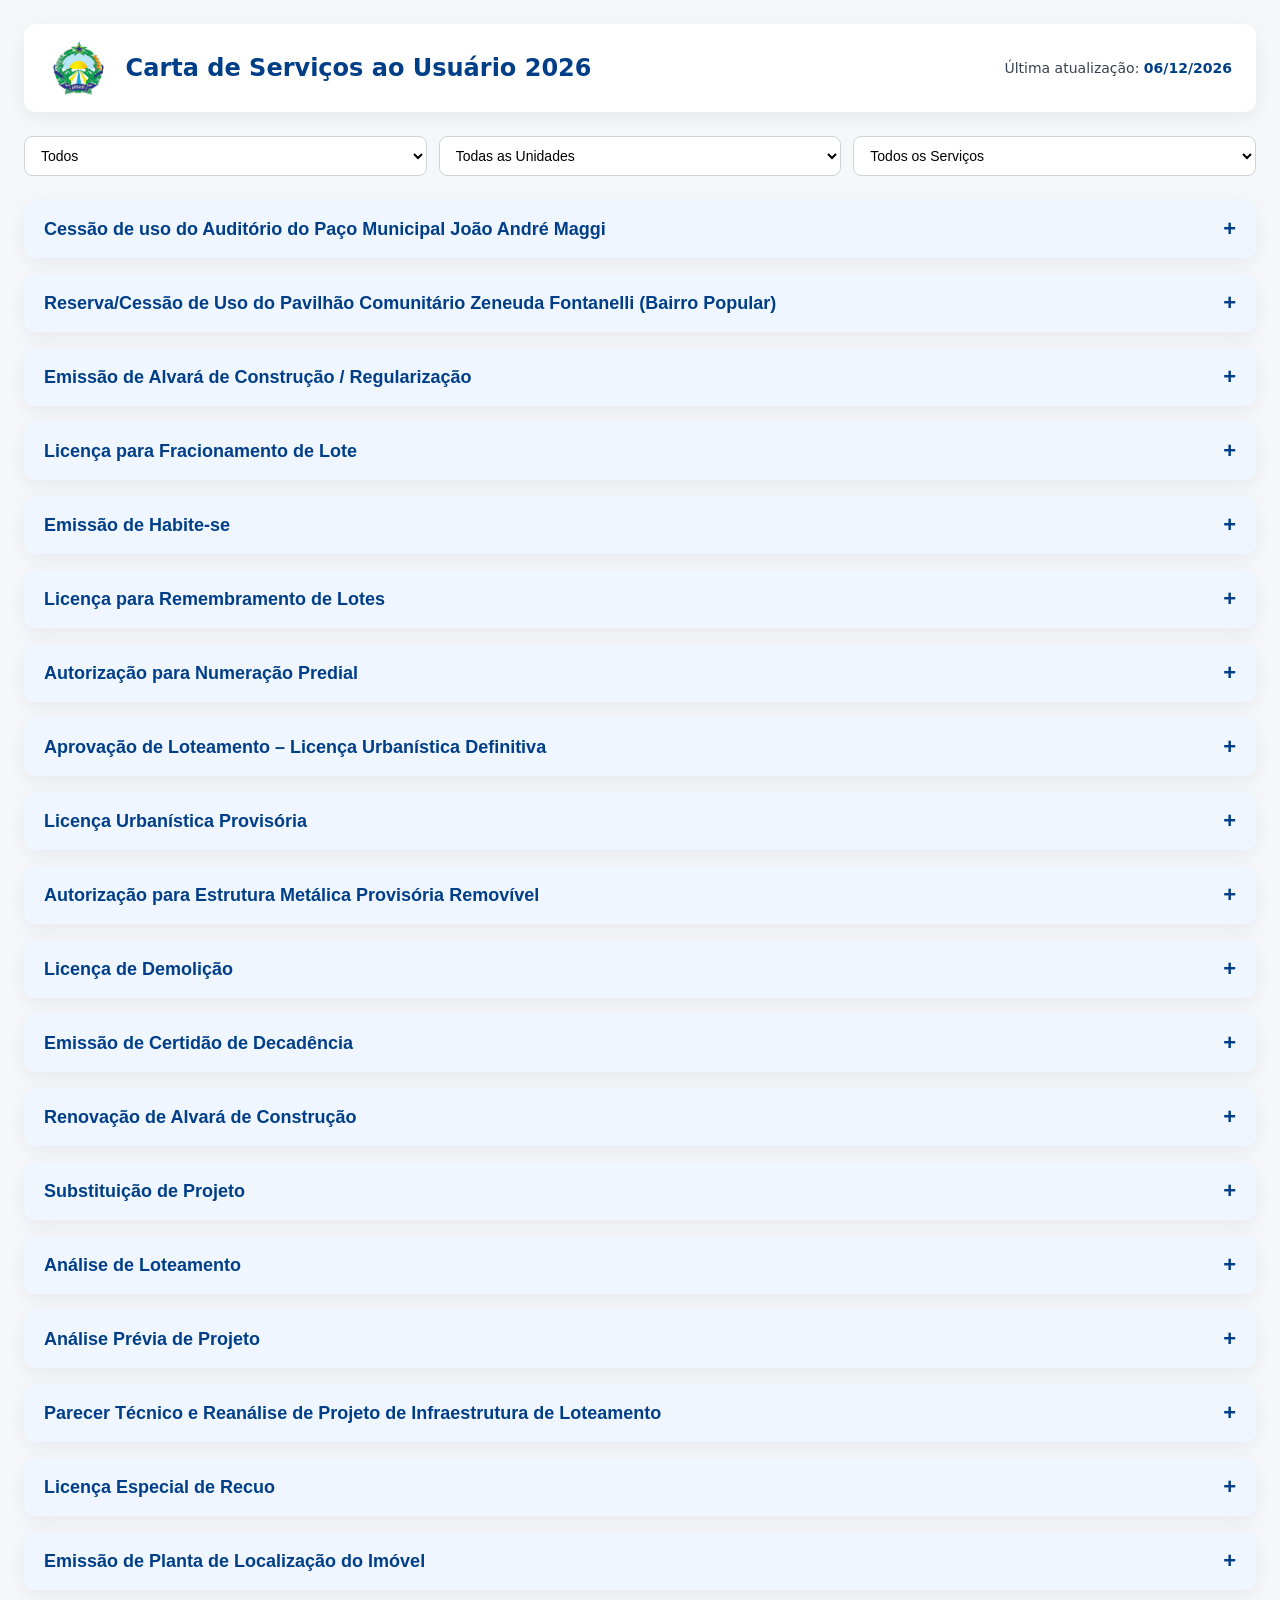
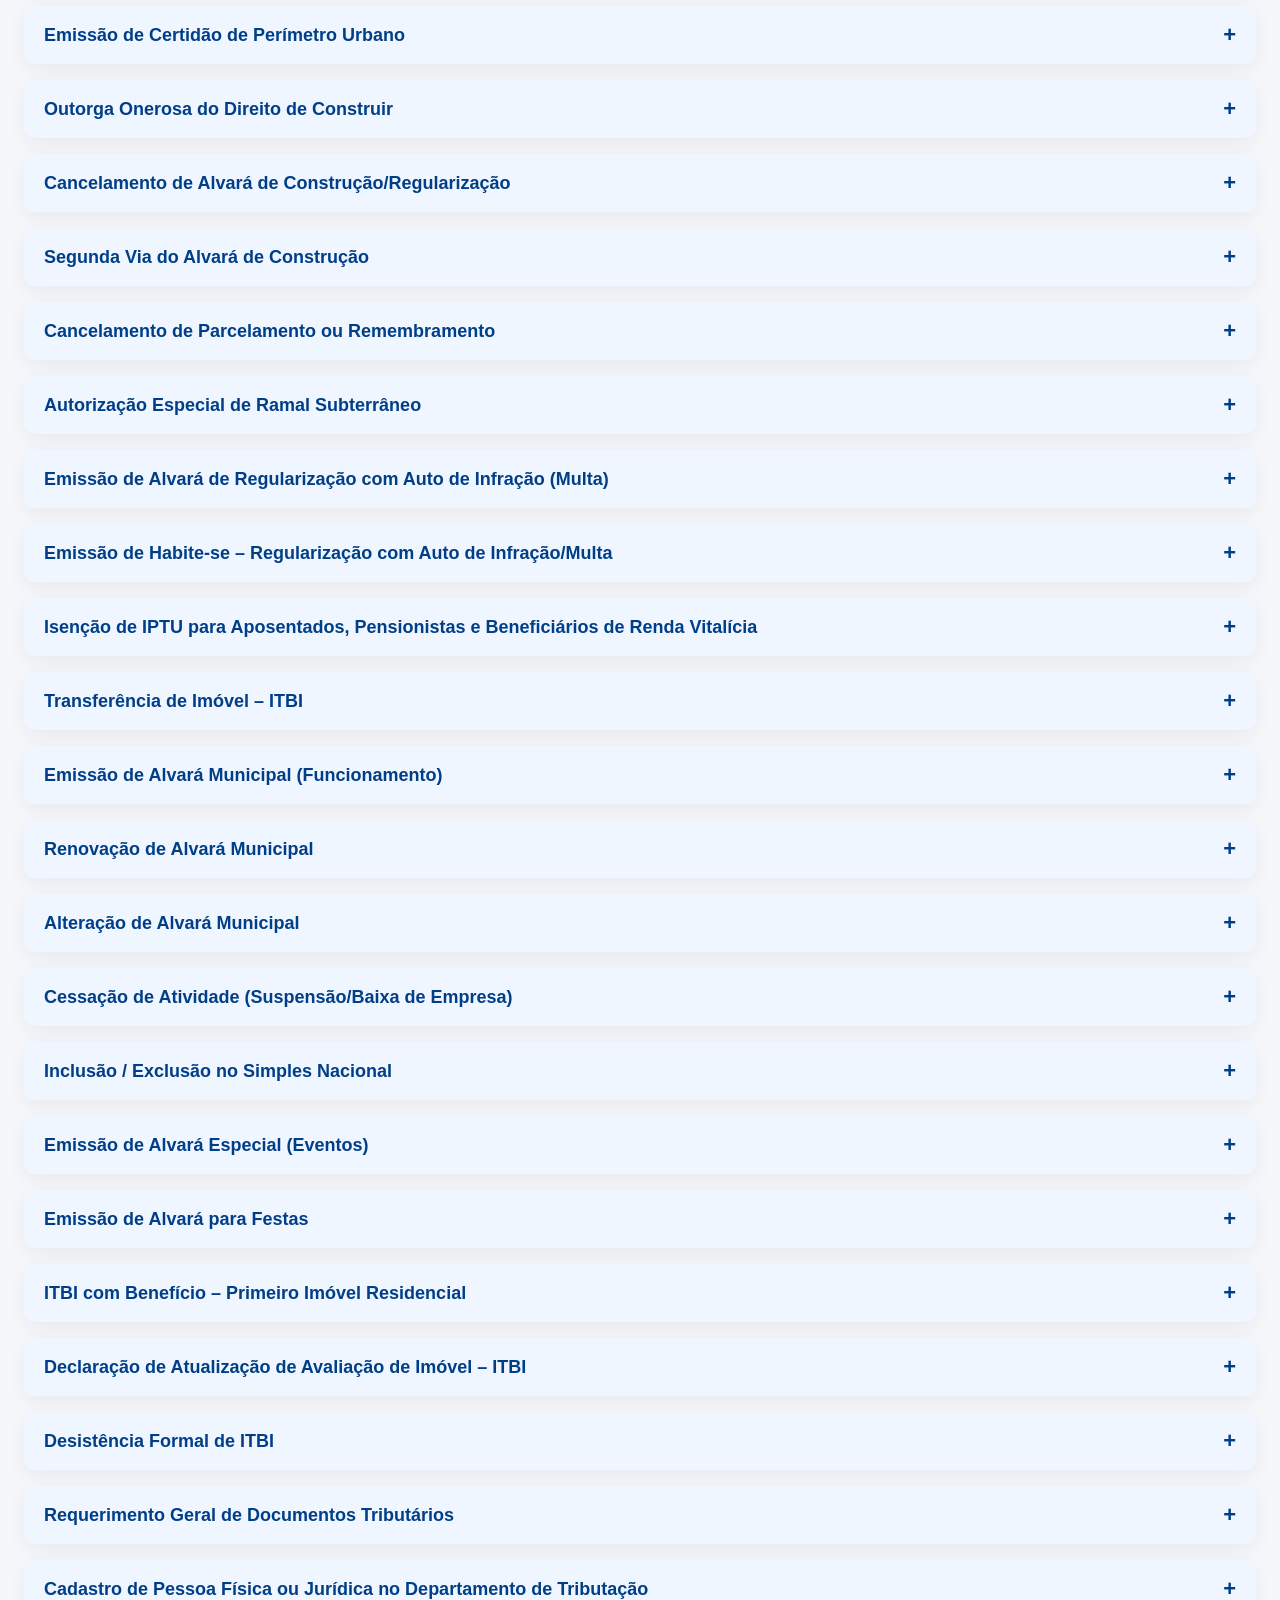
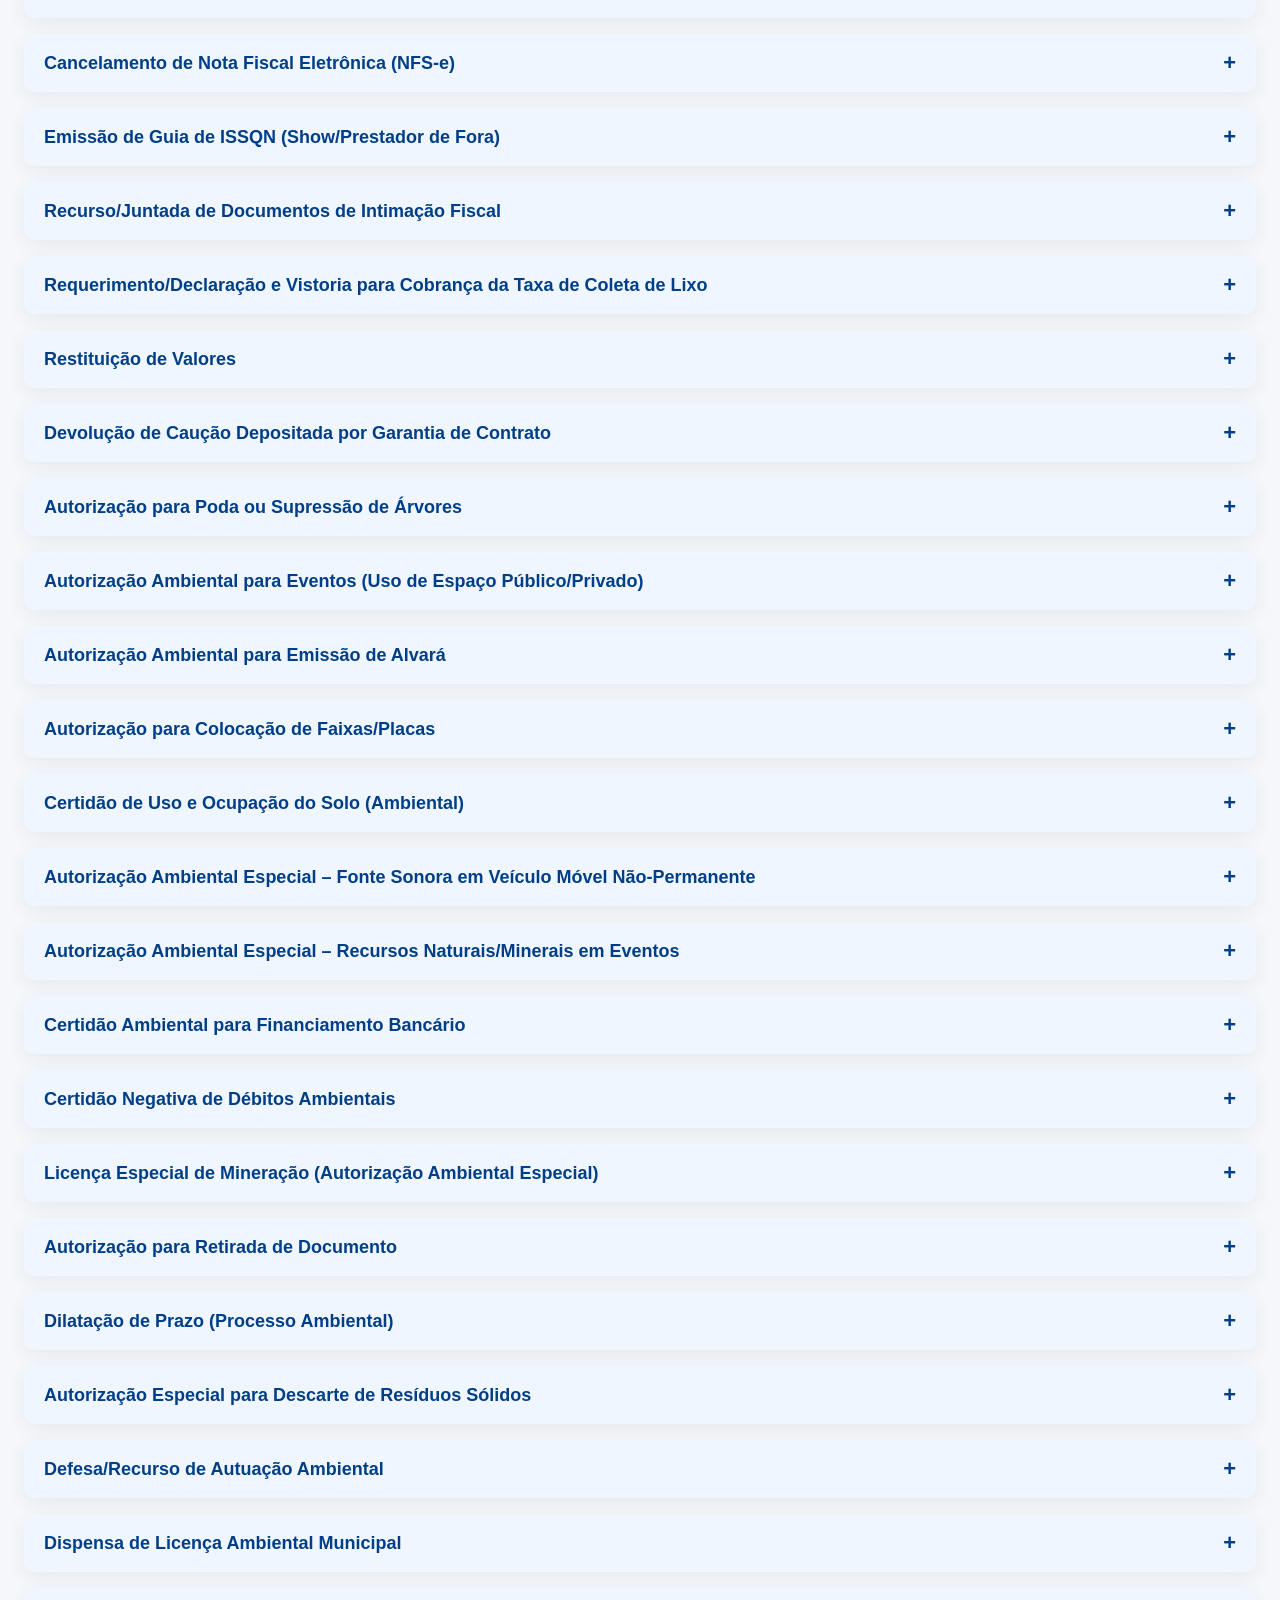
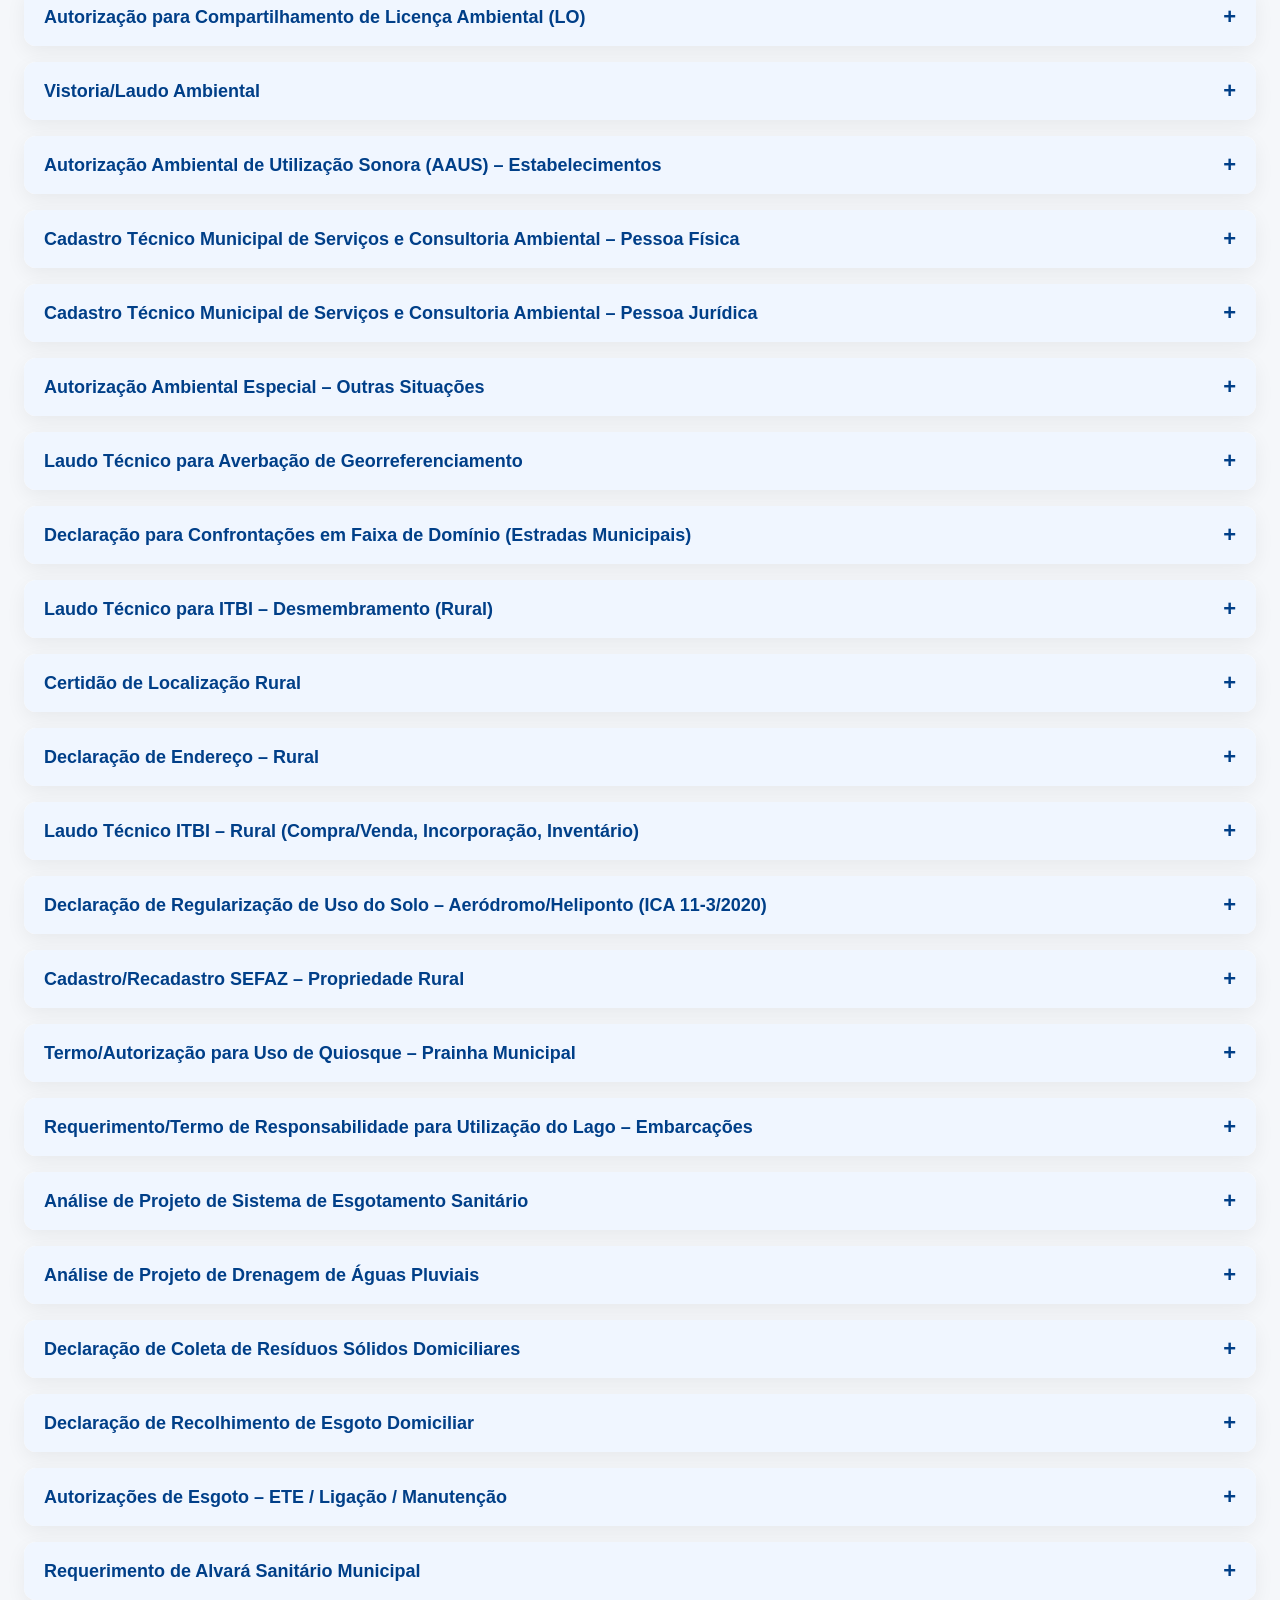
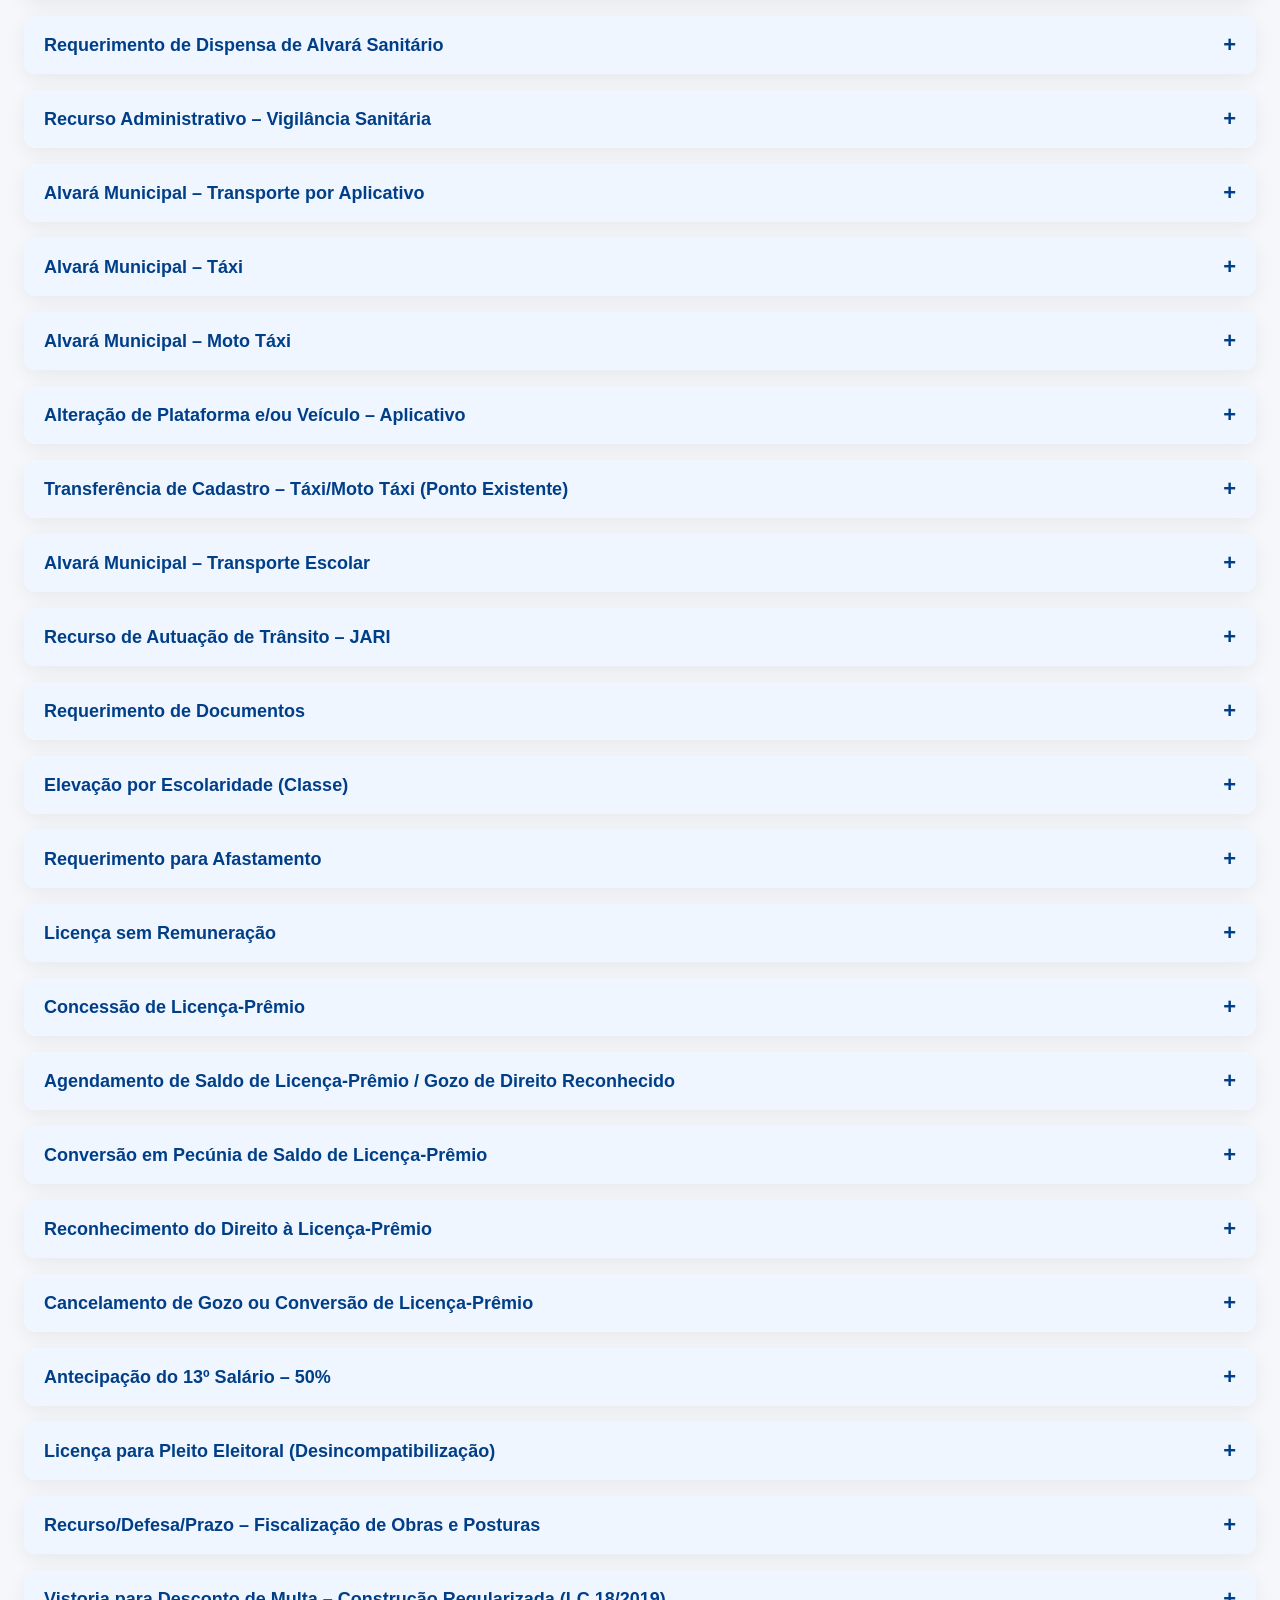
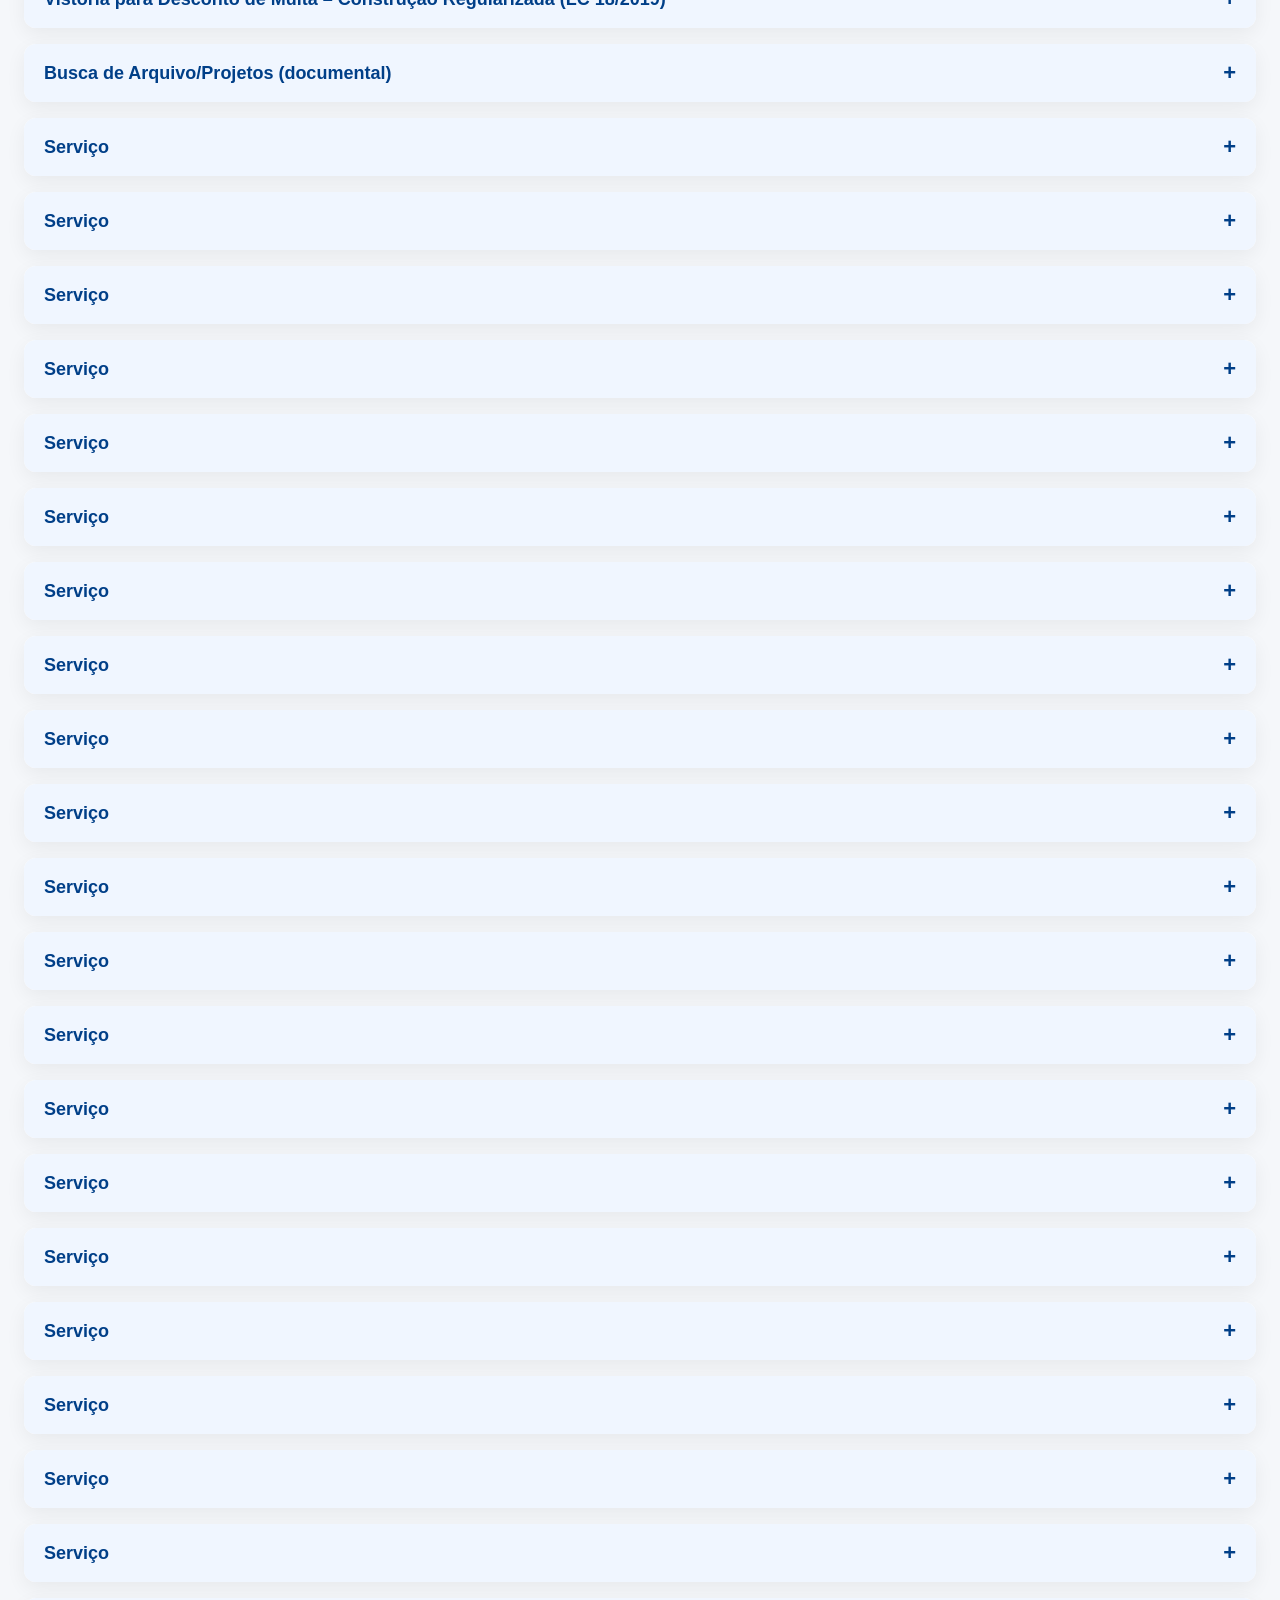
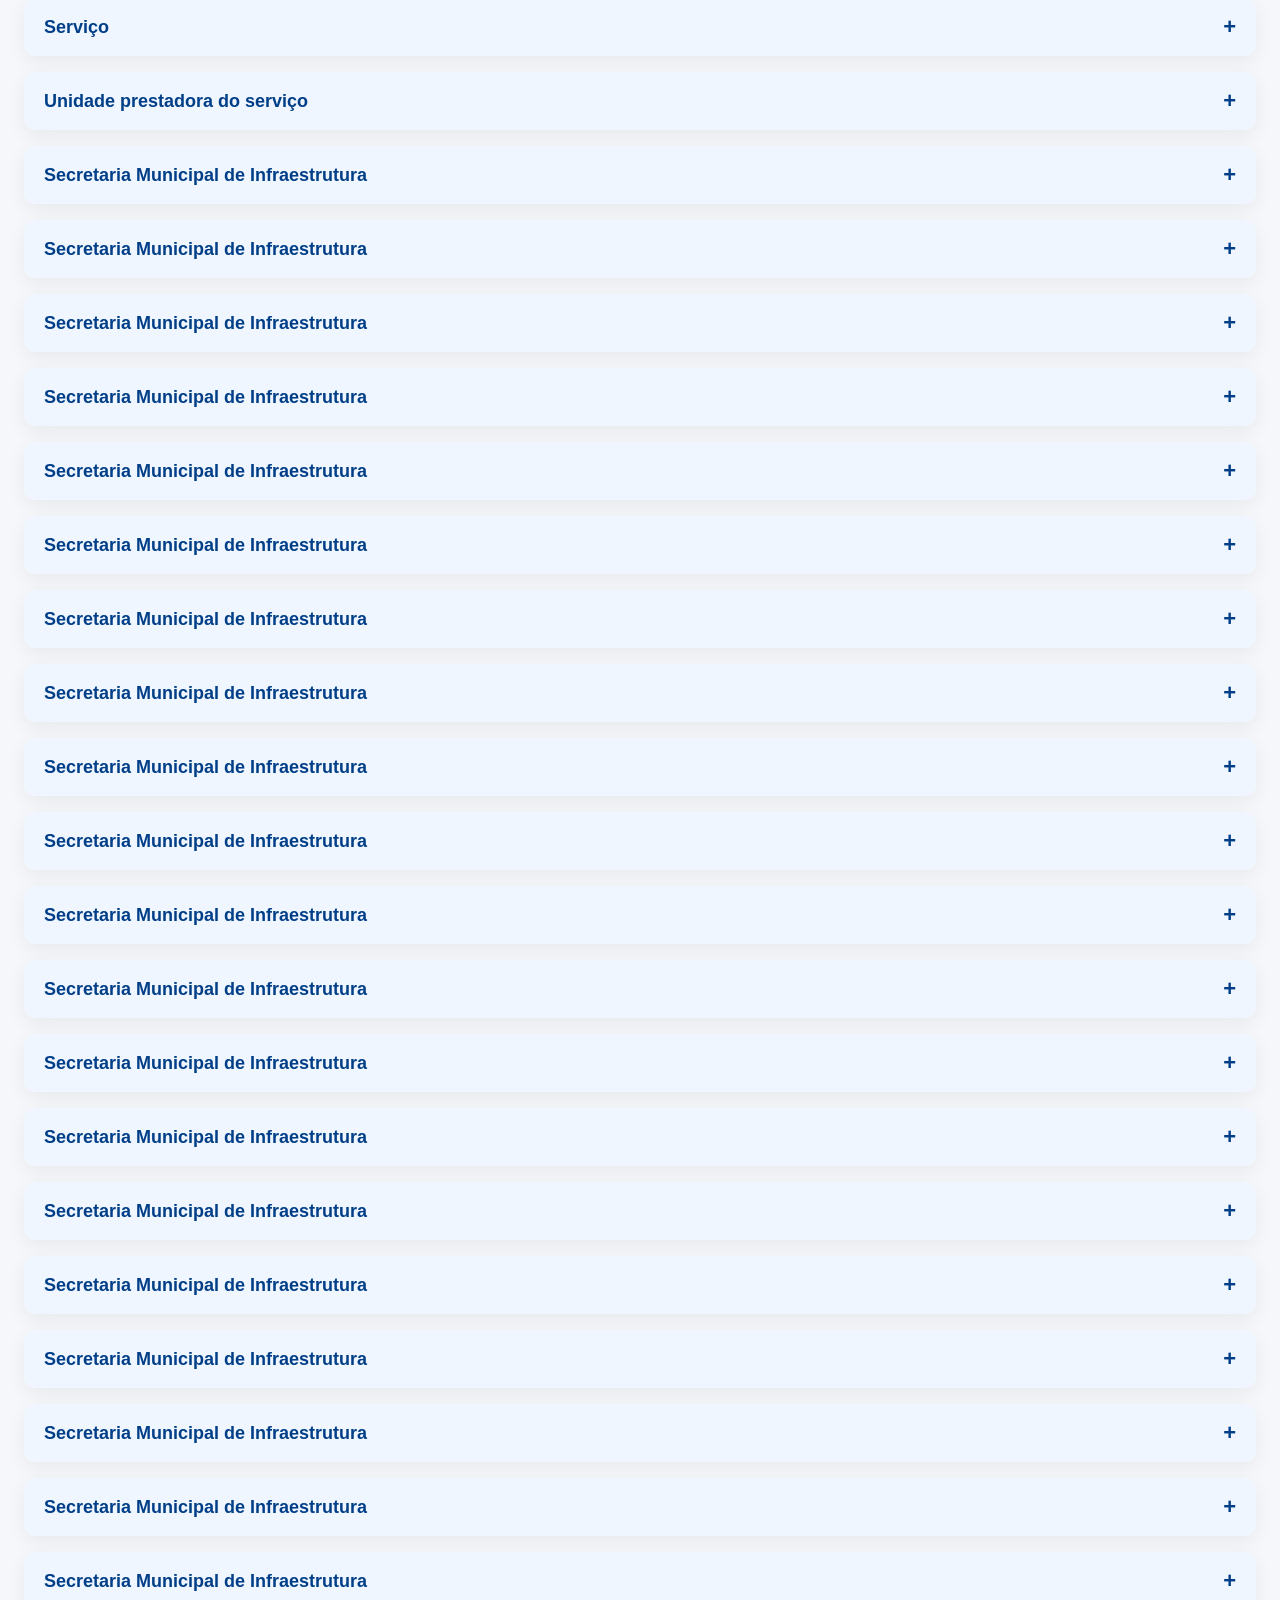
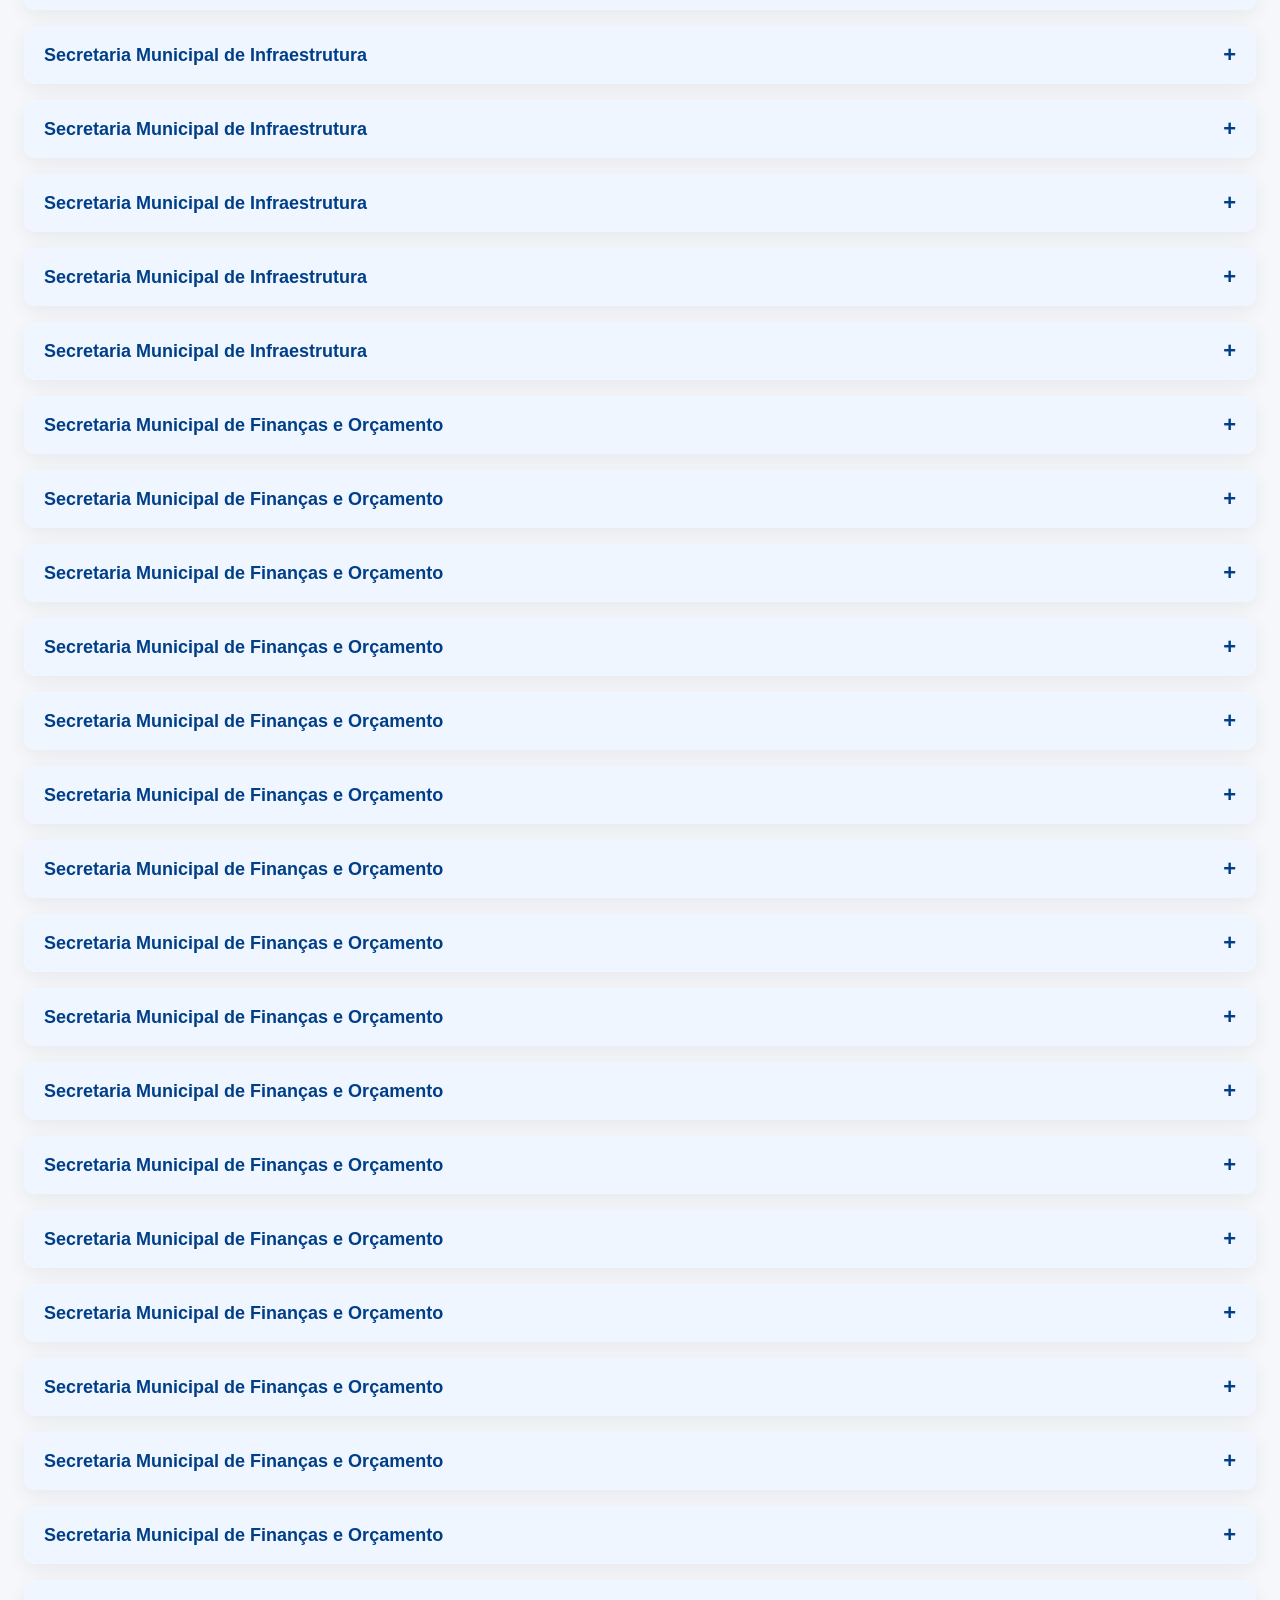
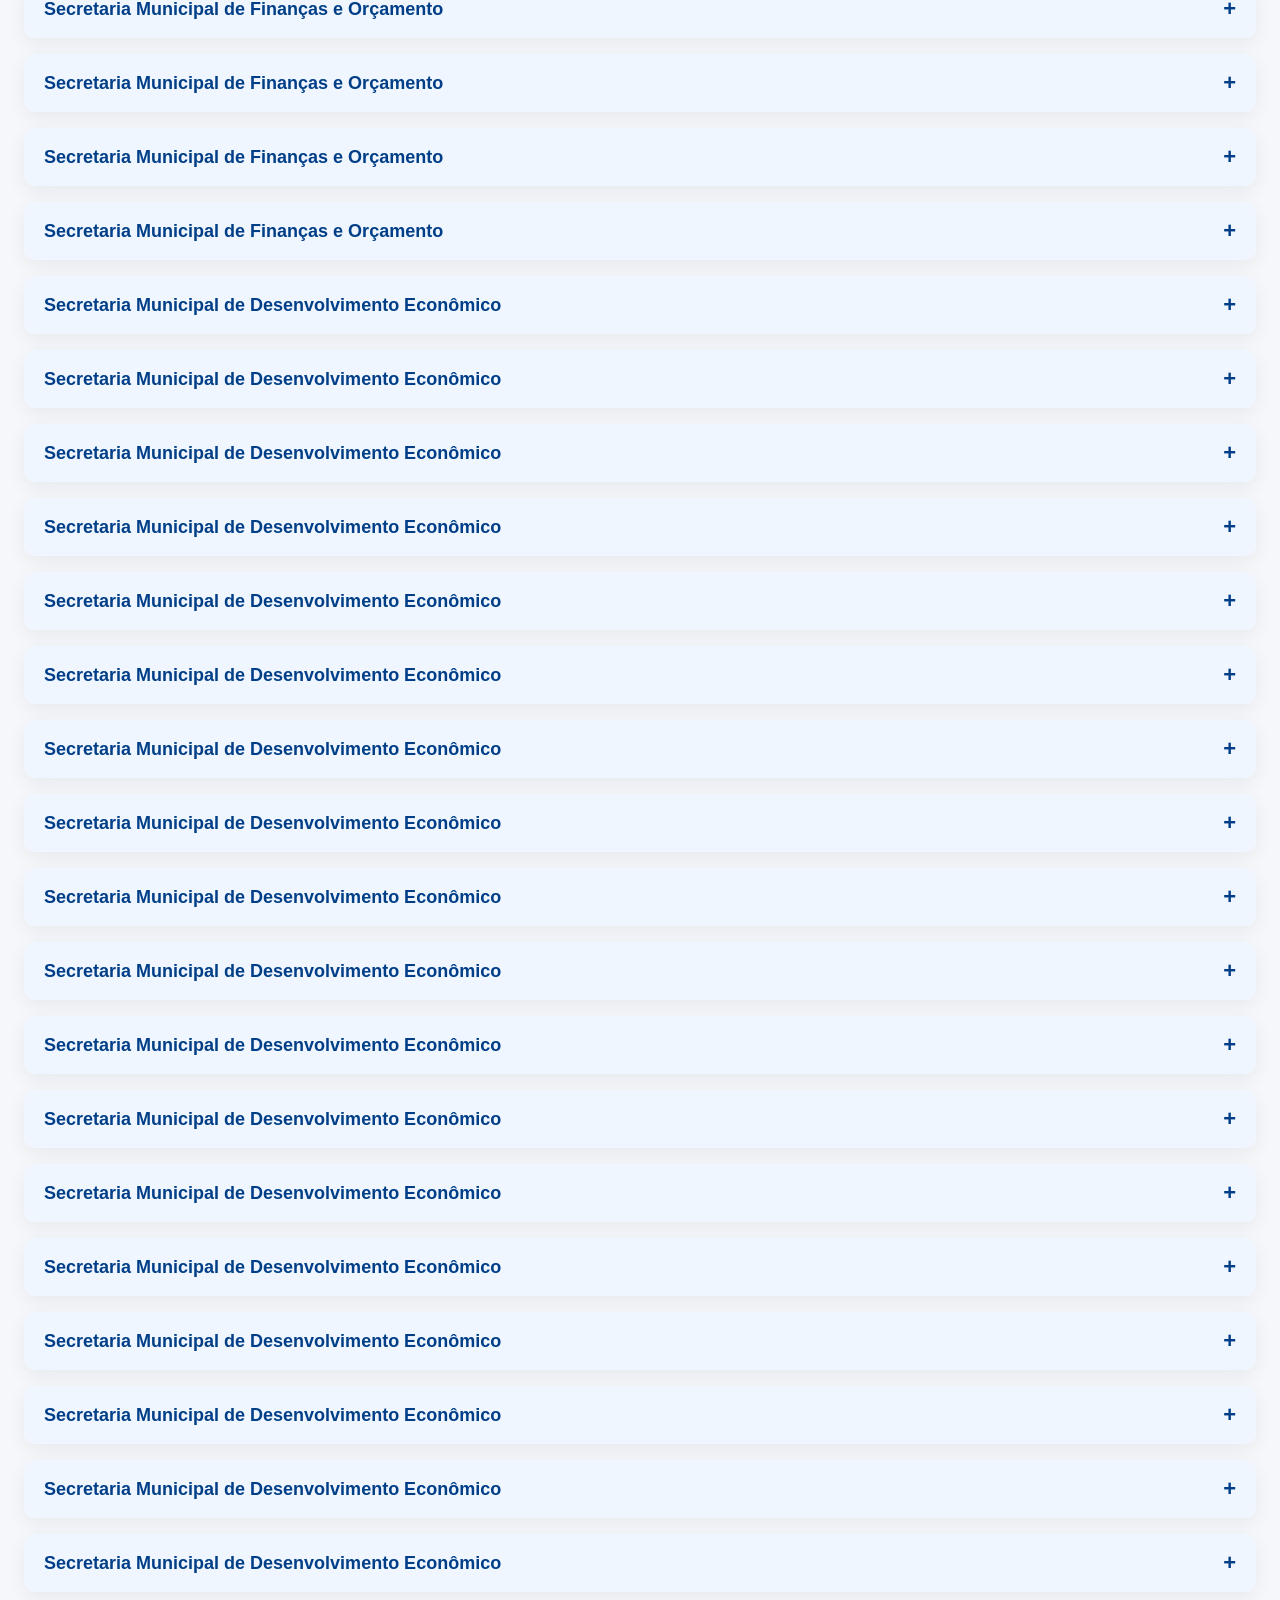
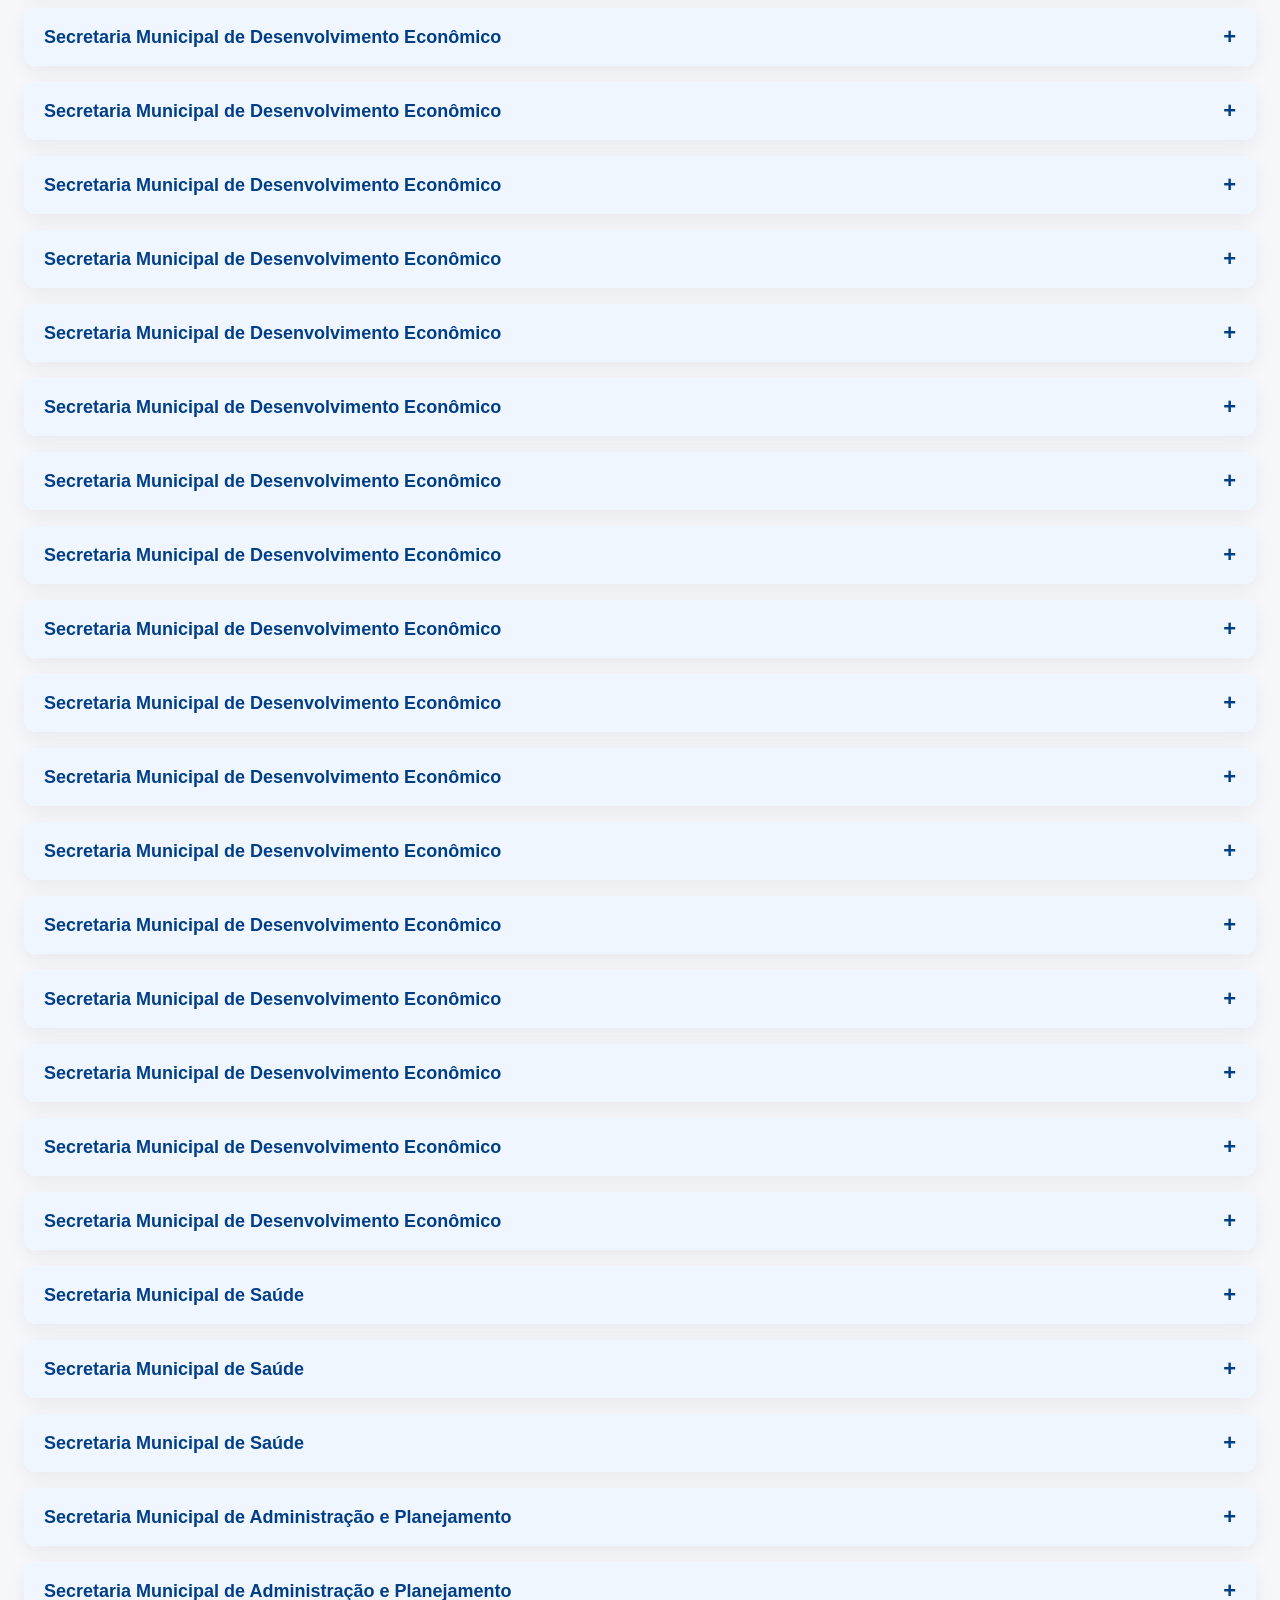
==== index.html @ 6cb35c67 "Publicação inicial da Carta de Serviços" ====
<!DOCTYPE html>
<html lang="pt-br">
<head>
  <meta charset="UTF-8">
  <title>Carta de Serviços</title>
  <link rel="stylesheet" href="style.css">

<body>

<header class="header">
  <div class="header-esquerda">
    <img class="logo-prefeitura"
      src="17_brasao.png"
      alt="Logo da Prefeitura">

   <h1>Carta  de Serviços ao Usuário 2026</h1>
  </div>

  <div class="header-direita">
    <span class="atualizacao">
      Última atualização:
      <strong id="dataAtualizacao">19/03/2026</strong>
    </span>
  </div>
</header>

  <div class="filtros">
    
    <select id="filtroSecretaria">
      <option value="">Todas as Secretarias</option>
    </select>

    <select id="filtroUnidade">
      <option value="">Todas as Unidades</option>
    </select>

    <select id="filtroServico">
      <option value="">Todos os Serviços</option>
    </select>
  </div>


  <div id="listaServicos"></div>

  <script src="app.js"></script>

</body>

</html>
---- style.css ----
body {
  font-family: "Inter", system-ui, sans-serif;
  background: #f5f7fa;
  margin: 0;
  padding: 24px;
  color: #1f2937;
}

h1 {
  margin-bottom: 16px;
}

/* =========================
   FILTROS
========================= */
.filtros {
  display: grid;
  grid-template-columns: repeat(auto-fit, minmax(240px, 1fr));
  gap: 12px;
  margin-bottom: 24px;
}

select {
  padding: 10px 12px;
  border-radius: 8px;
  border: 1px solid #d1d5db;
  font-size: 14px;
  background: #fff;
}

/* =========================
   CARDS DE SERVIÇO
========================= */
.servico-card {
  background: #ffffff;
  border-radius: 12px;
  padding: 20px;
  margin-bottom: 20px;
  box-shadow: 0 8px 24px rgba(0,0,0,0.06);
  transition: transform 0.2s ease;
}

.servico-card:hover {
  transform: translateY(-2px);
}

/* =========================
   NOME DO SERVIÇO
========================= */
.nome-servico {
  color: #0f4c81;
  font-size: 22px;
  margin-bottom: 16px;
  border-left: 4px solid #0f4c81;
  padding-left: 12px;
}

/* =========================
   CAMPOS DO SERVIÇO
========================= */
.campo-servico {
  display: grid;
  grid-template-columns: 320px 1fr;
  gap: 12px;
  margin: 8px 0;
  align-items: start;
}

/* TÍTULO / CABEÇALHO DA COLUNA */
.campo-titulo {
  font-size: 15px;                 /* maior que antes */
  font-weight: 600;
  color: #071a30;                  /* azul forte */
  line-height: 1.3;
}

/* VALOR DO CAMPO */
.campo-valor {
  font-size: 14px;
  color: #1f2937;
}

/* =========================
   DESTAQUE PARA GRATUIDADE
========================= */
.gratuidade .campo-valor {
  font-weight: 700;
  color: #0a7d32;                  /* verde institucional */
}

.gratuidade .campo-titulo {
  color: #003f88;
}

/* =========================
   HEADER INSTITUCIONAL
========================= */
.header {
  display: flex;
  justify-content: space-between;
  align-items: center;
  background: #ffffff;
  padding: 16px 24px;
  margin-bottom: 24px;
  border-radius: 12px;
  box-shadow: 0 6px 20px rgba(0, 0, 0, 0.06);
}

/* LADO ESQUERDO */
.header-esquerda {
  display: flex;
  align-items: center;
  gap: 16px;
}

.logo-prefeitura {
  height: 56px;
  width: auto;
}

/* TÍTULO */
.header-esquerda h1 {
  font-size: 24px;
  font-weight: 700;
  color: #003f88; /* azul institucional forte */
  margin: 0;
}

/* LADO DIREITO */
.header-direita {
  font-size: 14px;
  color: #374151;
}

.atualizacao strong {
  color: #003f88;
}

/* =========================
   ACCORDION
========================= */
.accordion-item {
  background: #ffffff;
  border-radius: 12px;
  margin-bottom: 16px;
  box-shadow: 0 6px 20px rgba(0, 0, 0, 0.06);
  overflow: hidden;
}

/* CABEÇALHO */
.accordion-header {
  width: 100%;
  background: #f0f6ff;
  border: none;
  padding: 16px 20px;
  display: flex;
  justify-content: space-between;
  align-items: center;
  cursor: pointer;
}

.accordion-header:hover {
  background: #e6f0ff;
}

.accordion-titulo {
  font-size: 18px;
  font-weight: 700;
  color: #003f88;
  text-align: left;
}

.accordion-icone {
  font-size: 22px;
  font-weight: 700;
  color: #003f88;
}

/* CONTEÚDO */
.accordion-content {
  max-height: 0;
  overflow: hidden;
  transition: max-height 0.3s ease;
  padding: 0 20px;
}

/* CAMPOS (reaproveitando estrutura anterior) */
.campo-servico {
  display: grid;
  grid-template-columns: 320px 1fr;
  gap: 12px;
  margin: 10px 0;
}

.campo-titulo {
  font-size: 15px;
  font-weight: 600;
  color: #003f88;
}

.campo-valor {
  font-size: 14px;
  color: #1f2937;
}

/* GRATUIDADE */
.gratuidade .campo-valor {
  font-weight: 700;
  color: #0a7d32;
}
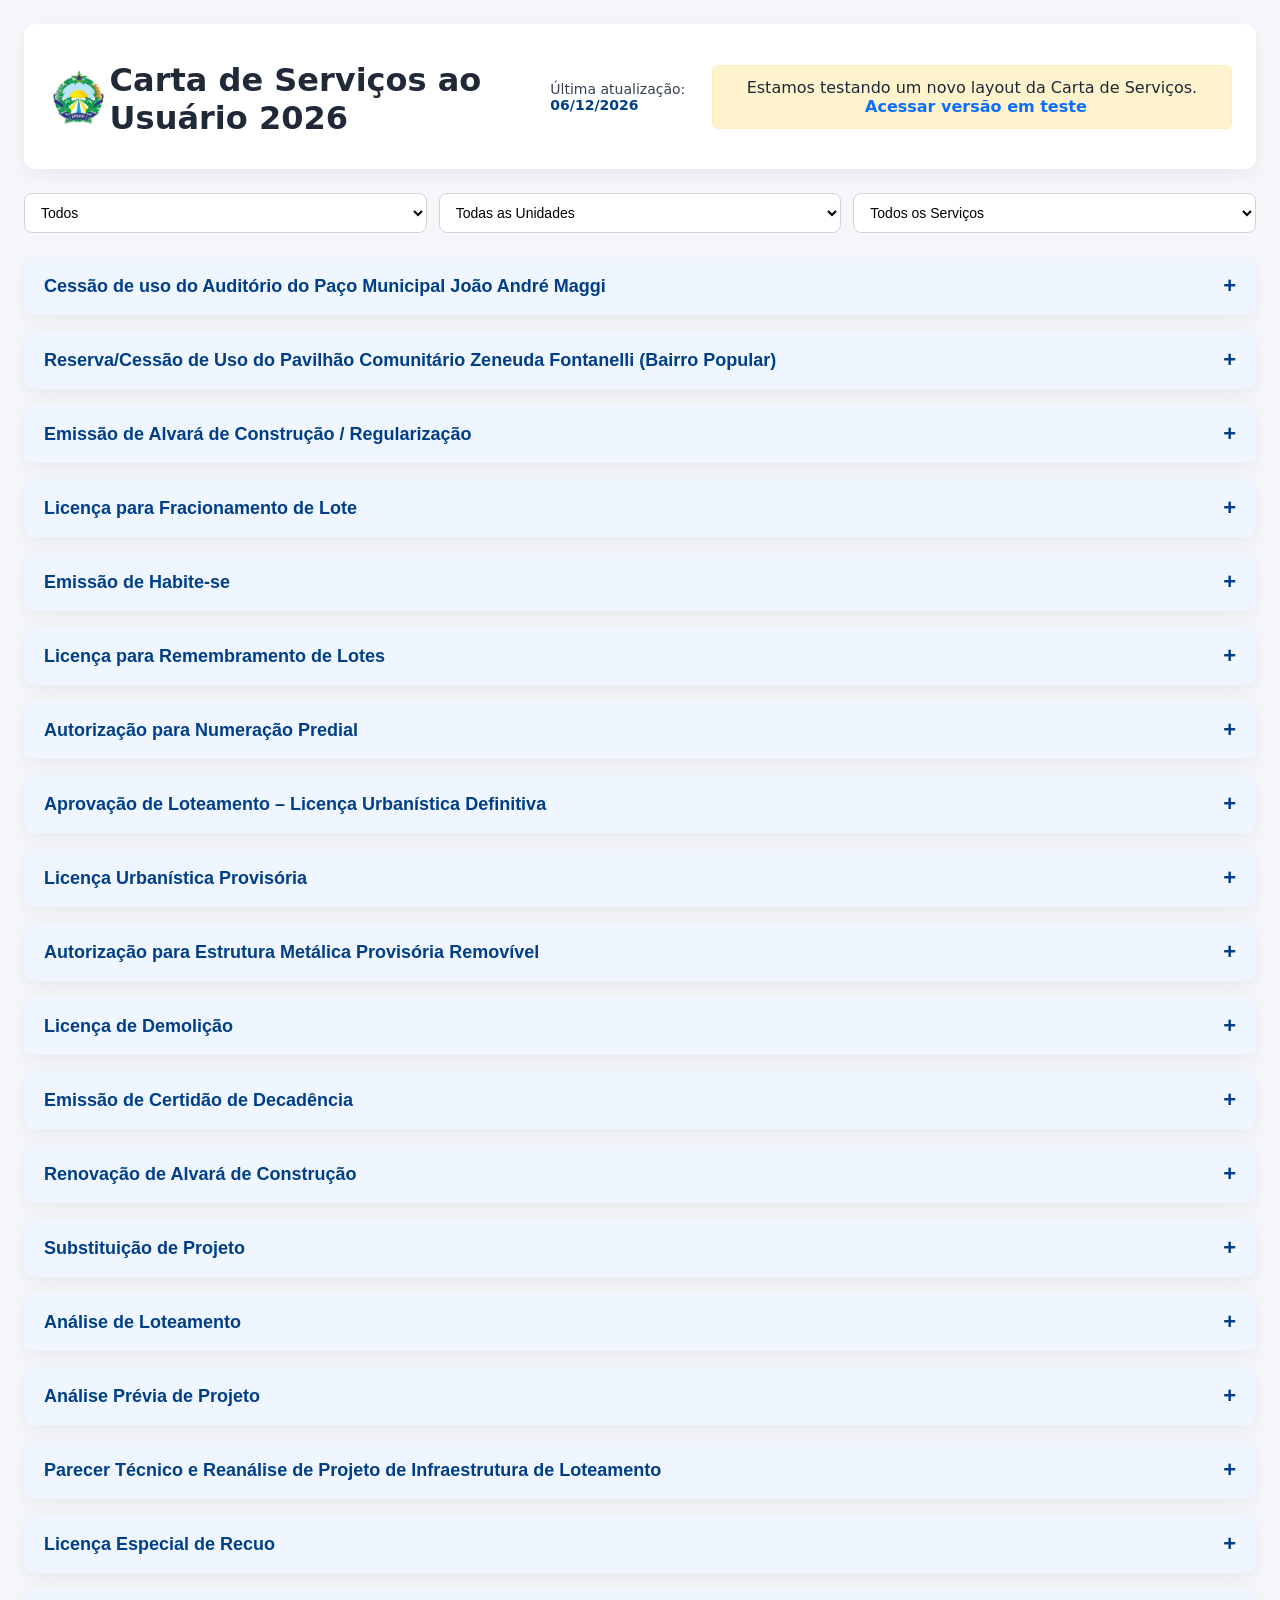
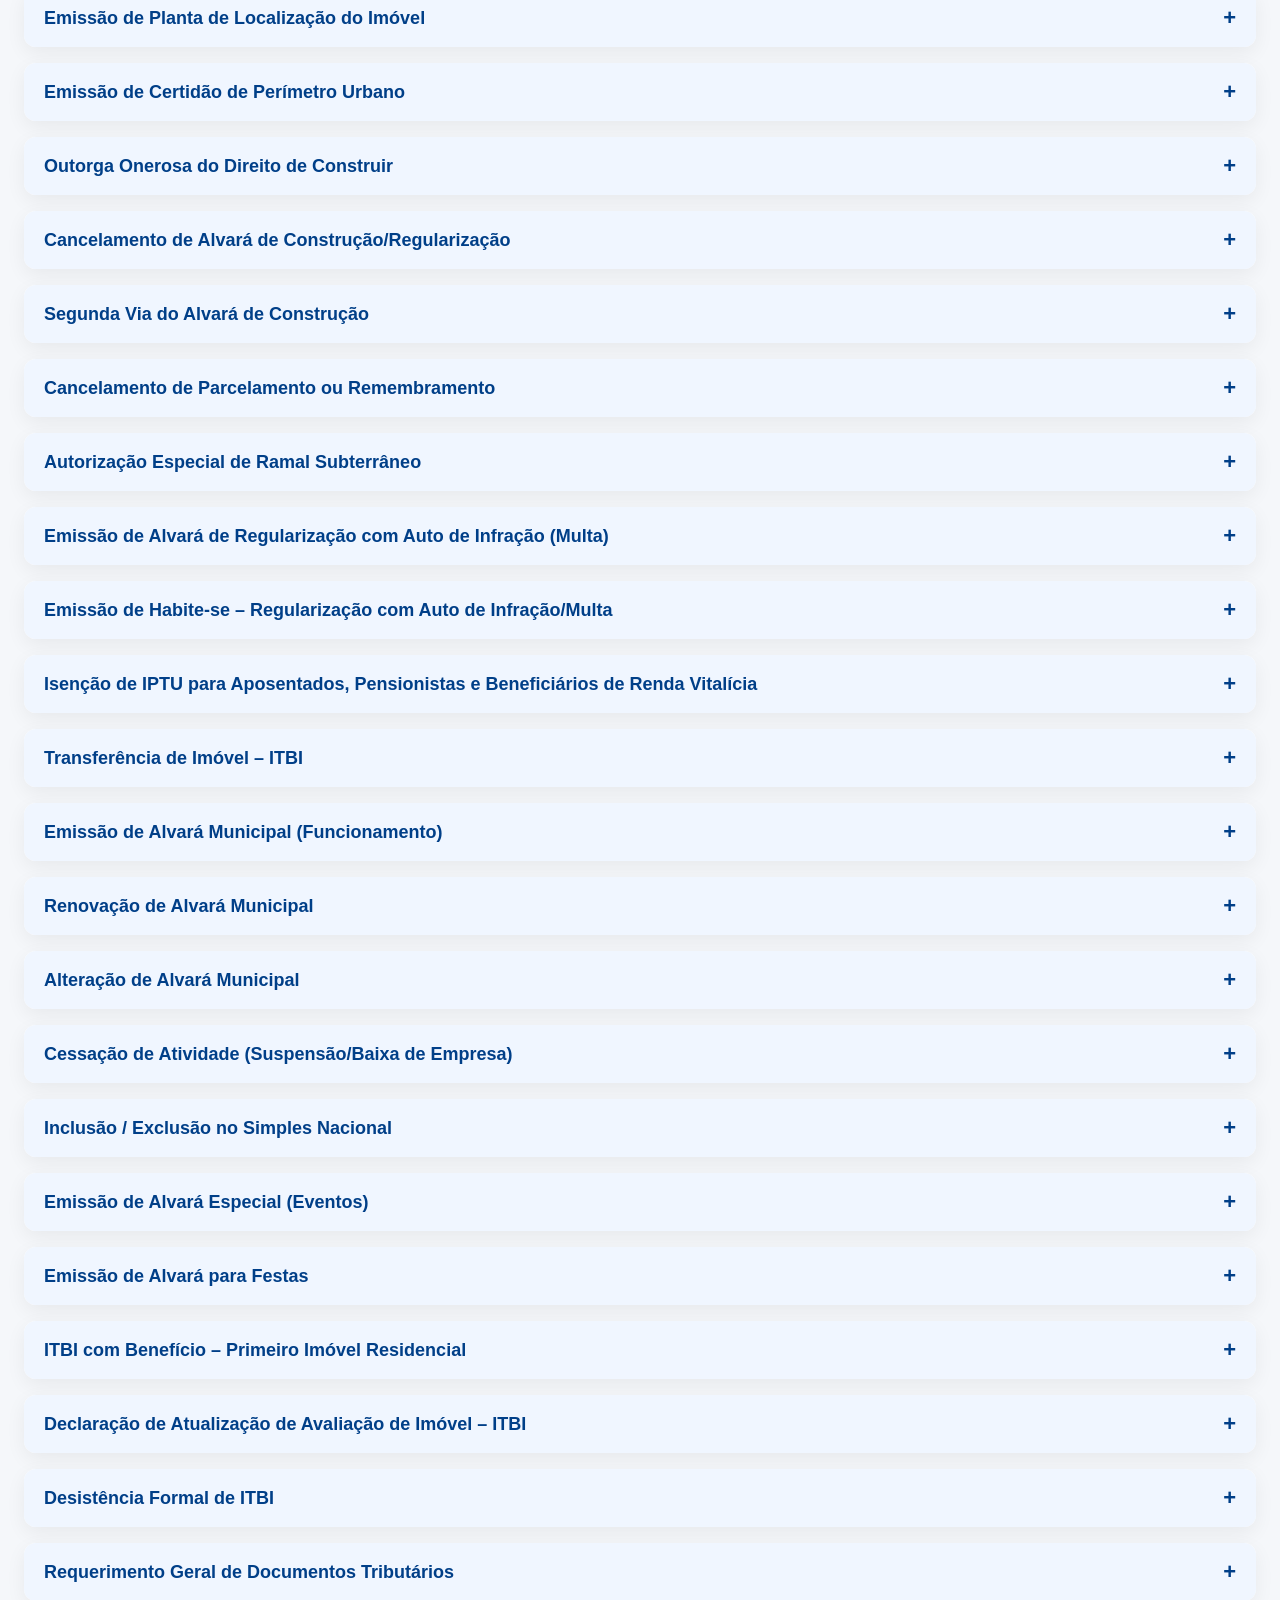
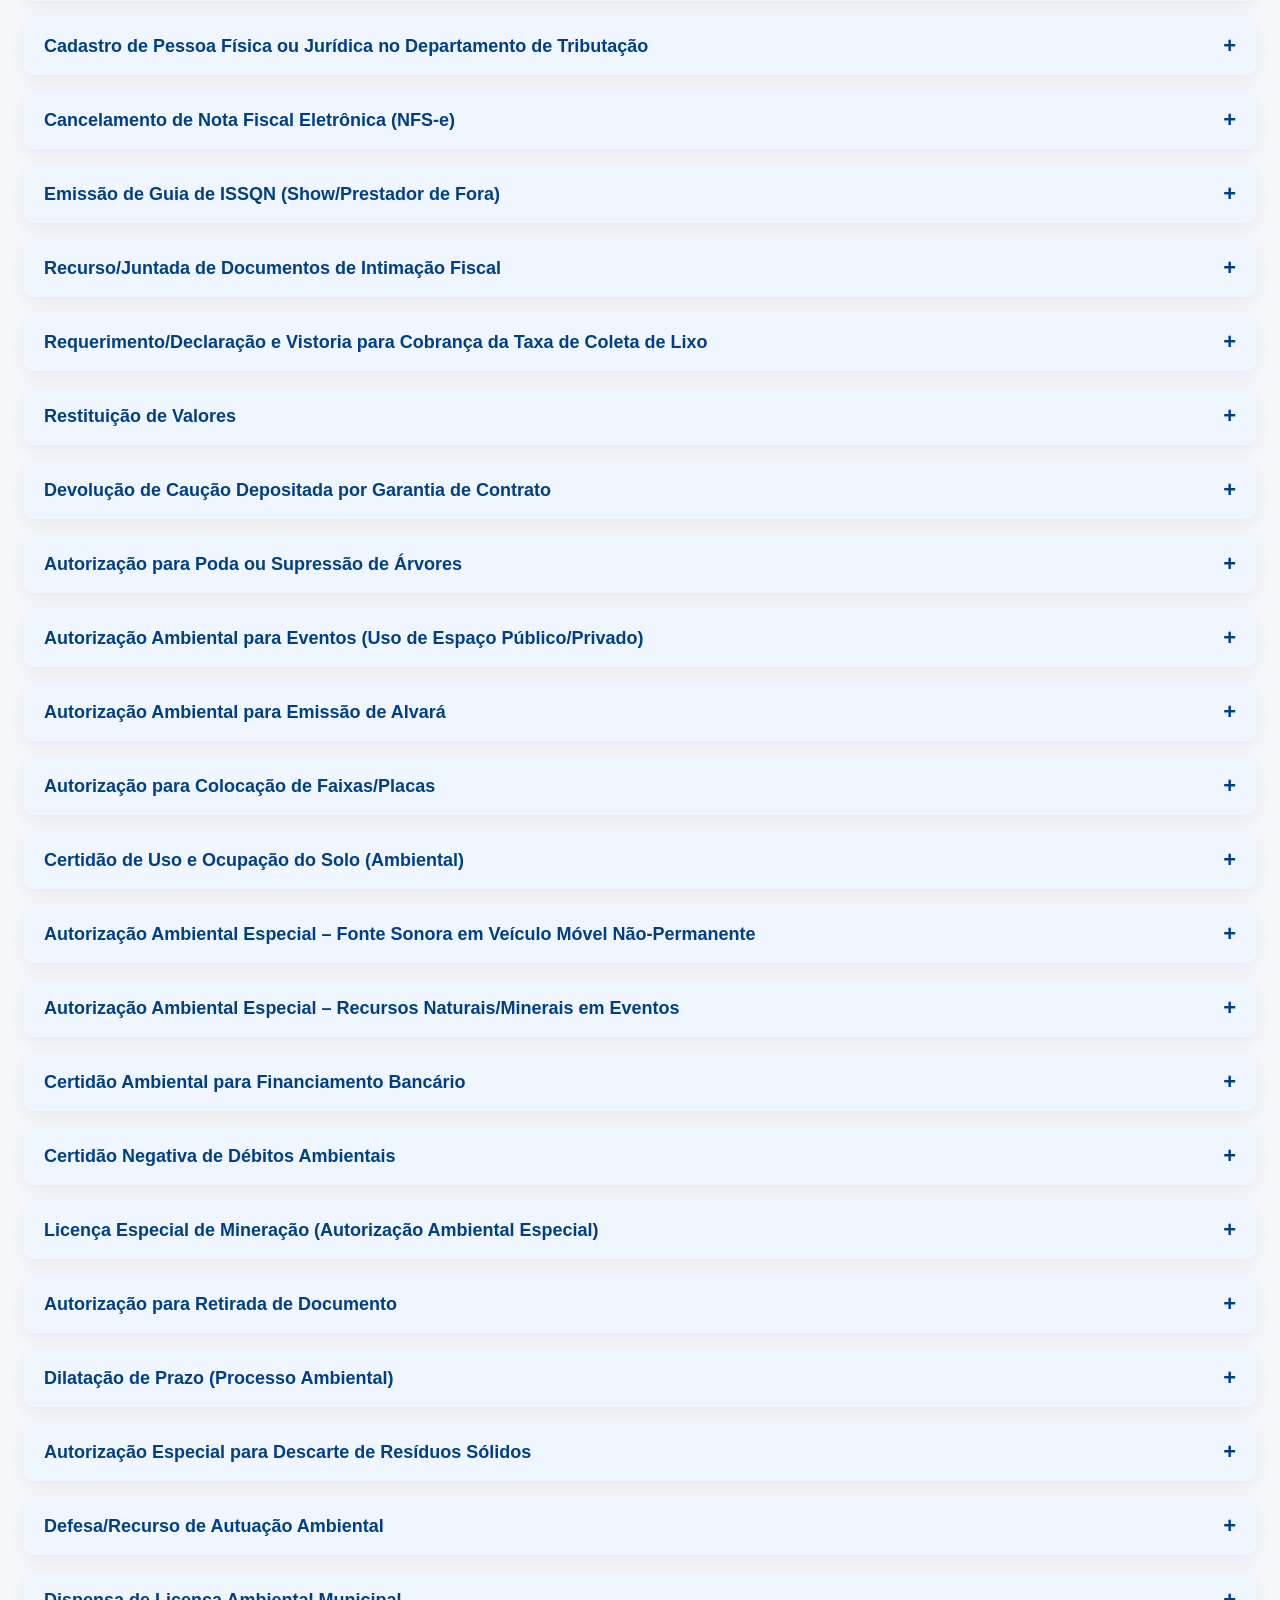
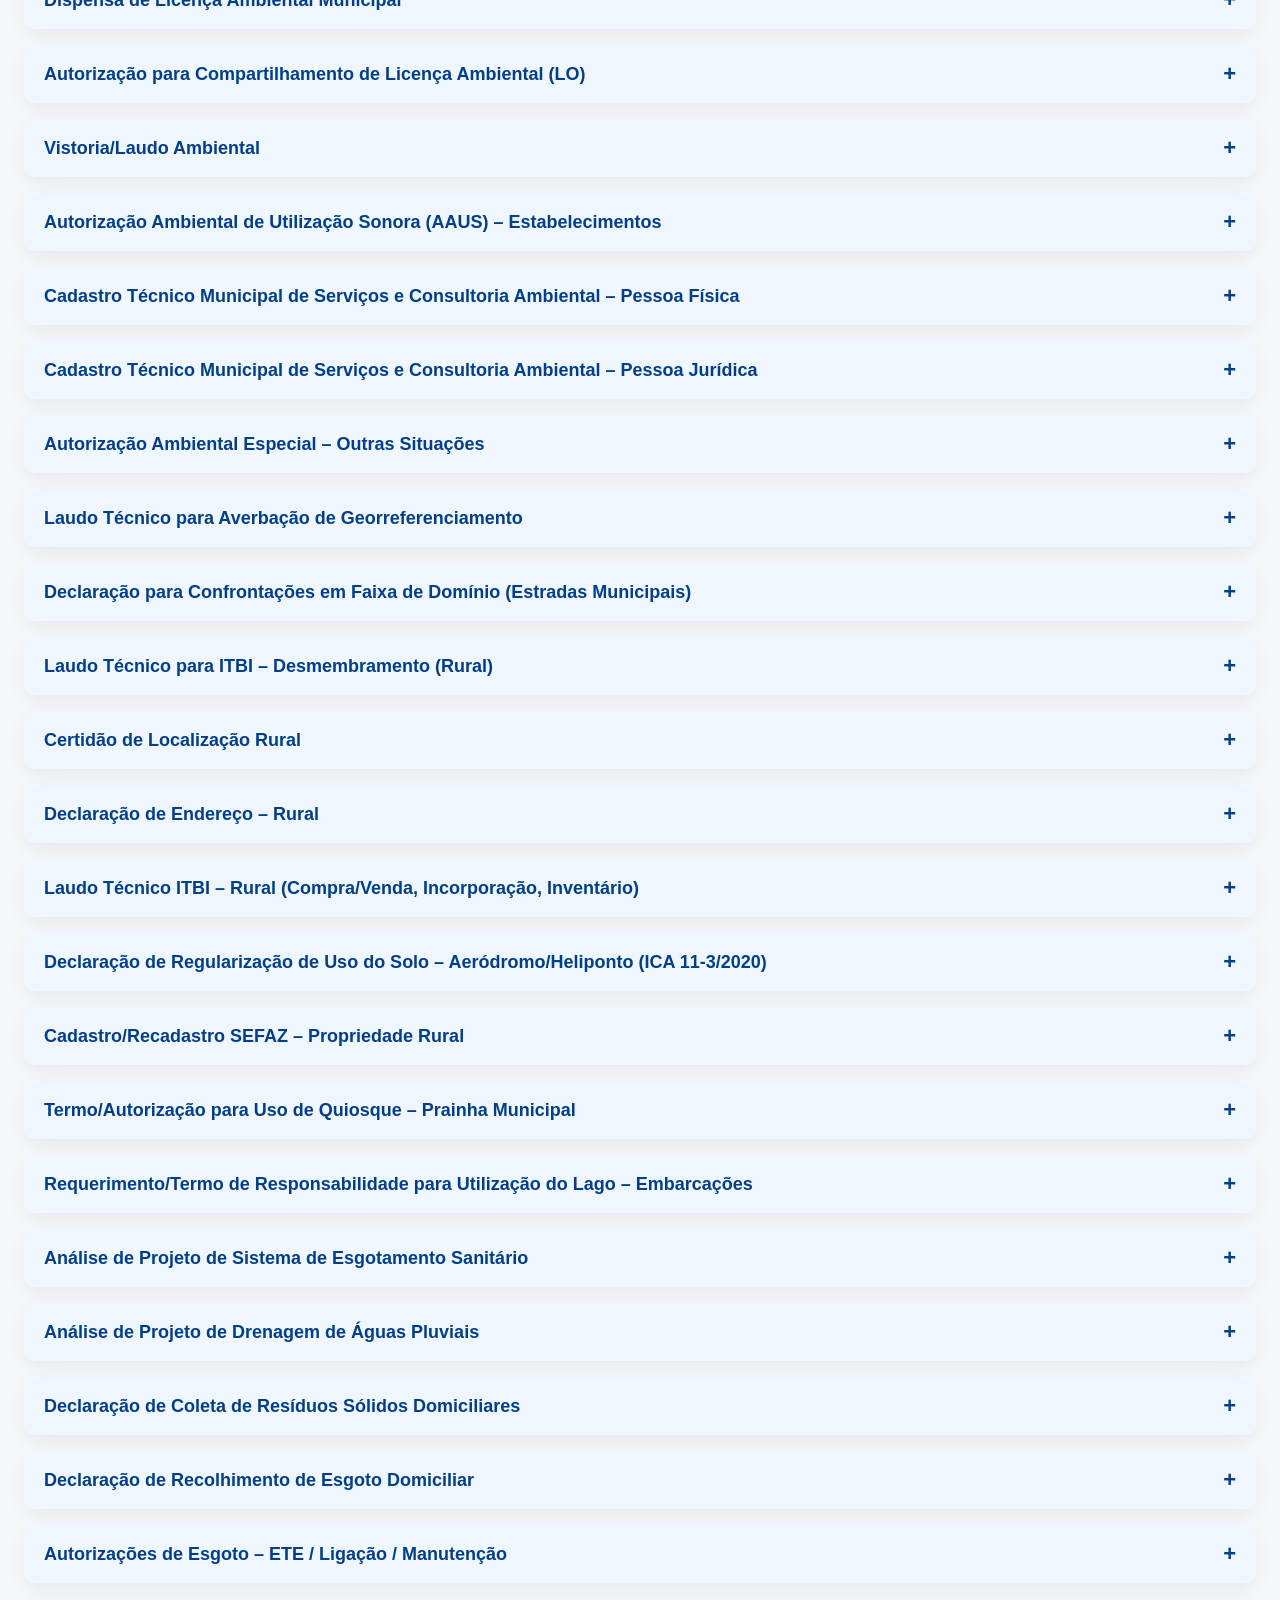
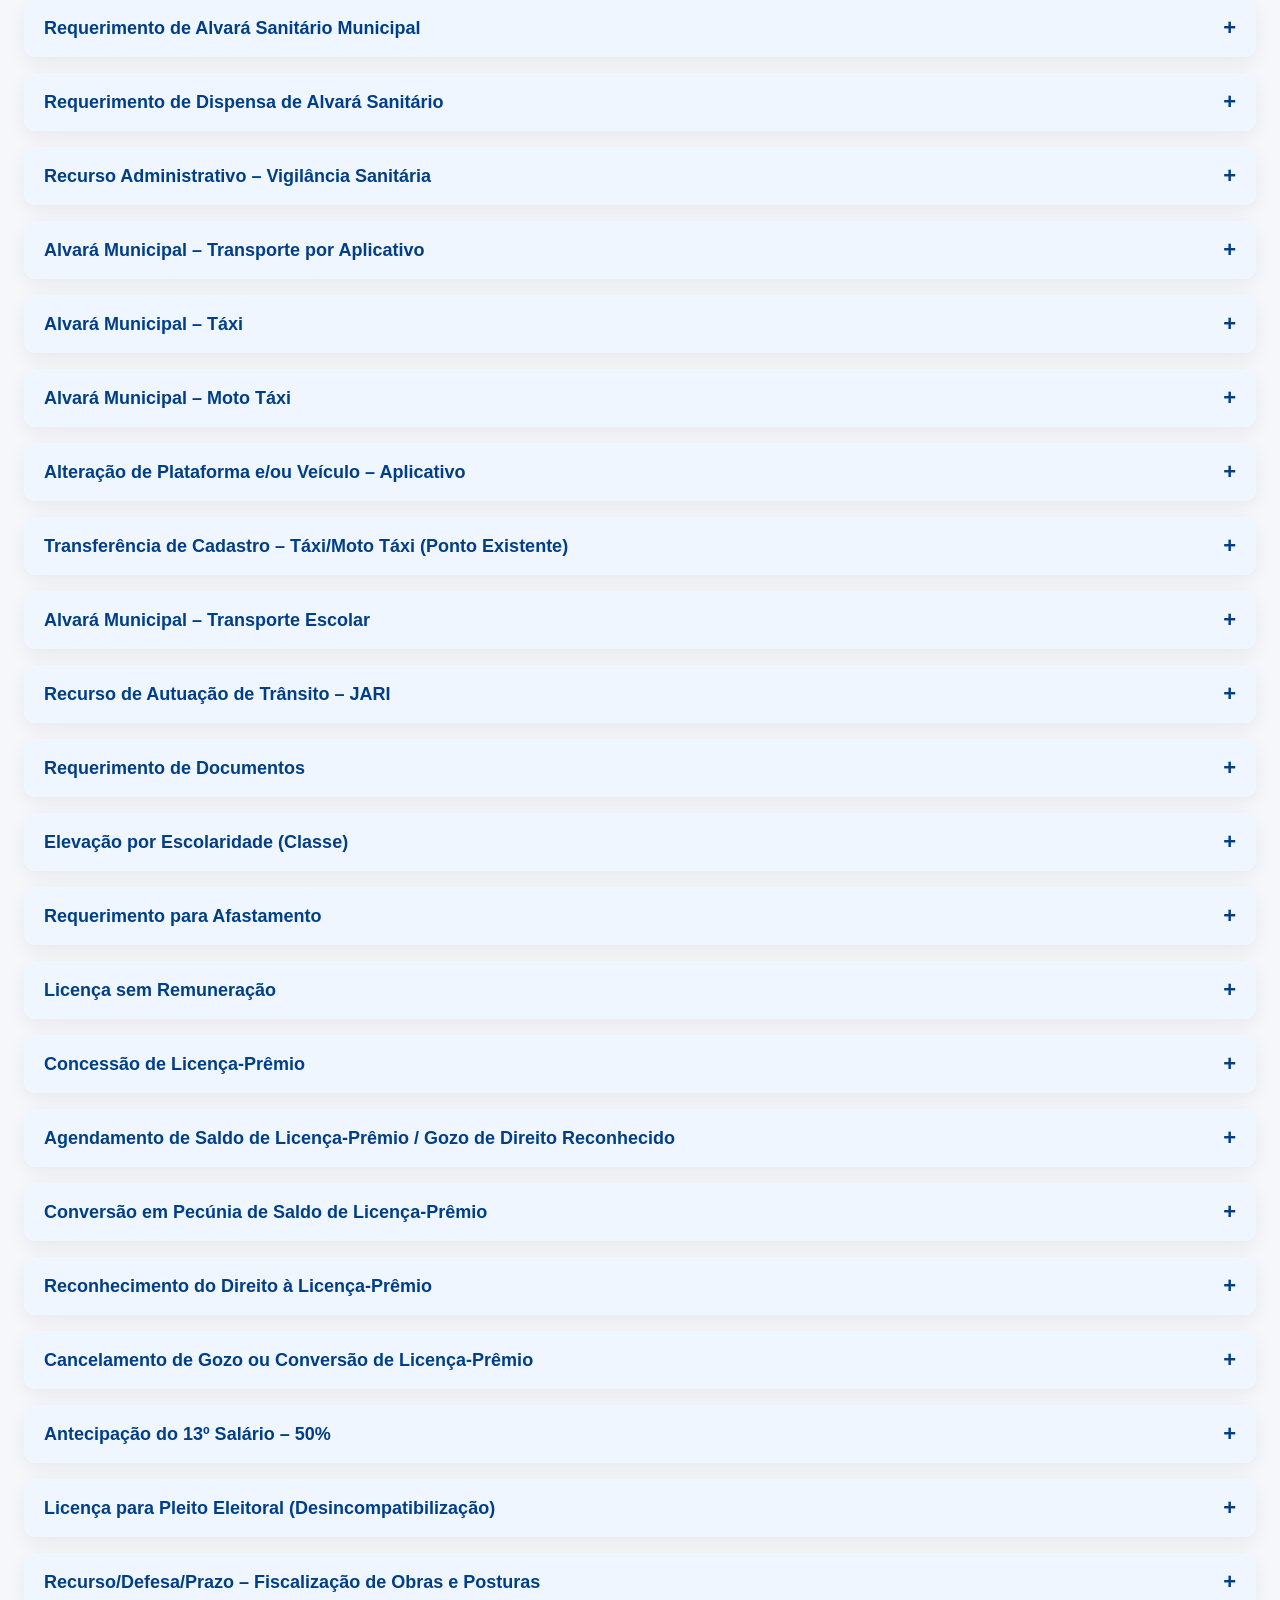
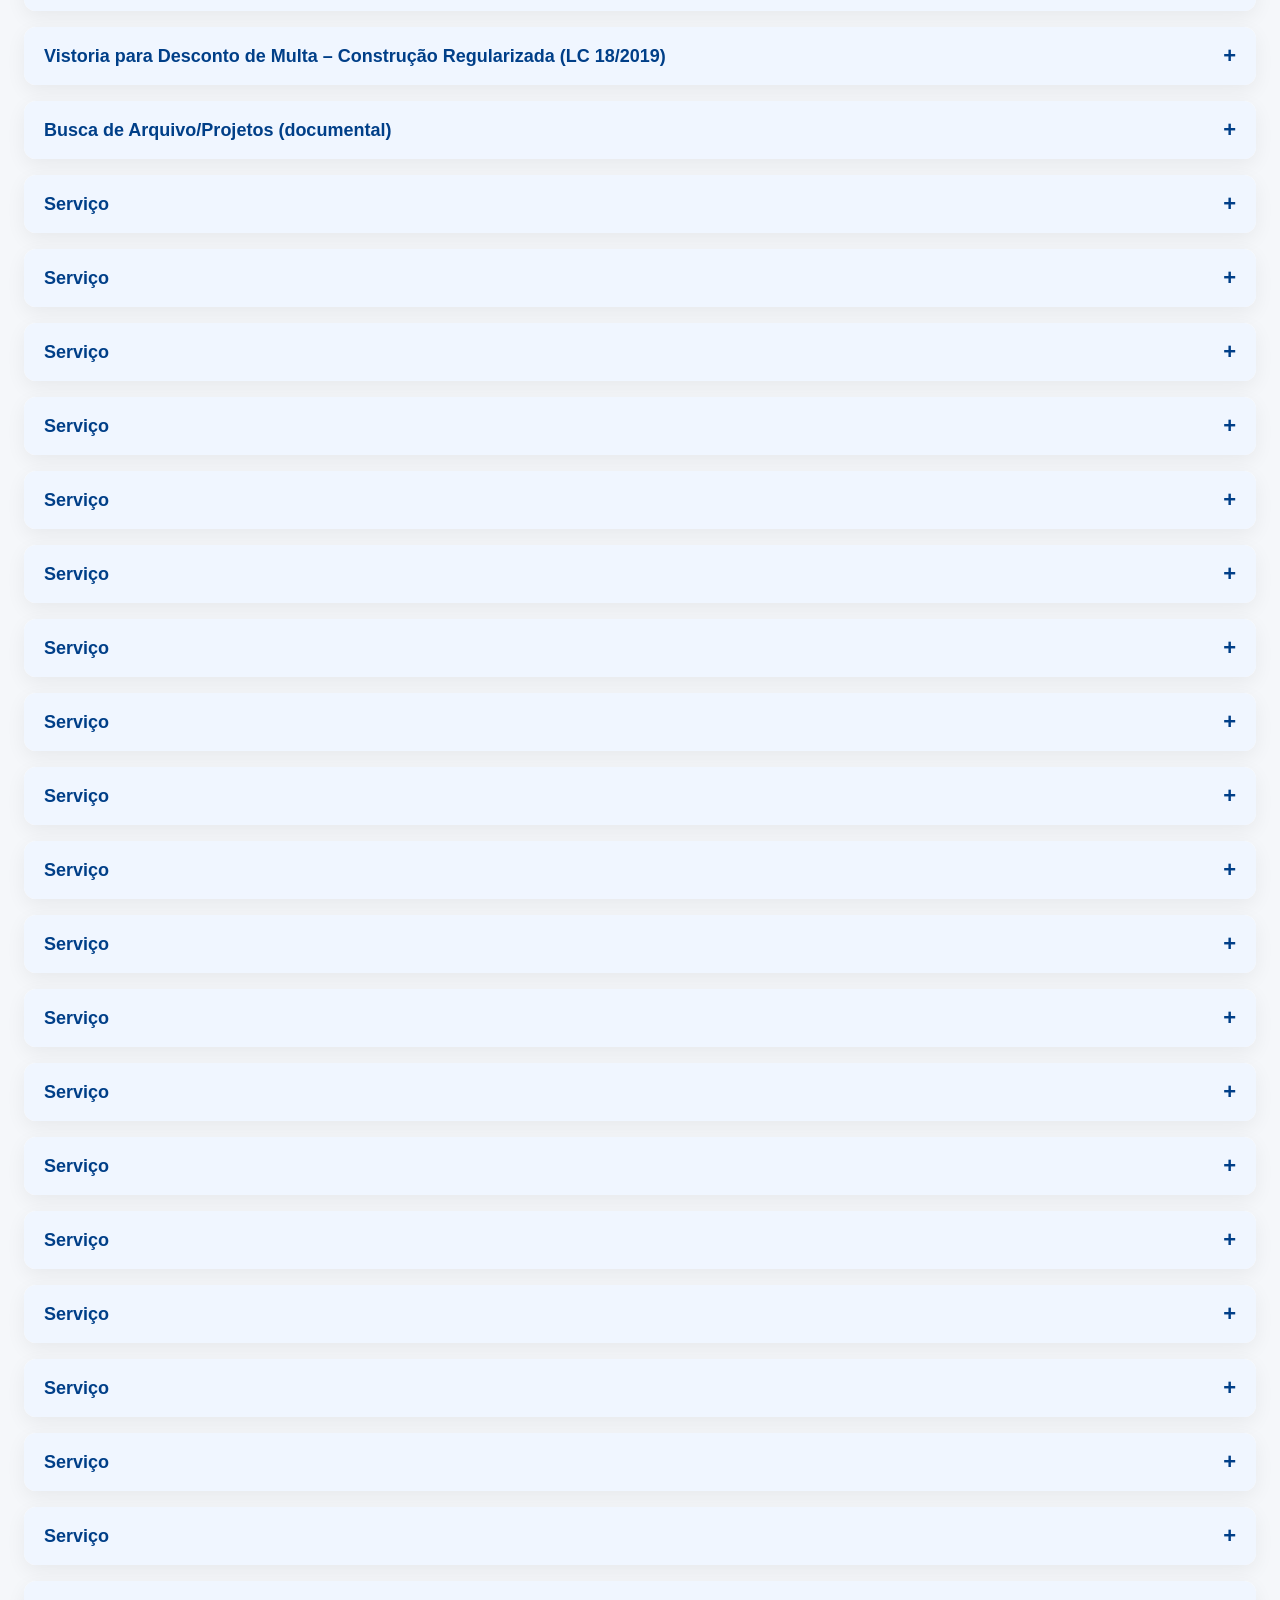
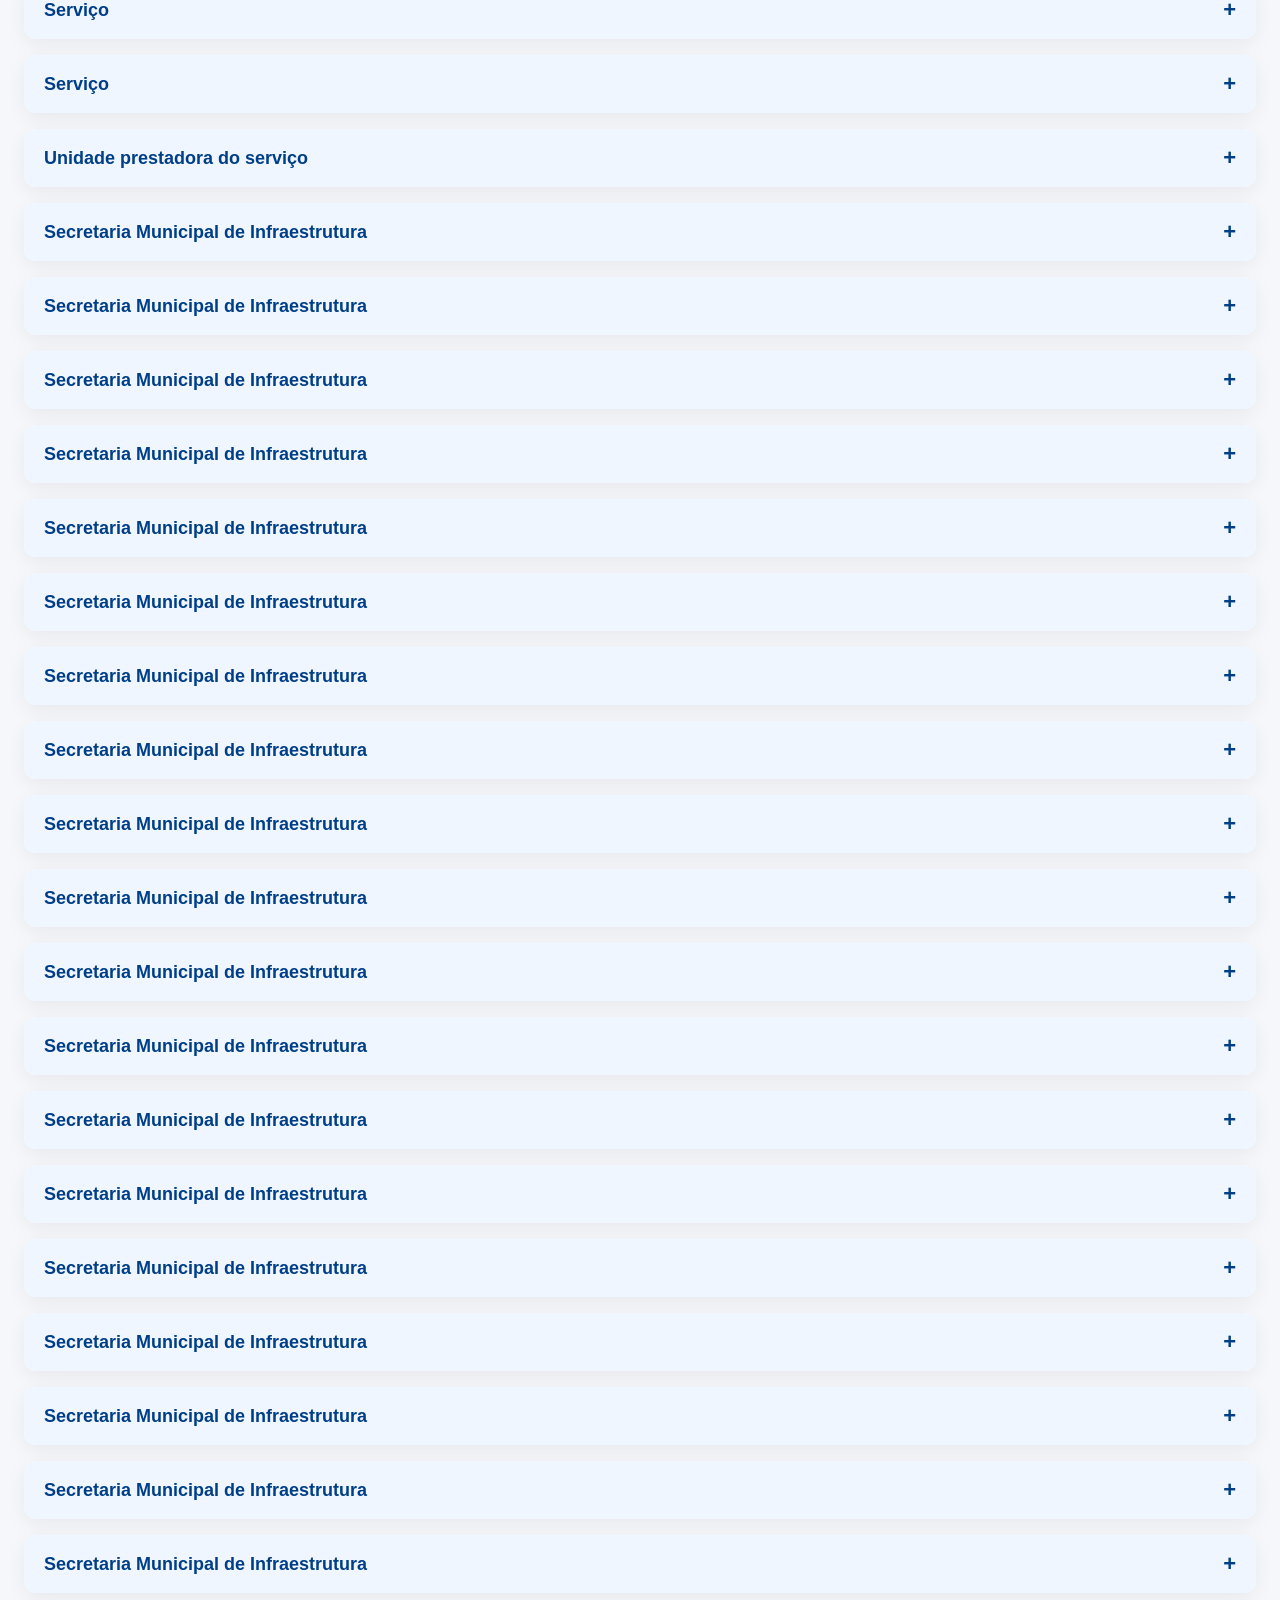
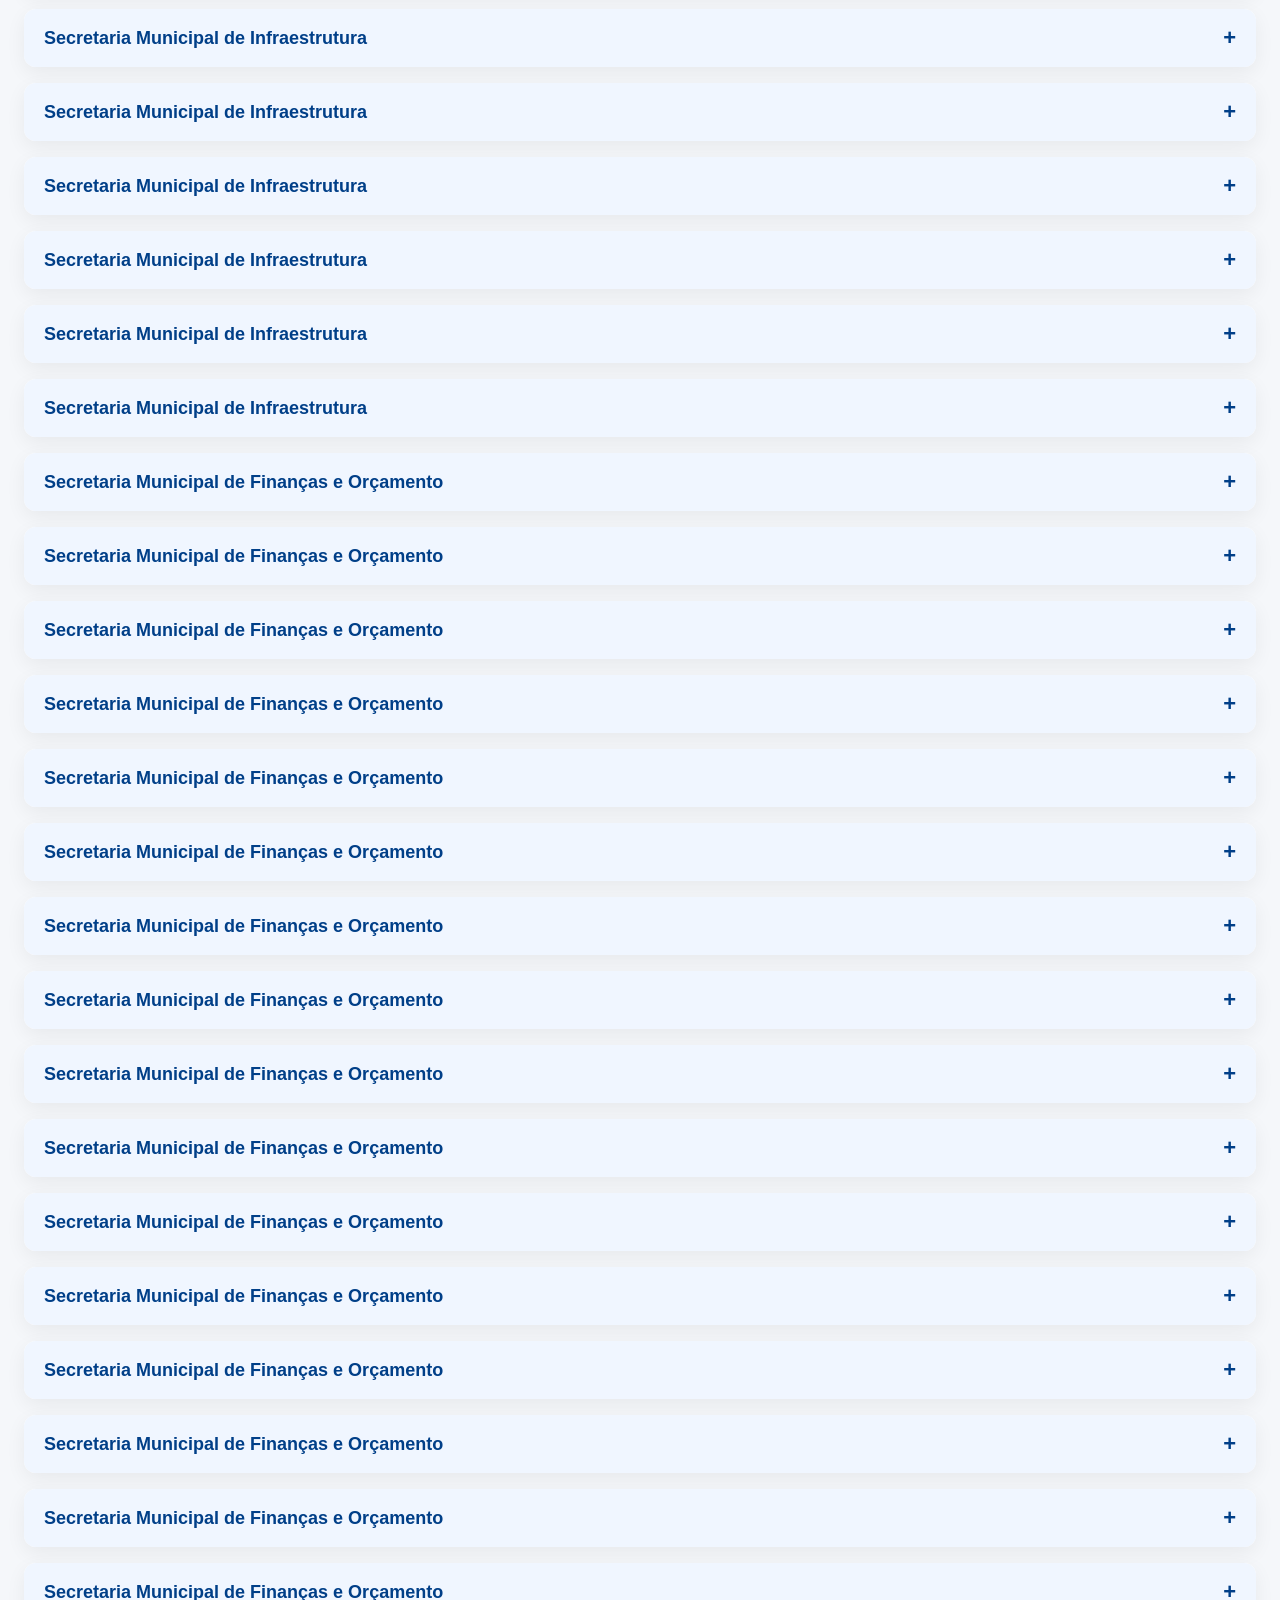
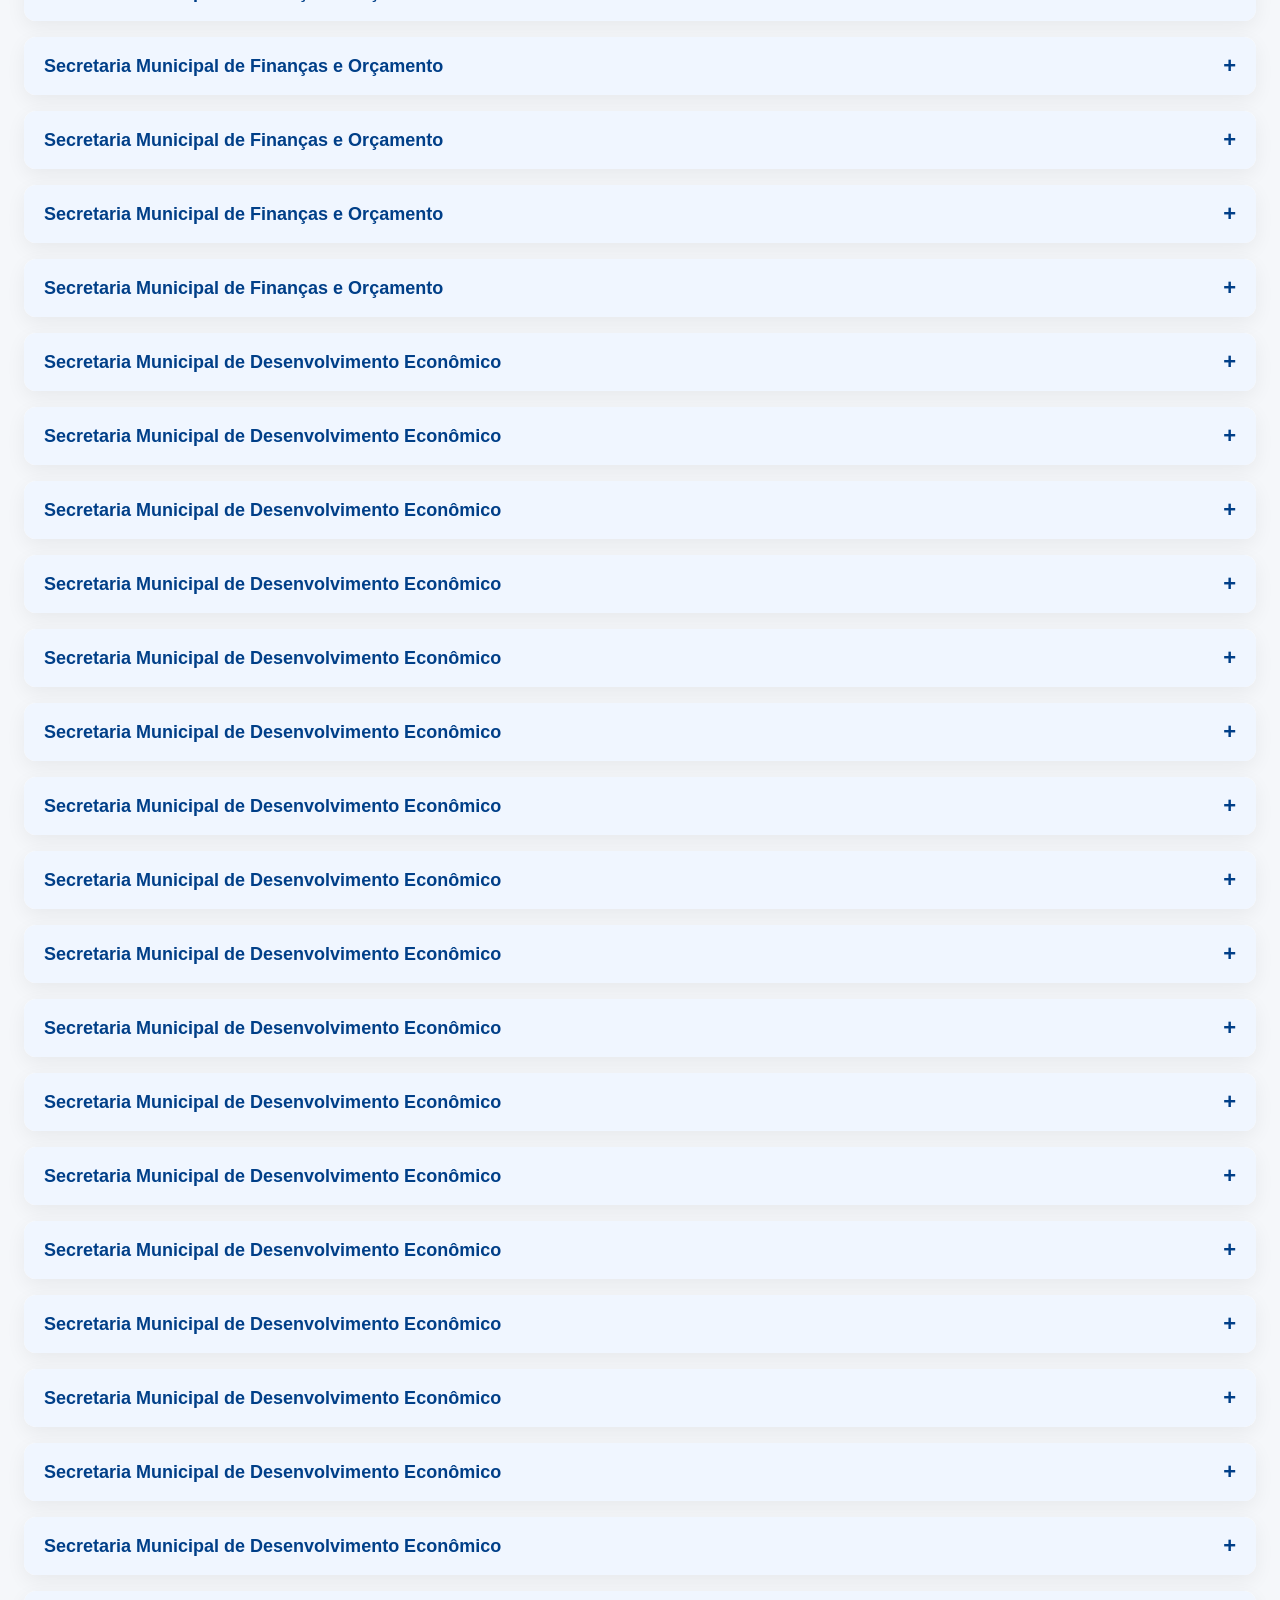
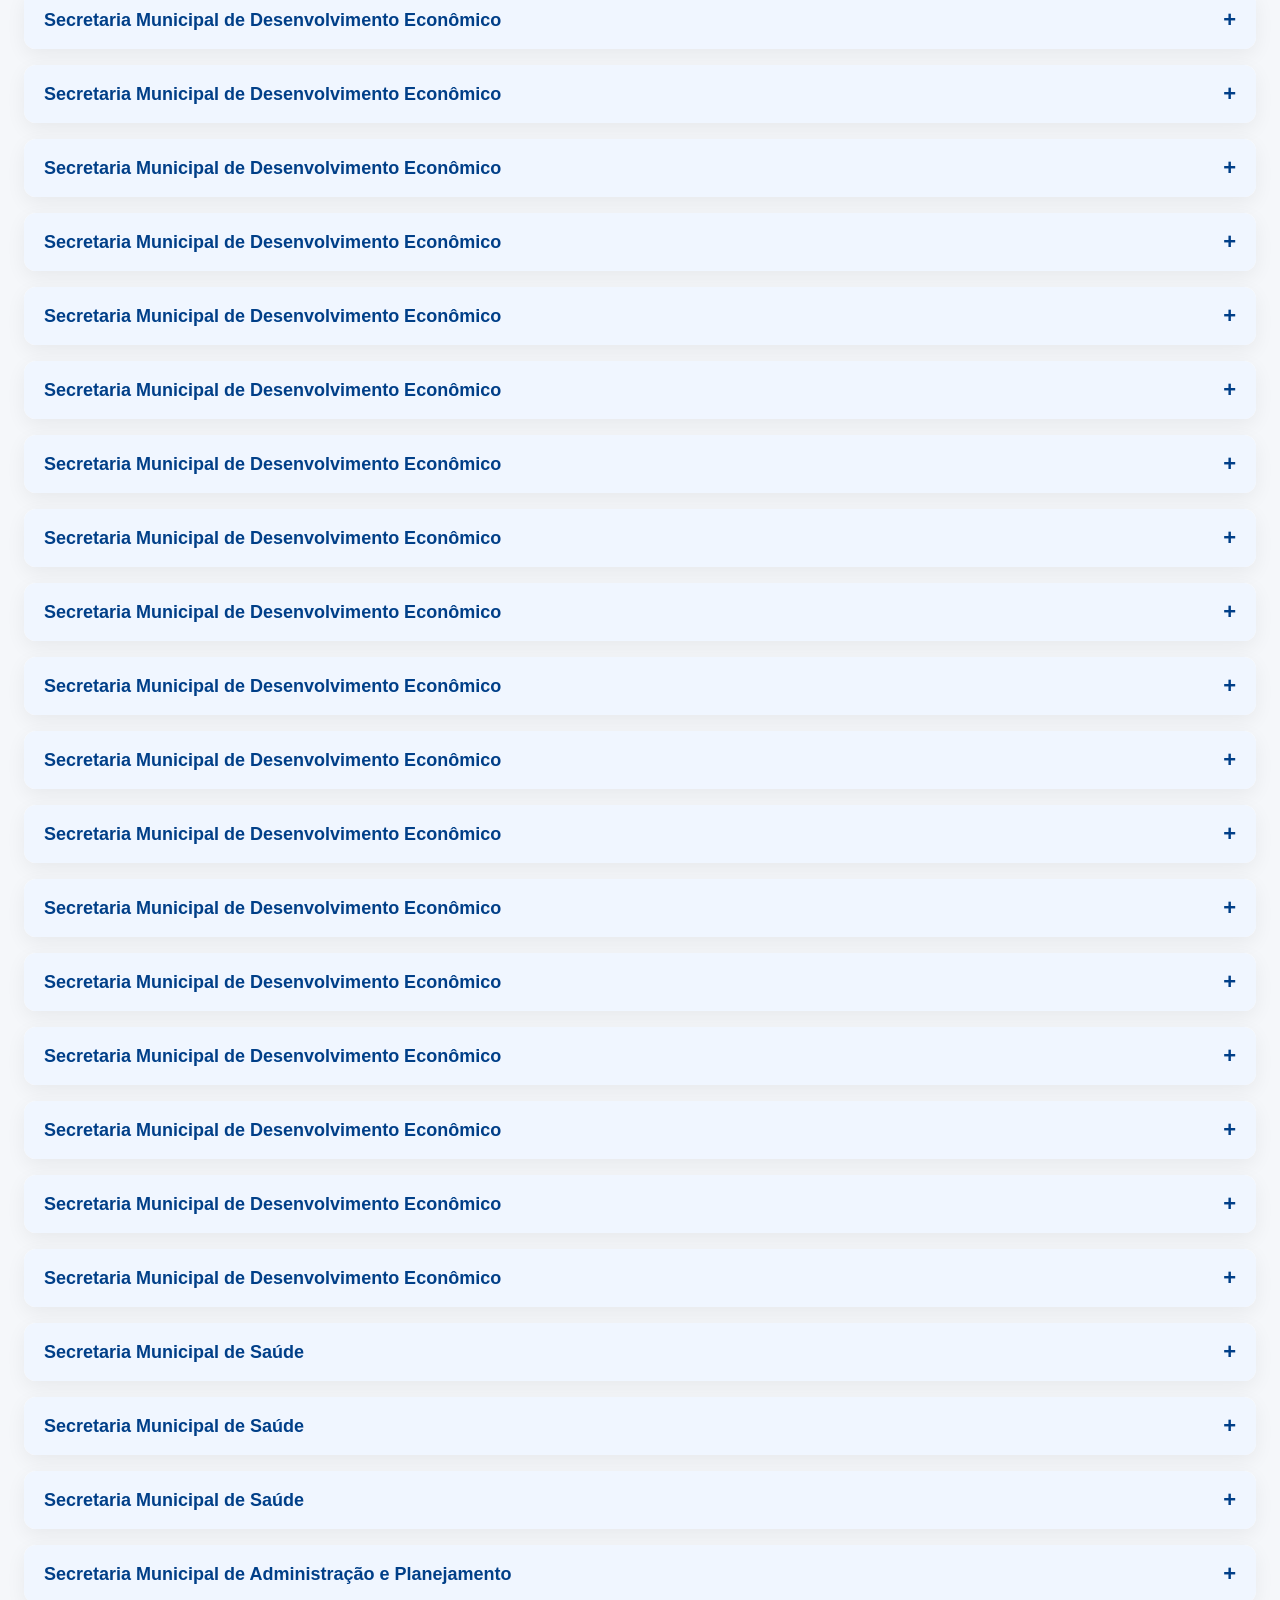
==== commit 47aaaa28: "Subir versao com Bootstrap" ====
--- a/index.html
+++ b/index.html
@@ -2,8 +2,9 @@
 <html lang="pt-br">
 <head>
   <meta charset="UTF-8">
+  <meta name="viewport" content="width=device-width, initial-scale=1.0">
   <title>Carta de Serviços</title>
-  <link rel="stylesheet" href="style.css">
+  <link rel="stylesheet" href="style.css?v=1.0">
 
 <body>
 
@@ -12,6 +13,8 @@
     <img class="logo-prefeitura"
       src="17_brasao.png"
       alt="Logo da Prefeitura">
+</div>
+
 
    <h1>Carta  de Serviços ao Usuário 2026</h1>
   </div>
@@ -22,6 +25,9 @@
       <strong id="dataAtualizacao">19/03/2026</strong>
     </span>
   </div>
+  <div class="aviso-teste">
+  <span>Estamos testando um novo layout da Carta de Serviços.</span>
+  <a href="index-bootstrap.html">Acessar versão em teste</a>
 </header>
 
   <div class="filtros">
--- a/style.css
+++ b/style.css
@@ -207,4 +207,21 @@
 .gratuidade .campo-valor {
   font-weight: 700;
   color: #0a7d32;
+}
+
+.aviso-teste {
+  background: #fff3cd;
+  border: 1px solid #ffeeba;
+  padding: 12px 16px;
+  border-radius: 6px;
+  margin: 16px auto;
+  max-width: 900px;
+  text-align: center;
+}
+
+.aviso-teste a {
+  margin-left: 8px;
+  font-weight: 600;
+  color: #0d6efd;
+  text-decoration: none;
 }
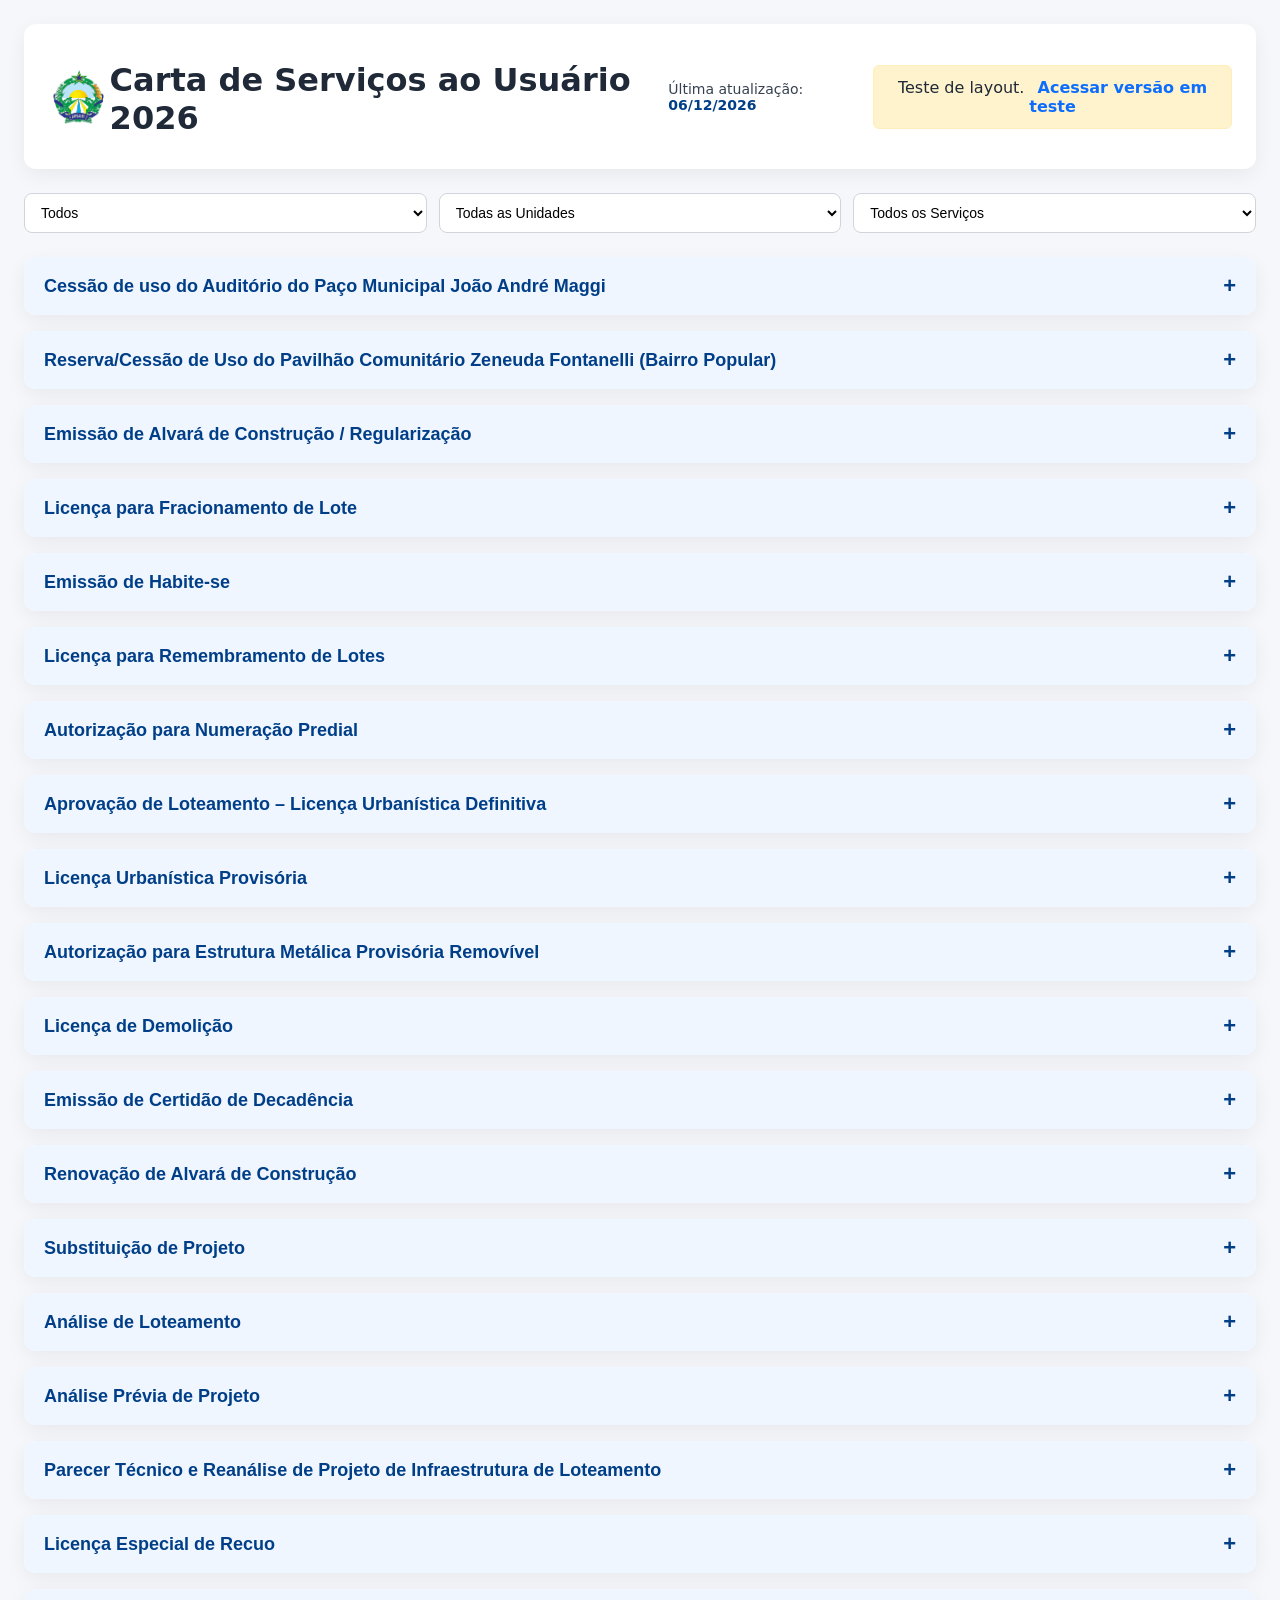
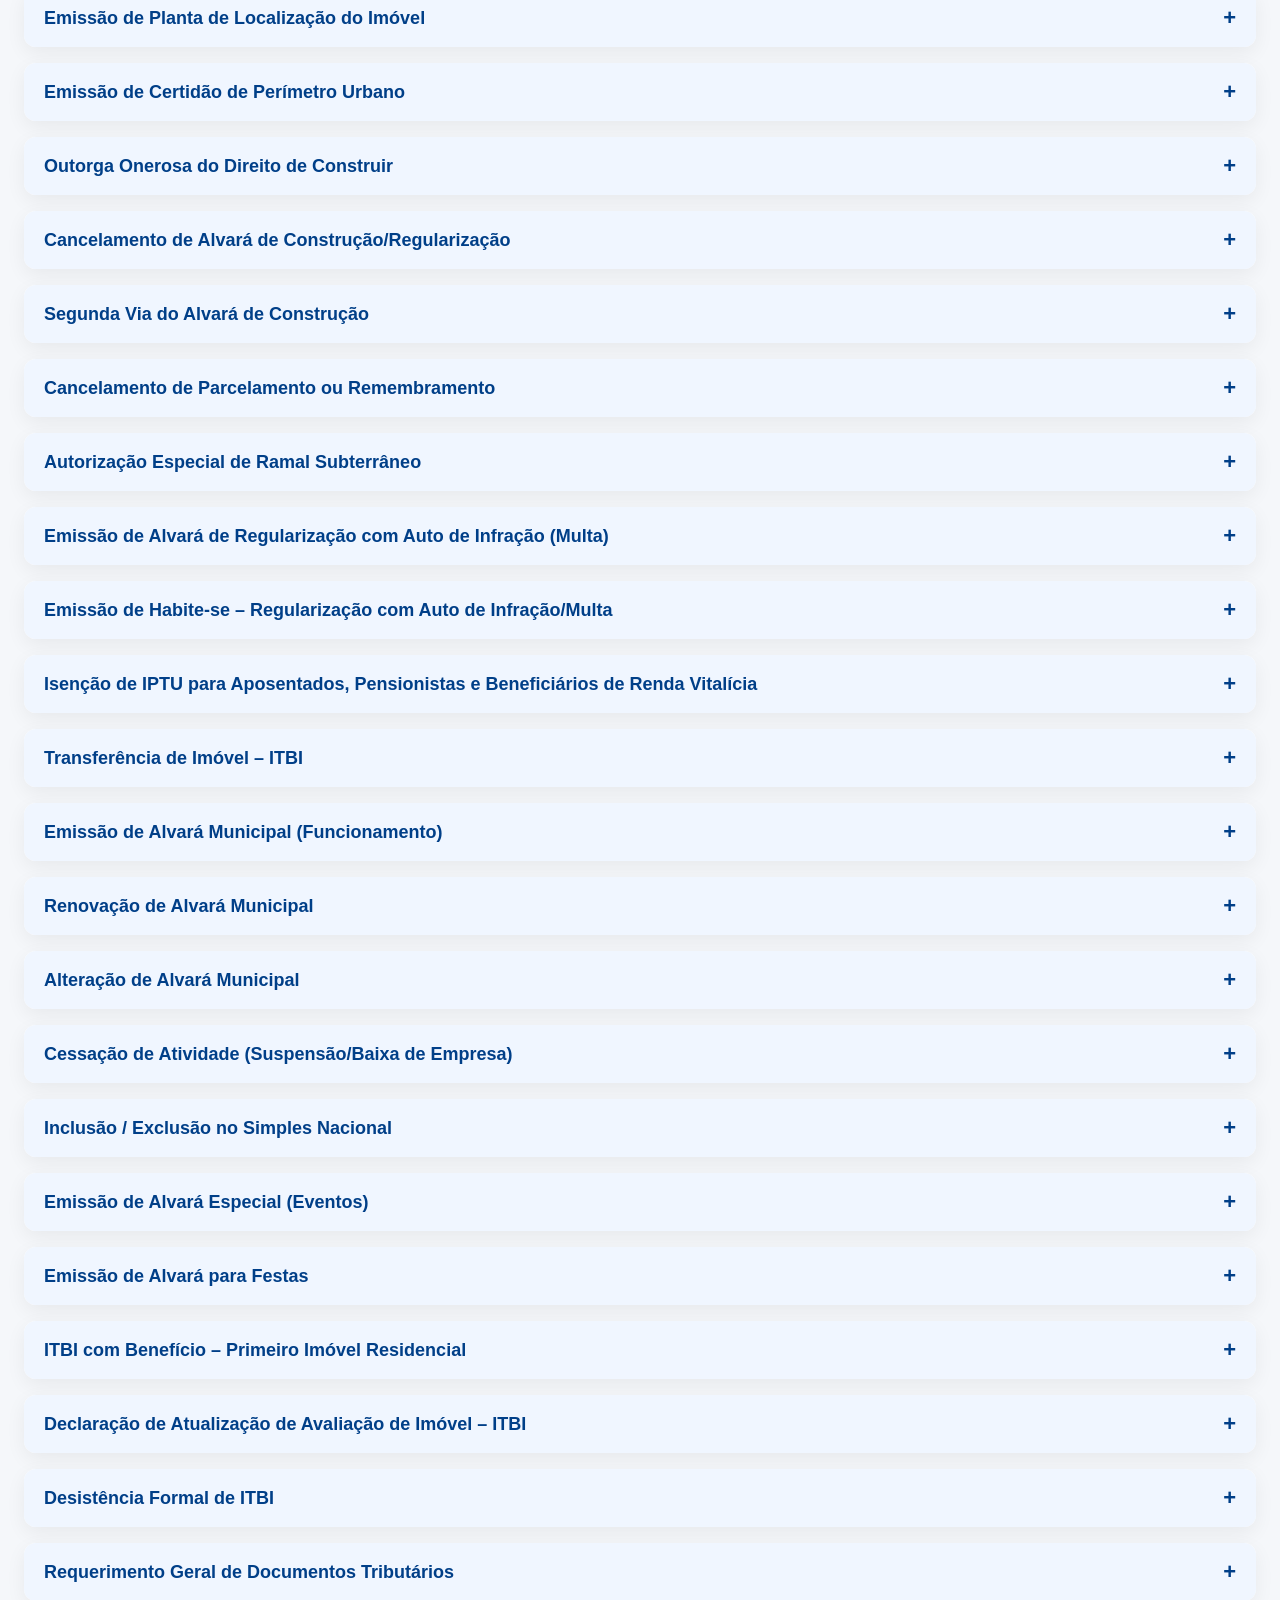
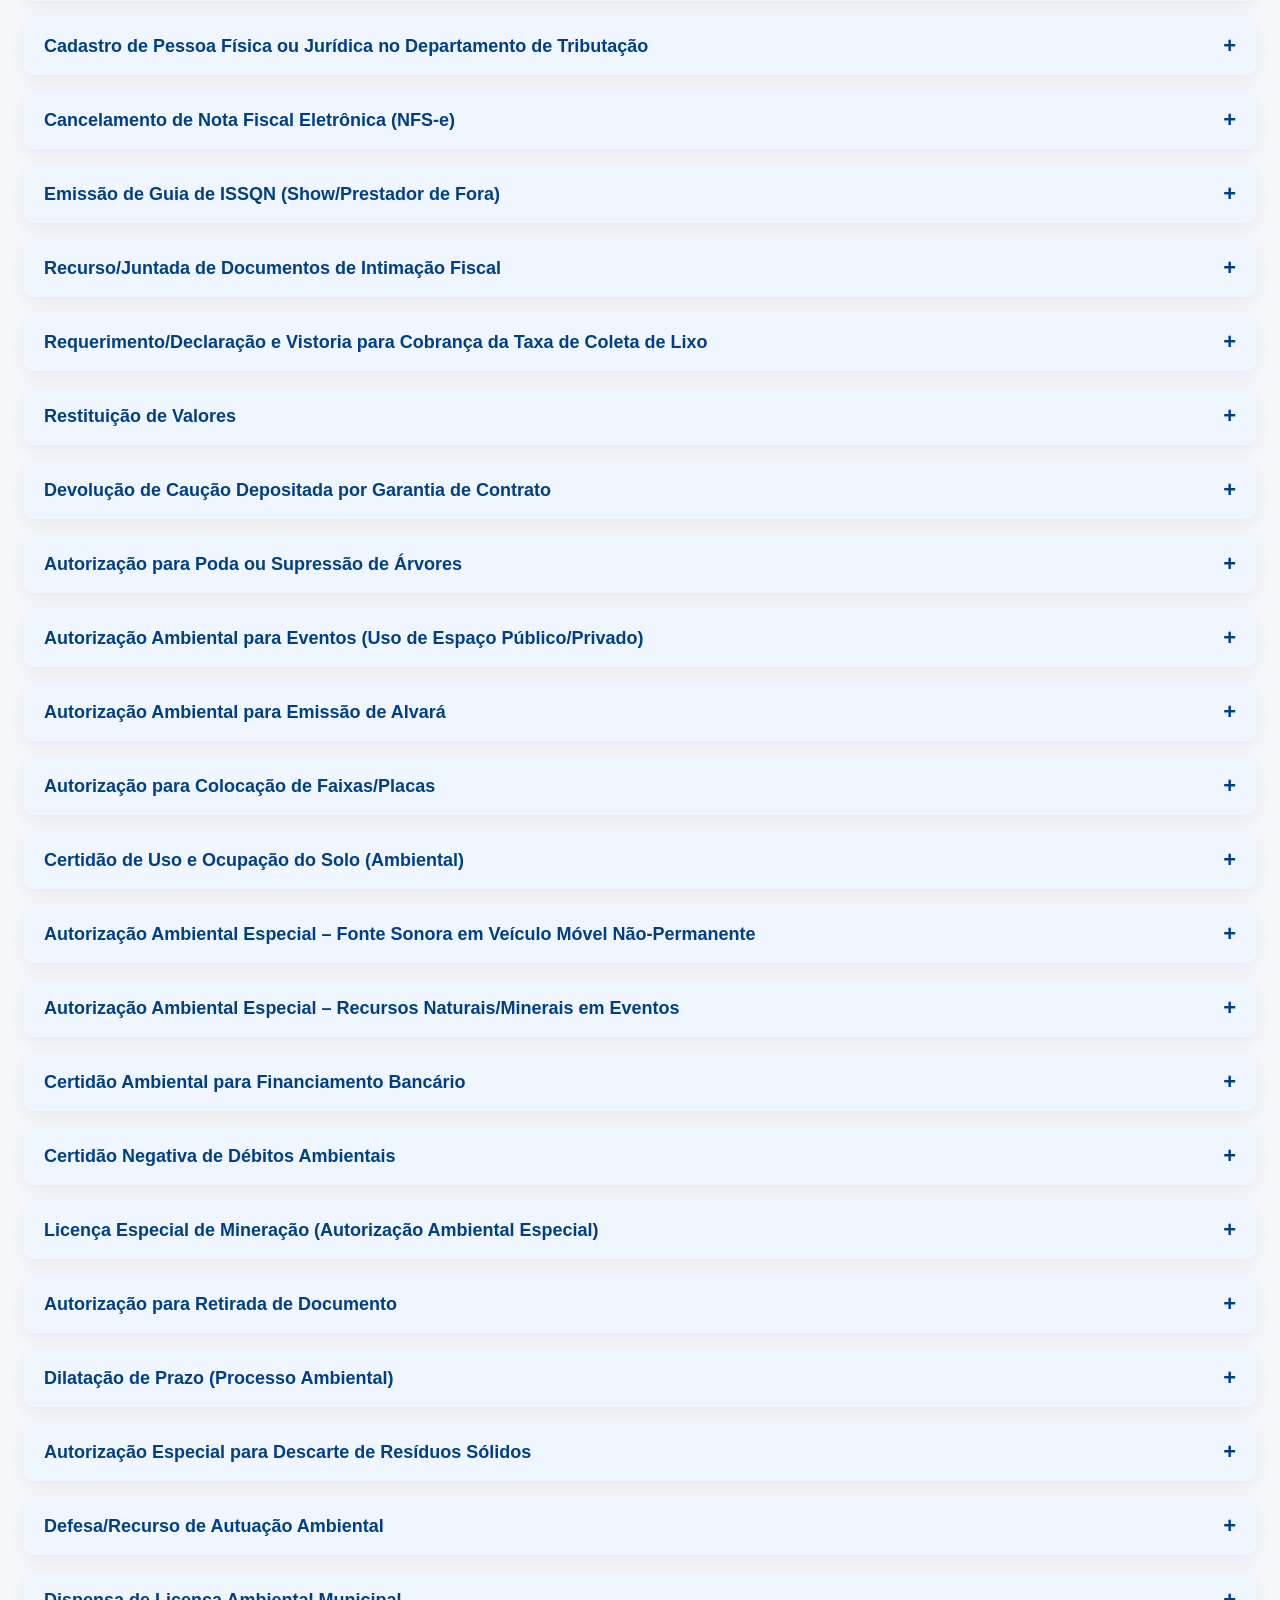
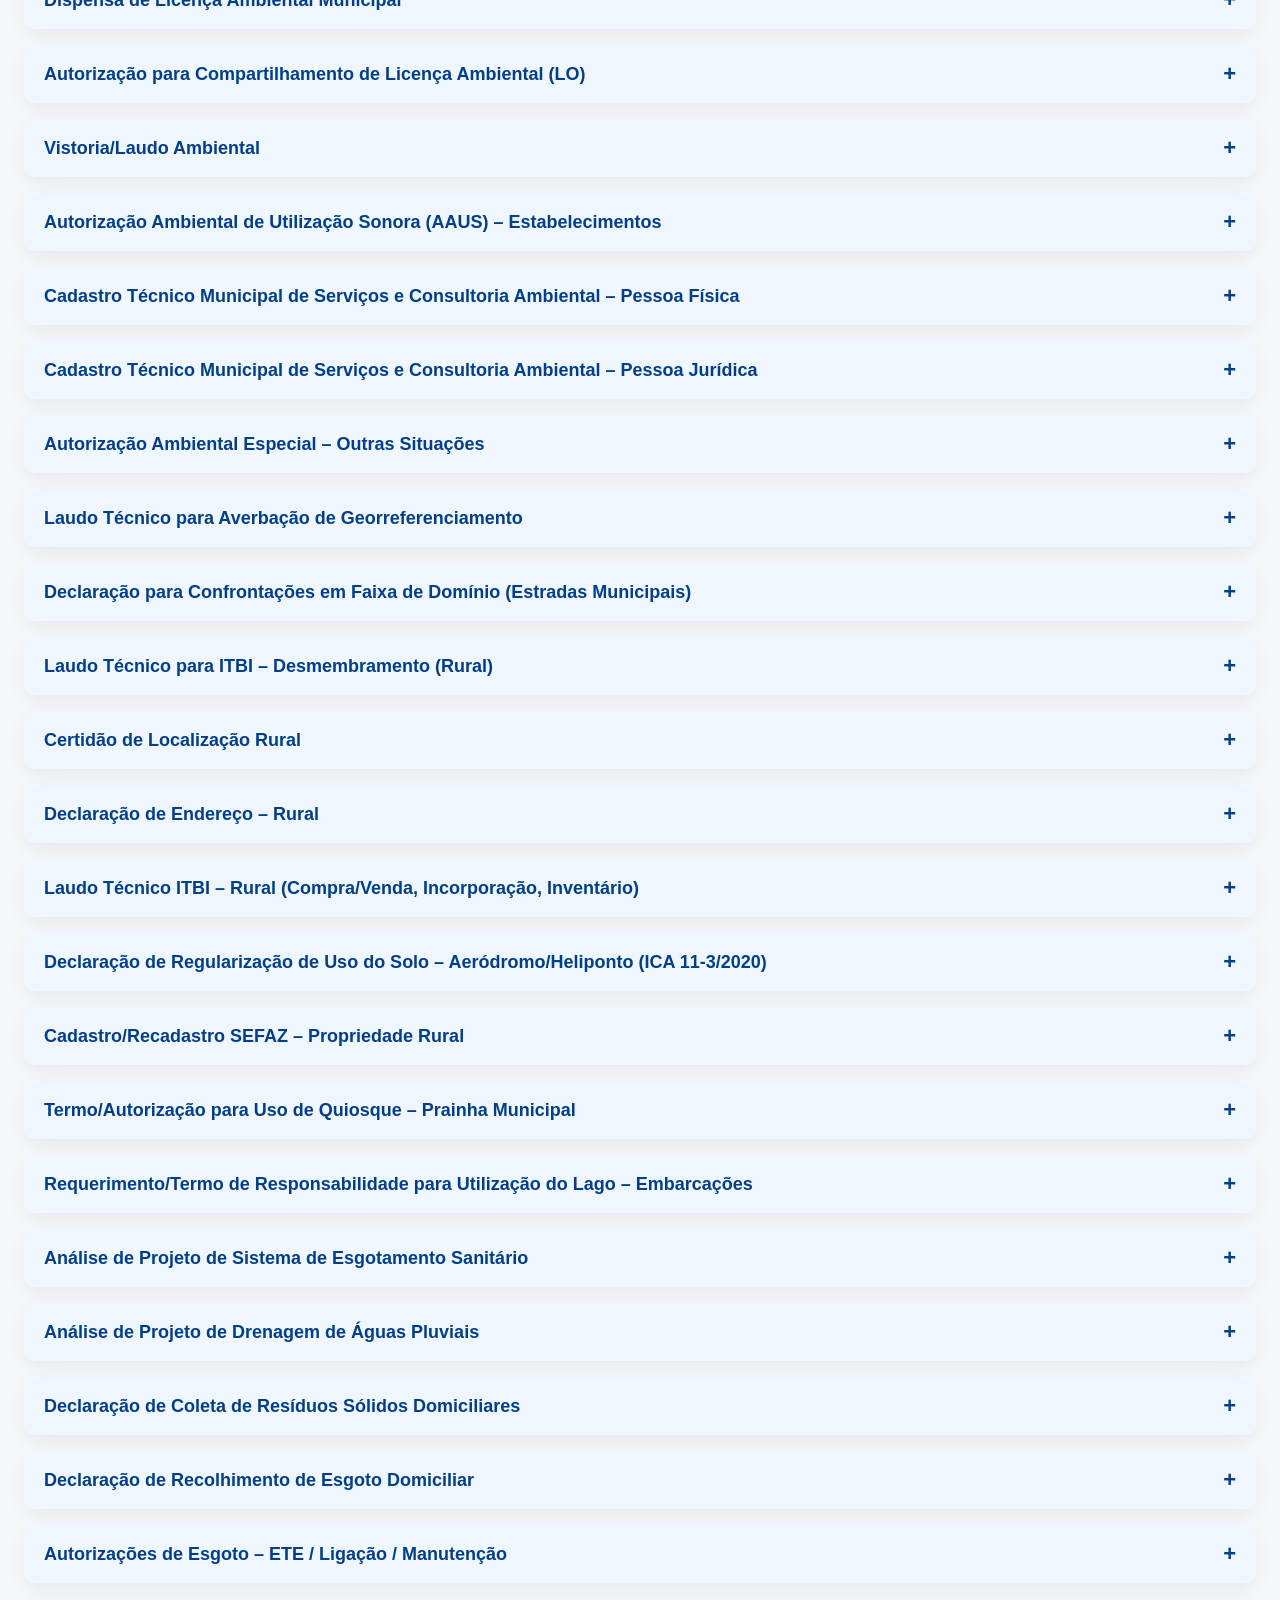
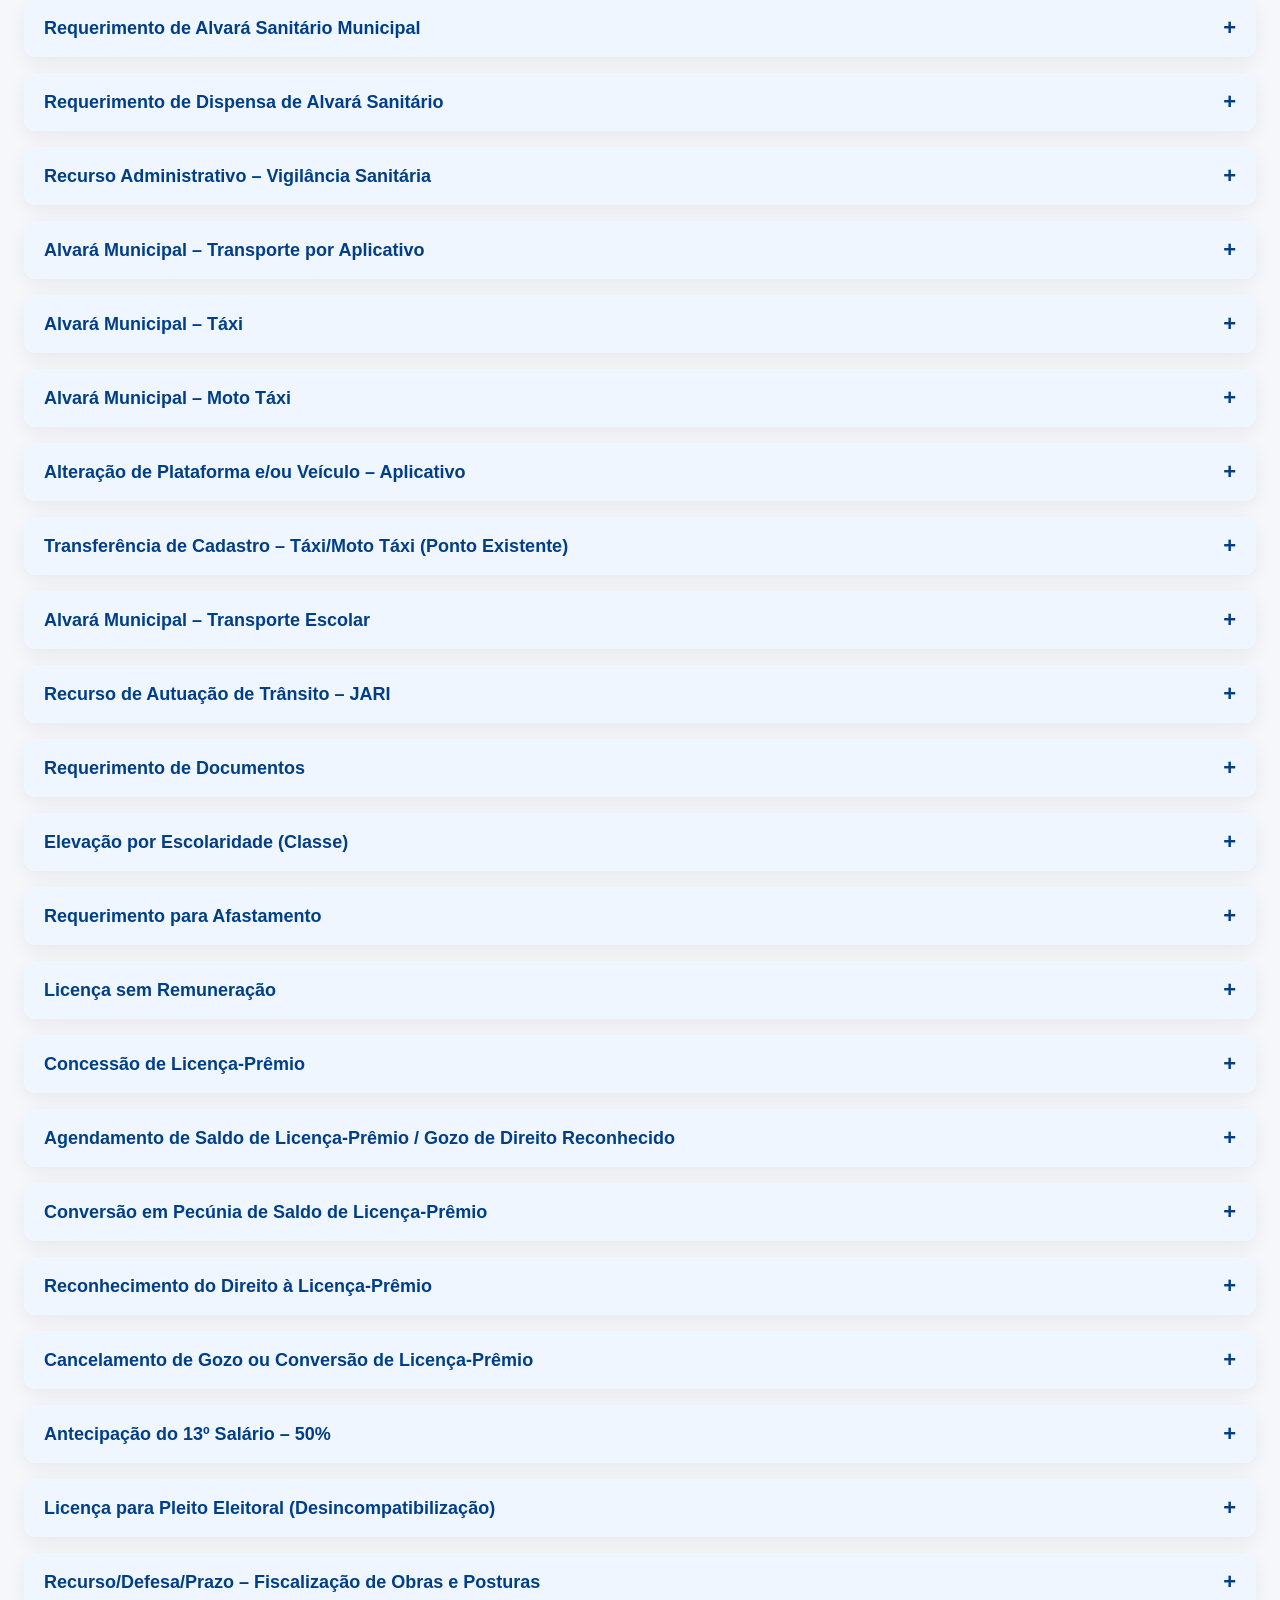
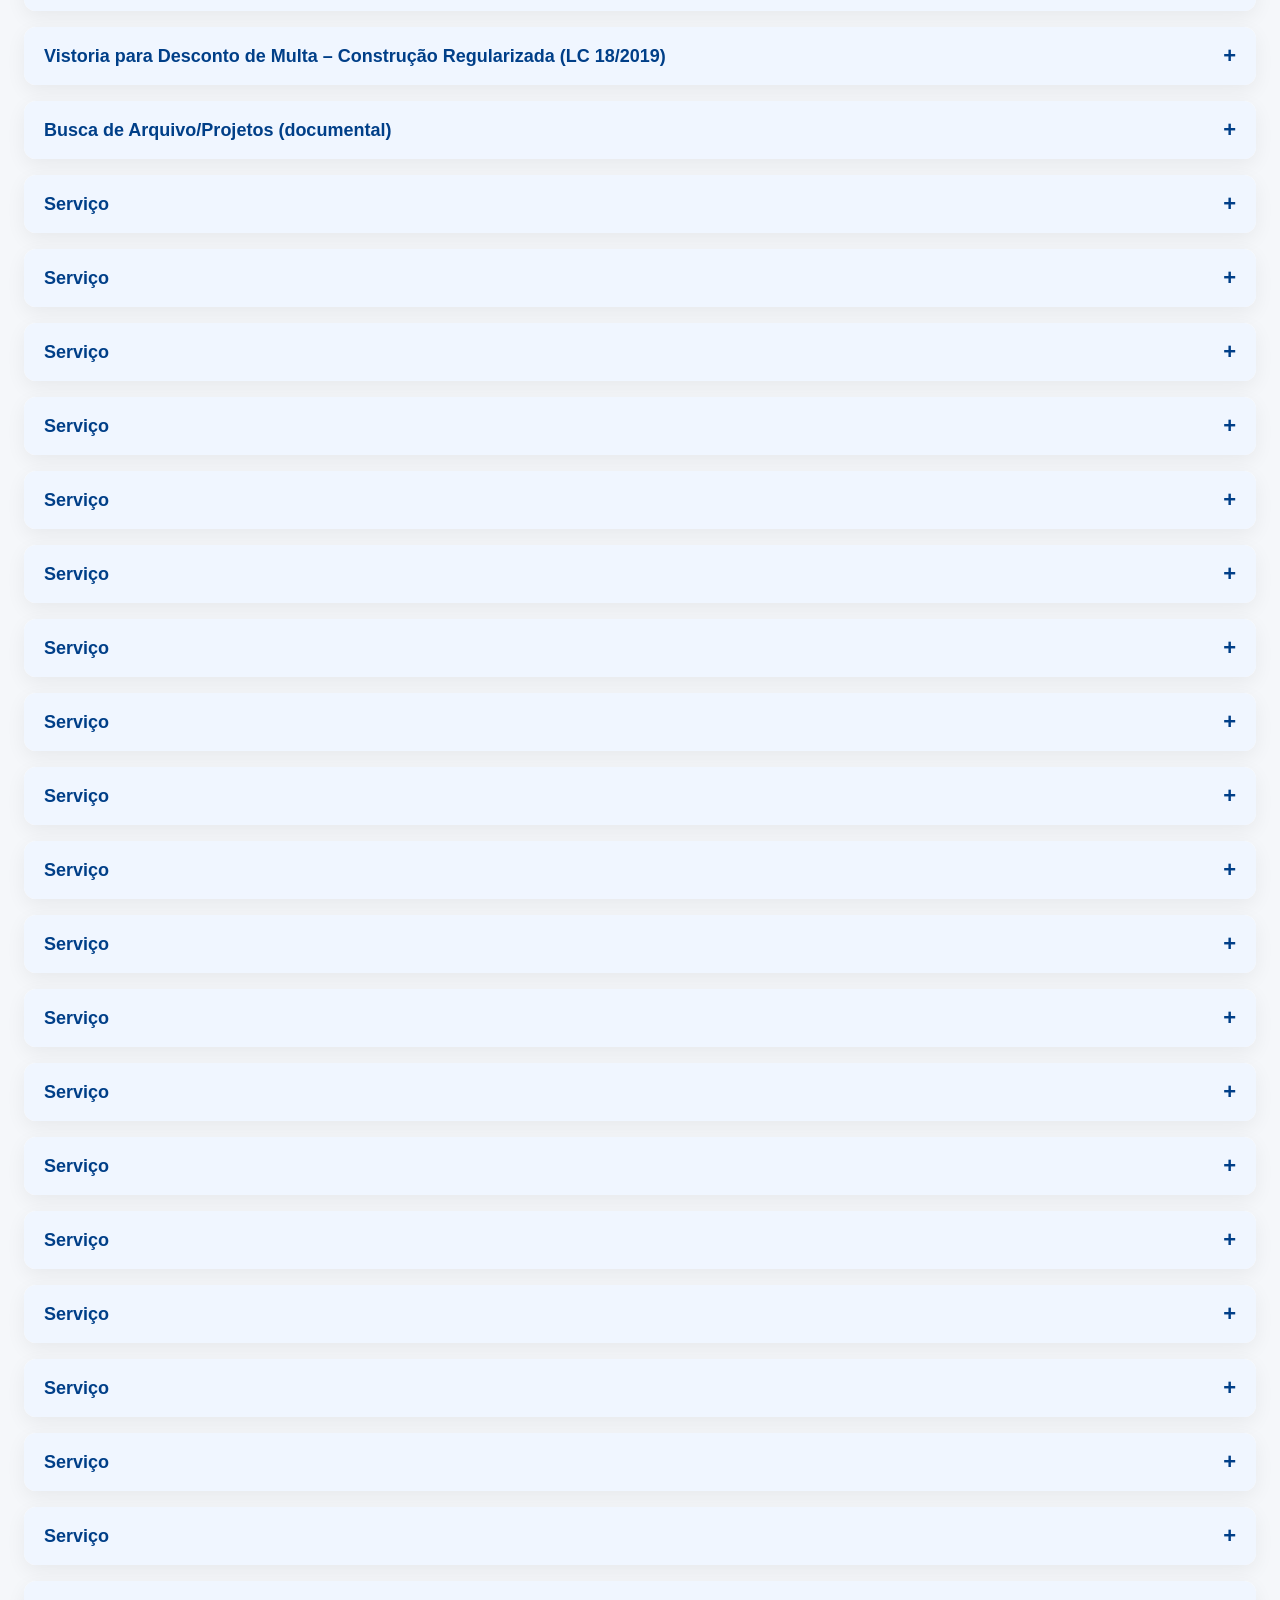
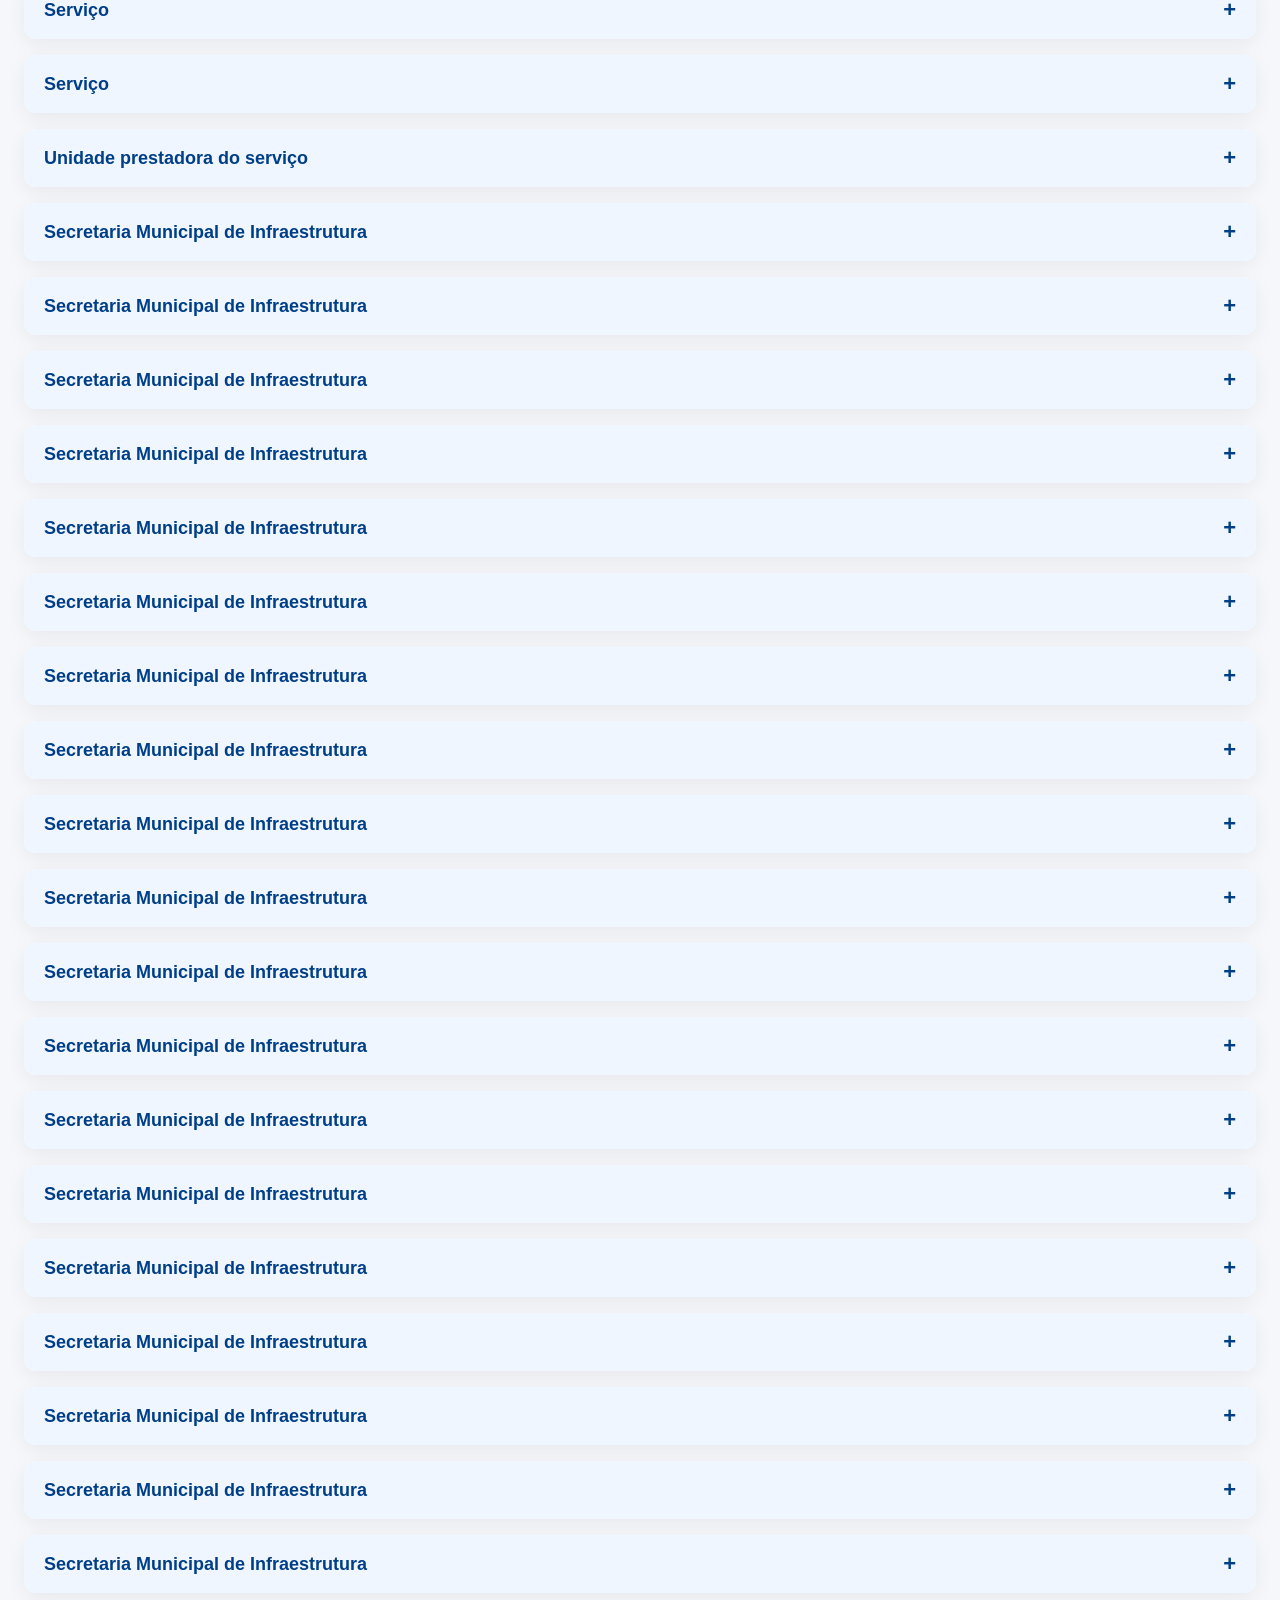
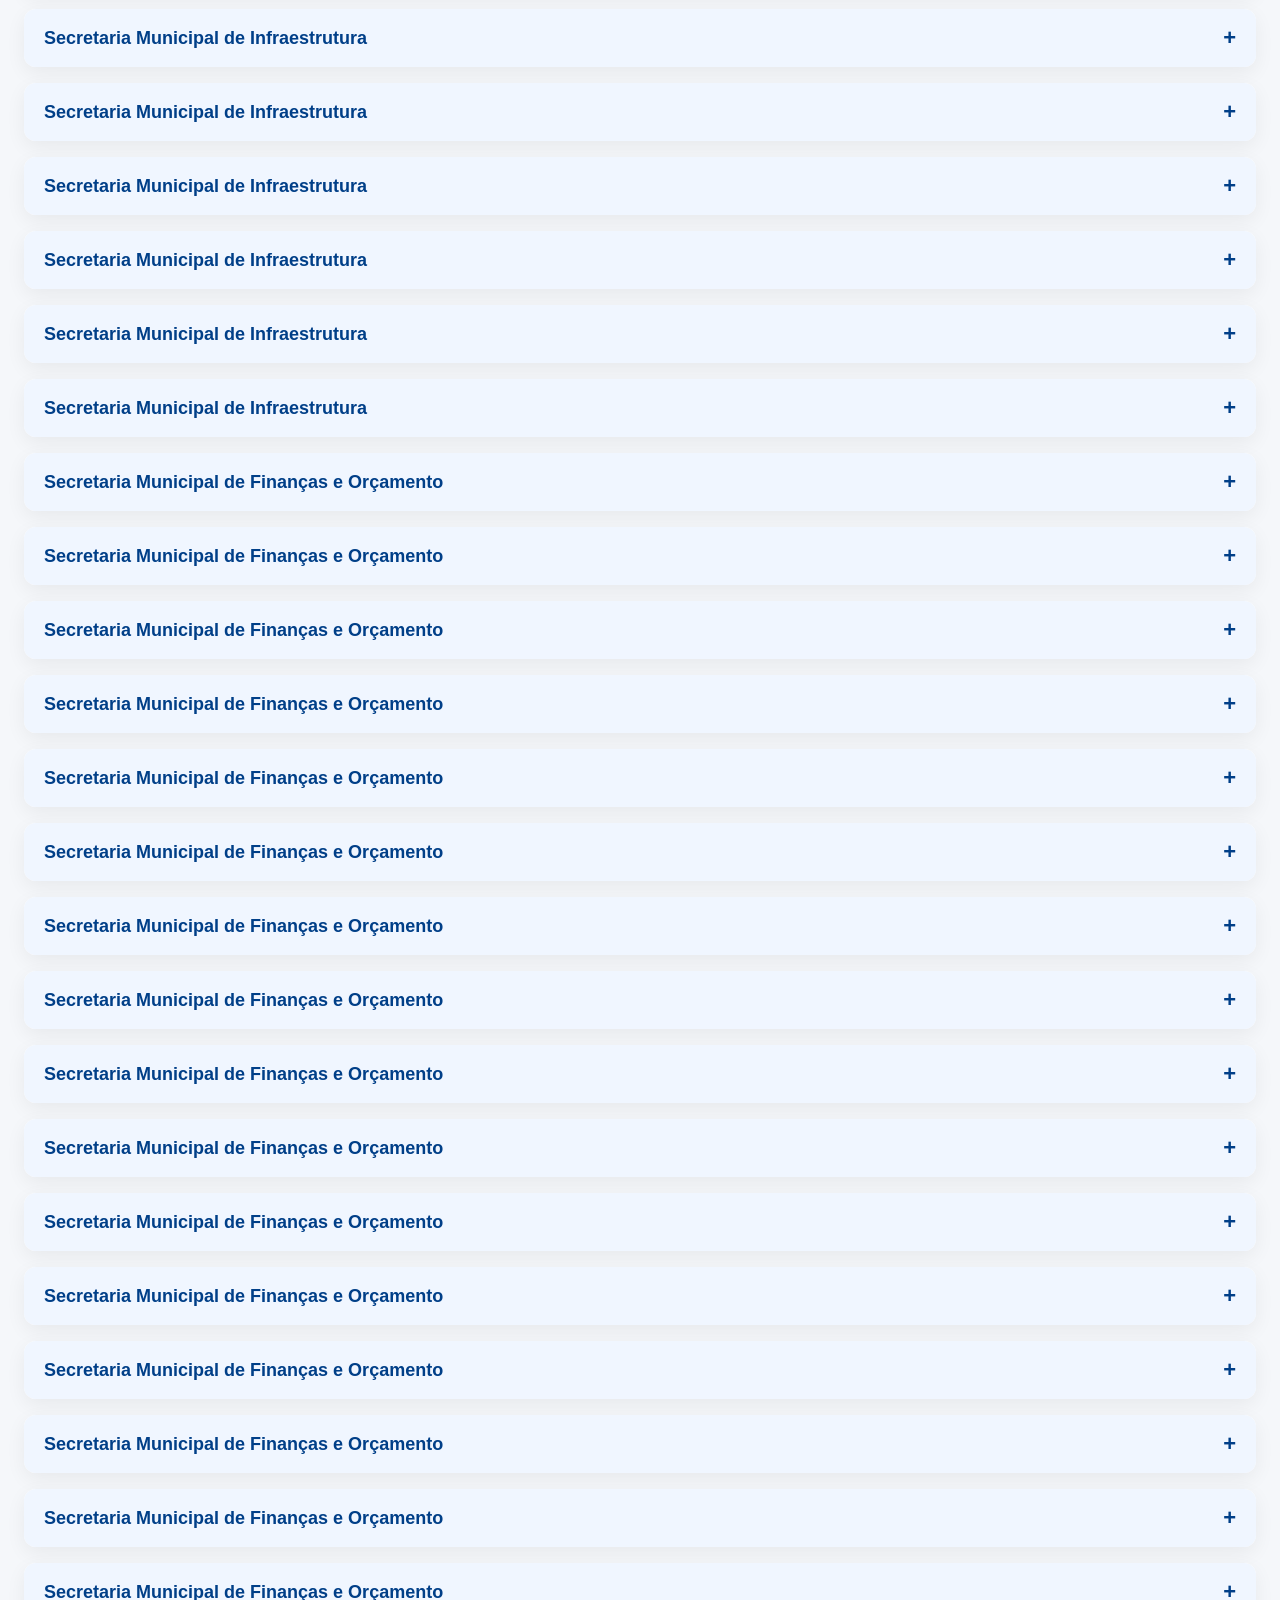
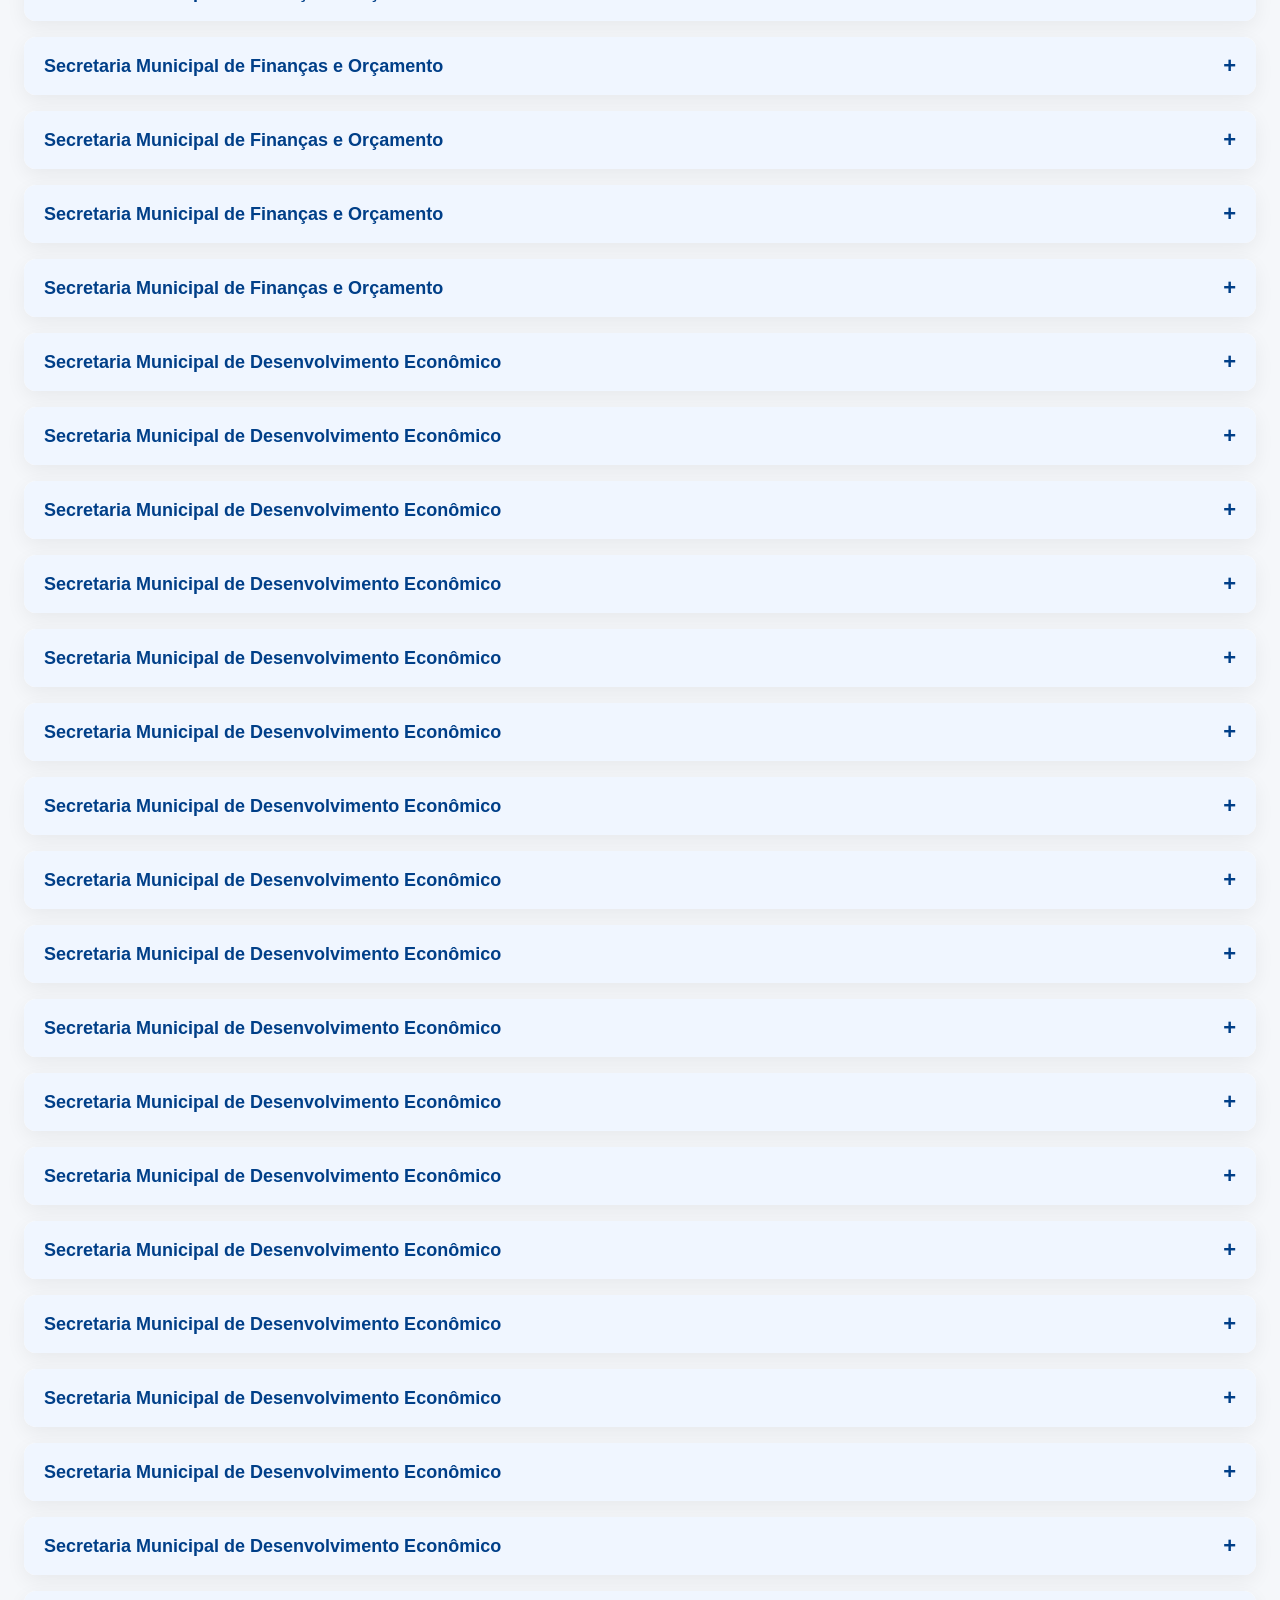
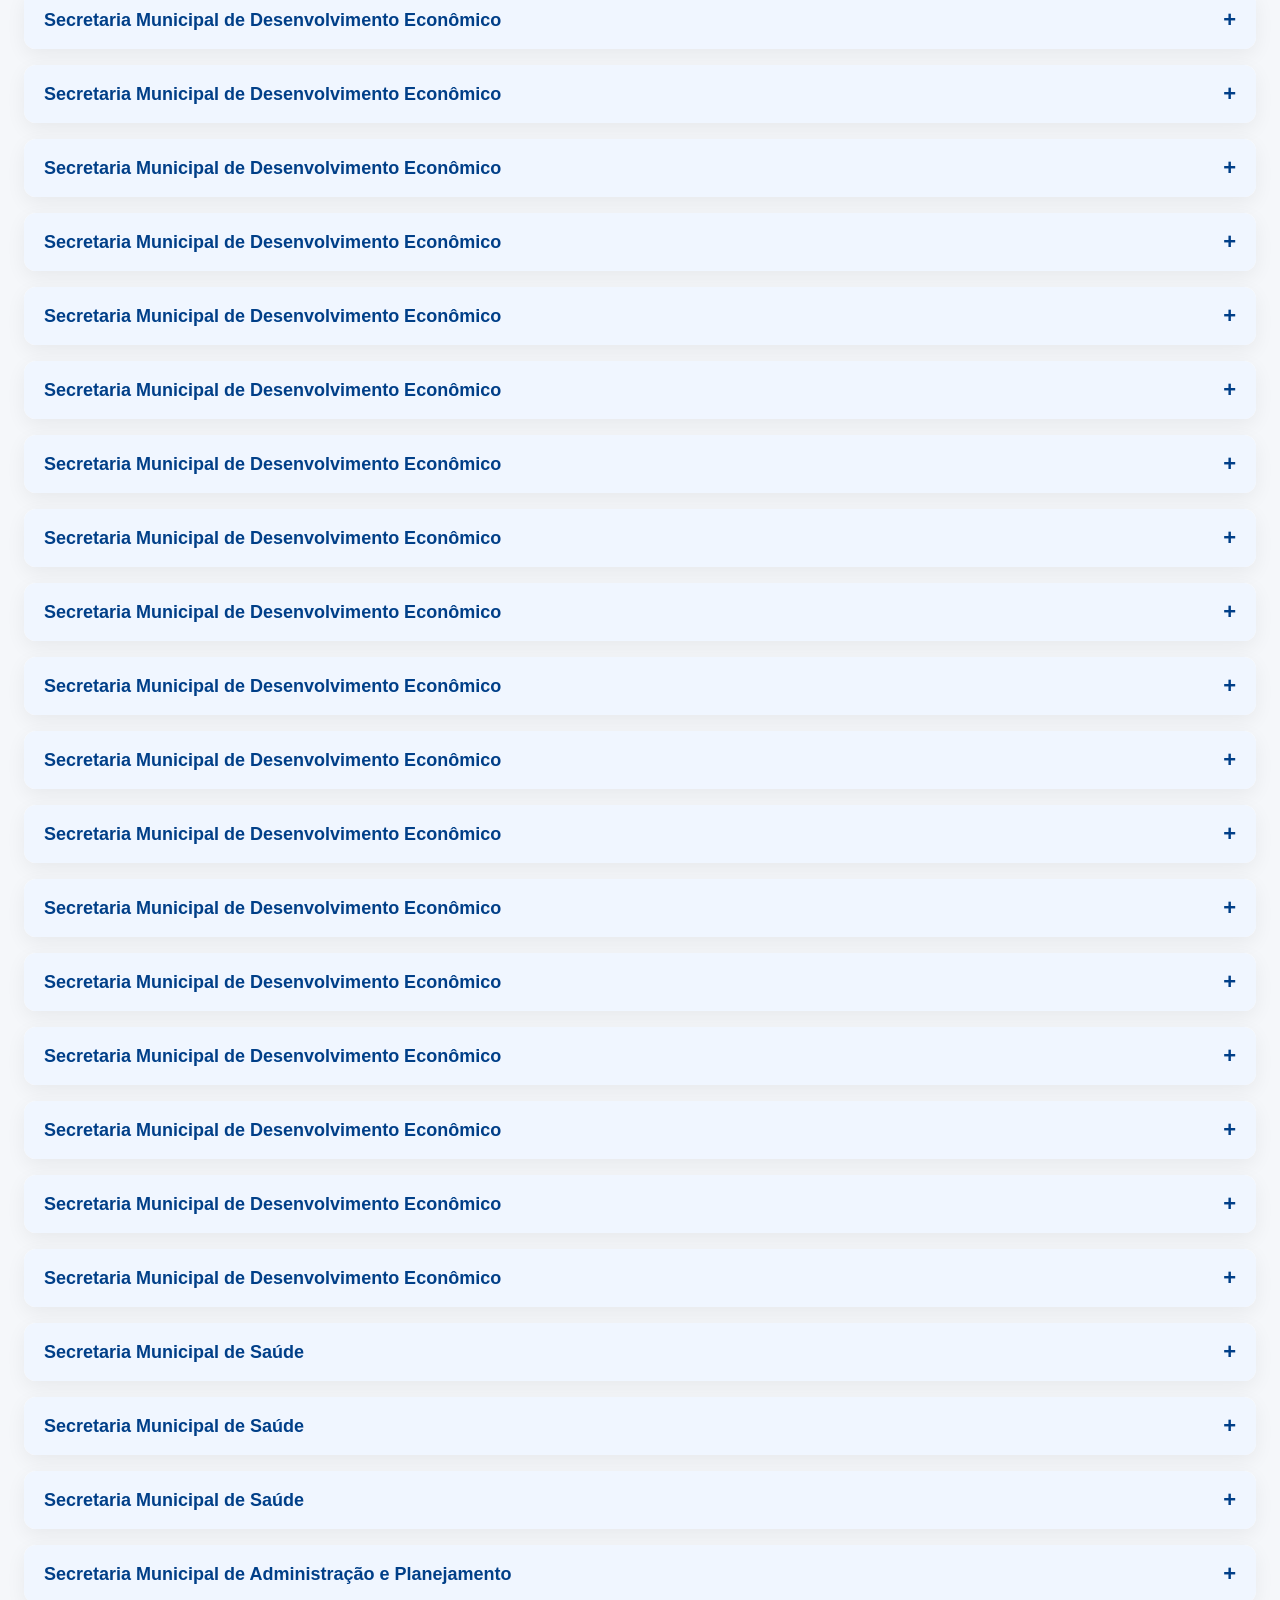
==== commit e5b47298: "alterarlayout" ====
--- a/index.html
+++ b/index.html
@@ -13,9 +13,8 @@
     <img class="logo-prefeitura"
       src="17_brasao.png"
       alt="Logo da Prefeitura">
-</div>
-
-
+  </div>
+  <div>
    <h1>Carta  de Serviços ao Usuário 2026</h1>
   </div>
 
@@ -26,8 +25,10 @@
     </span>
   </div>
   <div class="aviso-teste">
-  <span>Estamos testando um novo layout da Carta de Serviços.</span>
+  <span>Teste de layout.</span>
   <a href="index-bootstrap.html">Acessar versão em teste</a>
+  </div>
+
 </header>
 
   <div class="filtros">
@@ -45,6 +46,7 @@
     </select>
   </div>
 
+  
 
   <div id="listaServicos"></div>
 
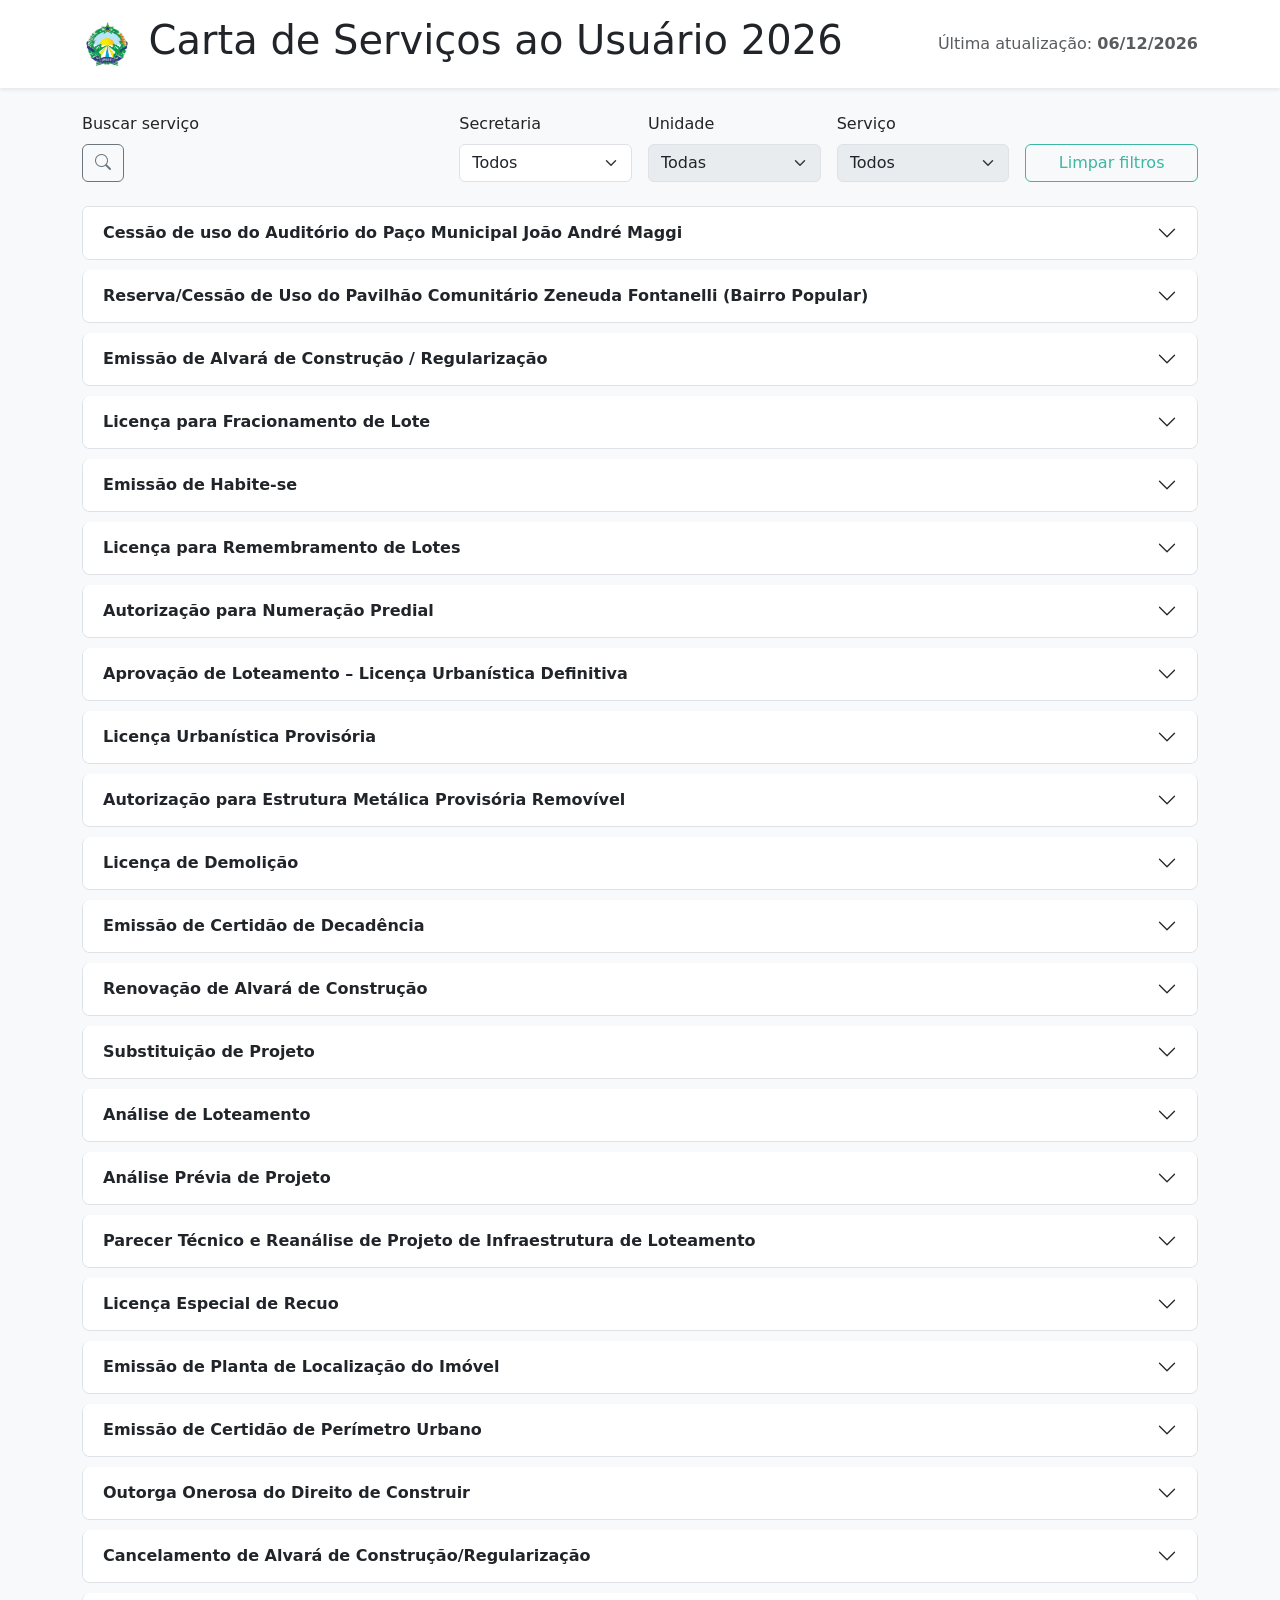
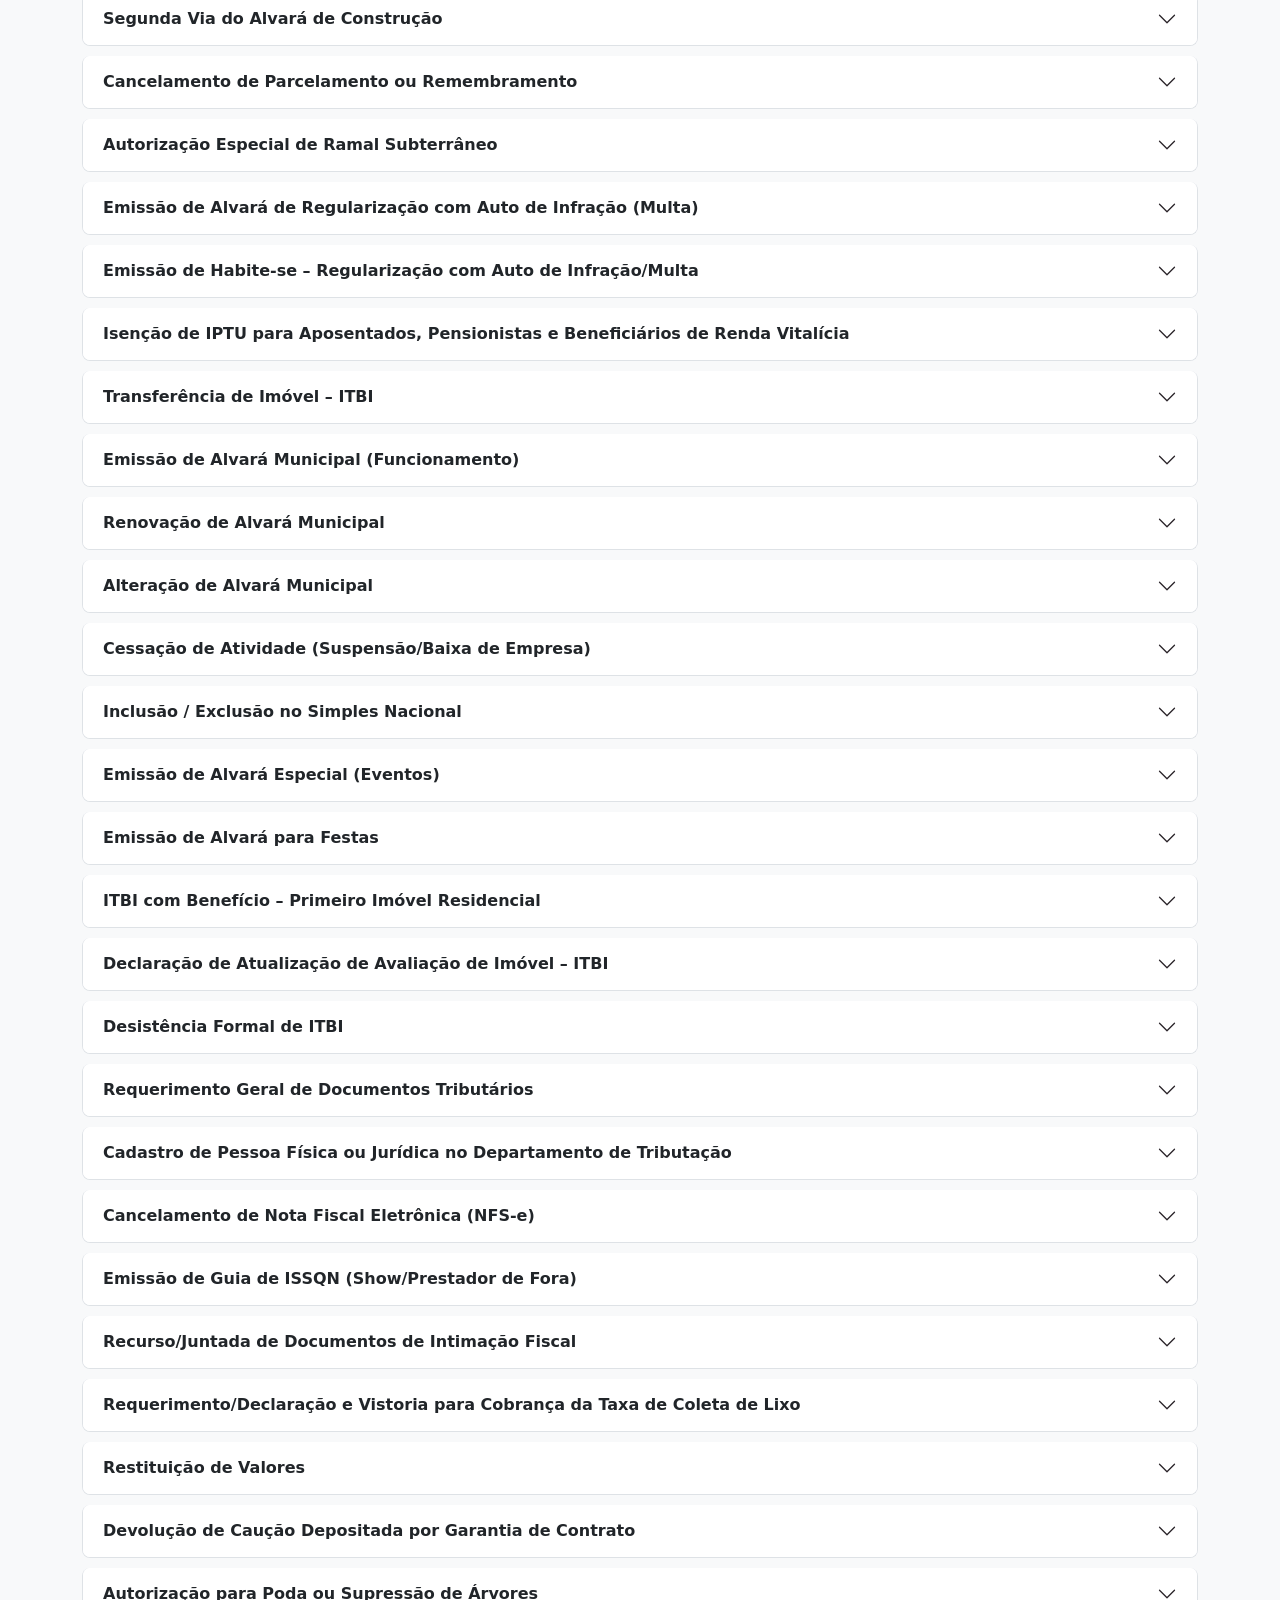
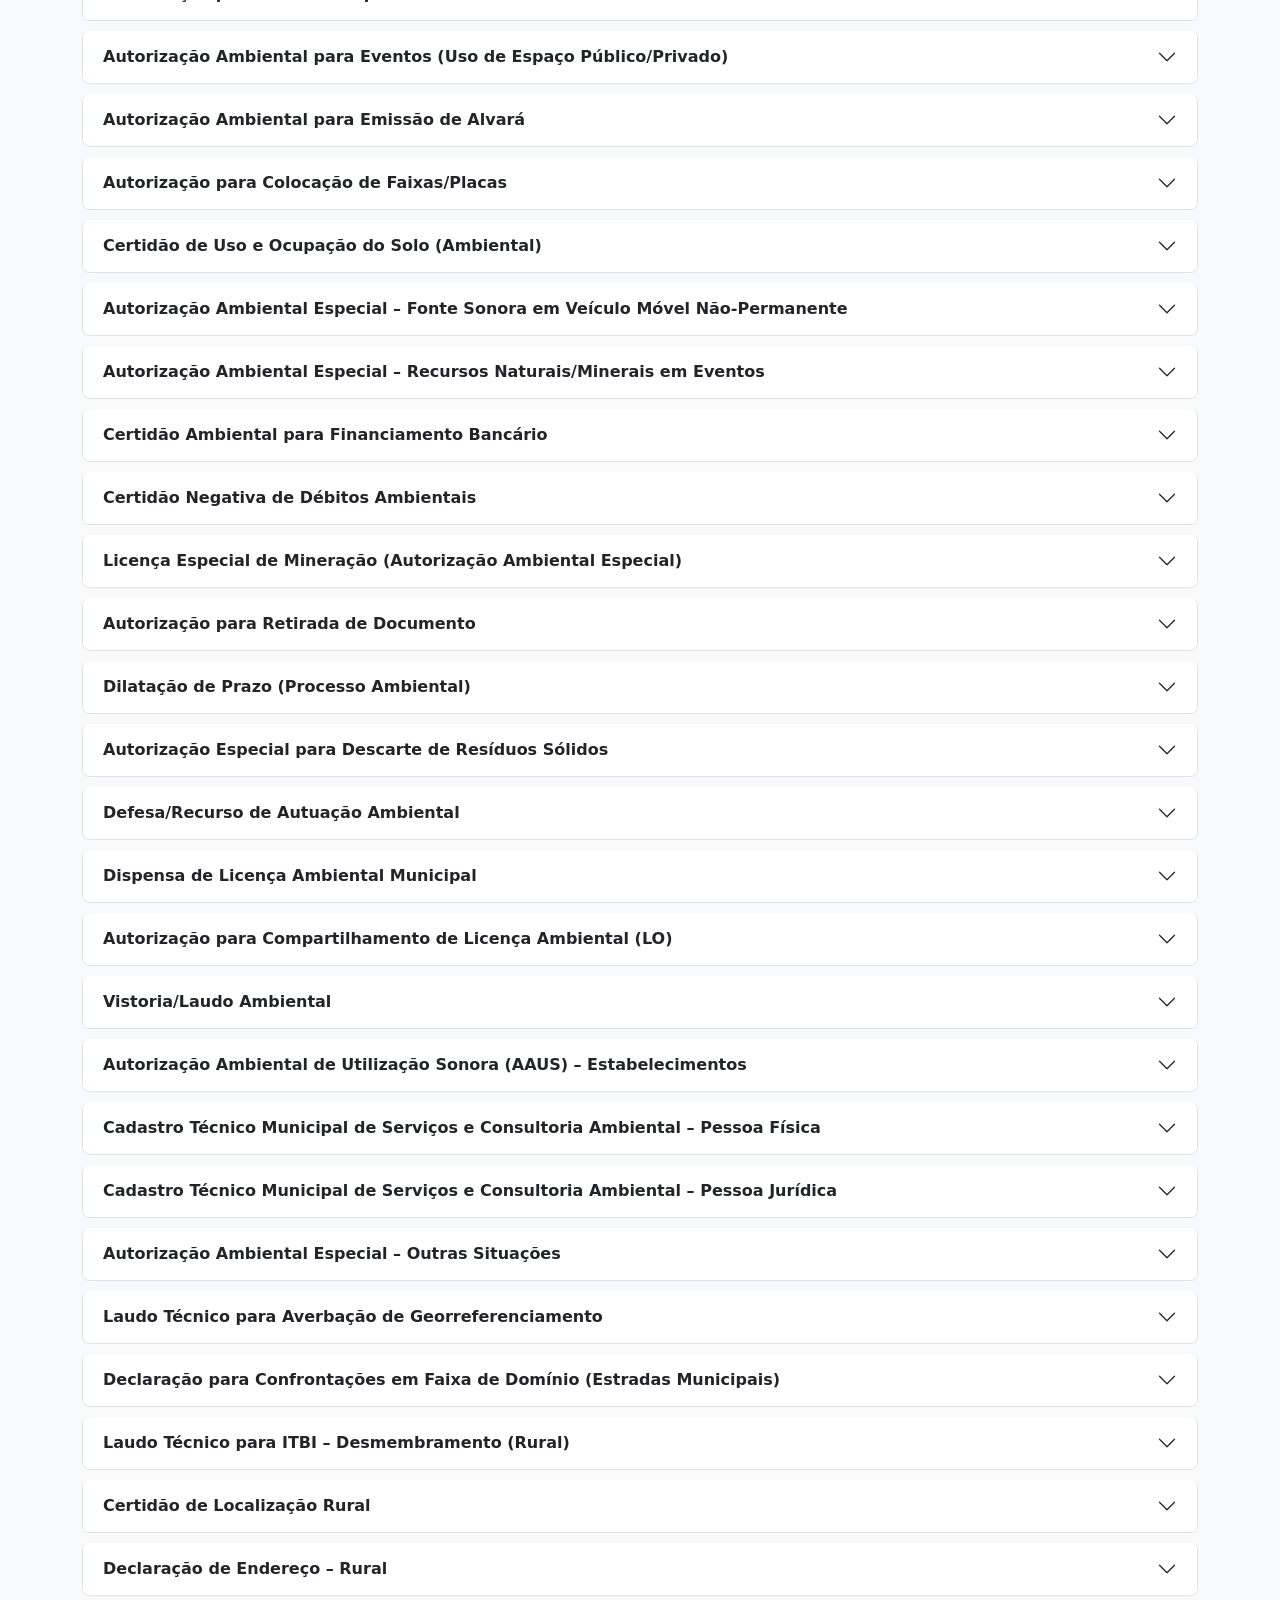
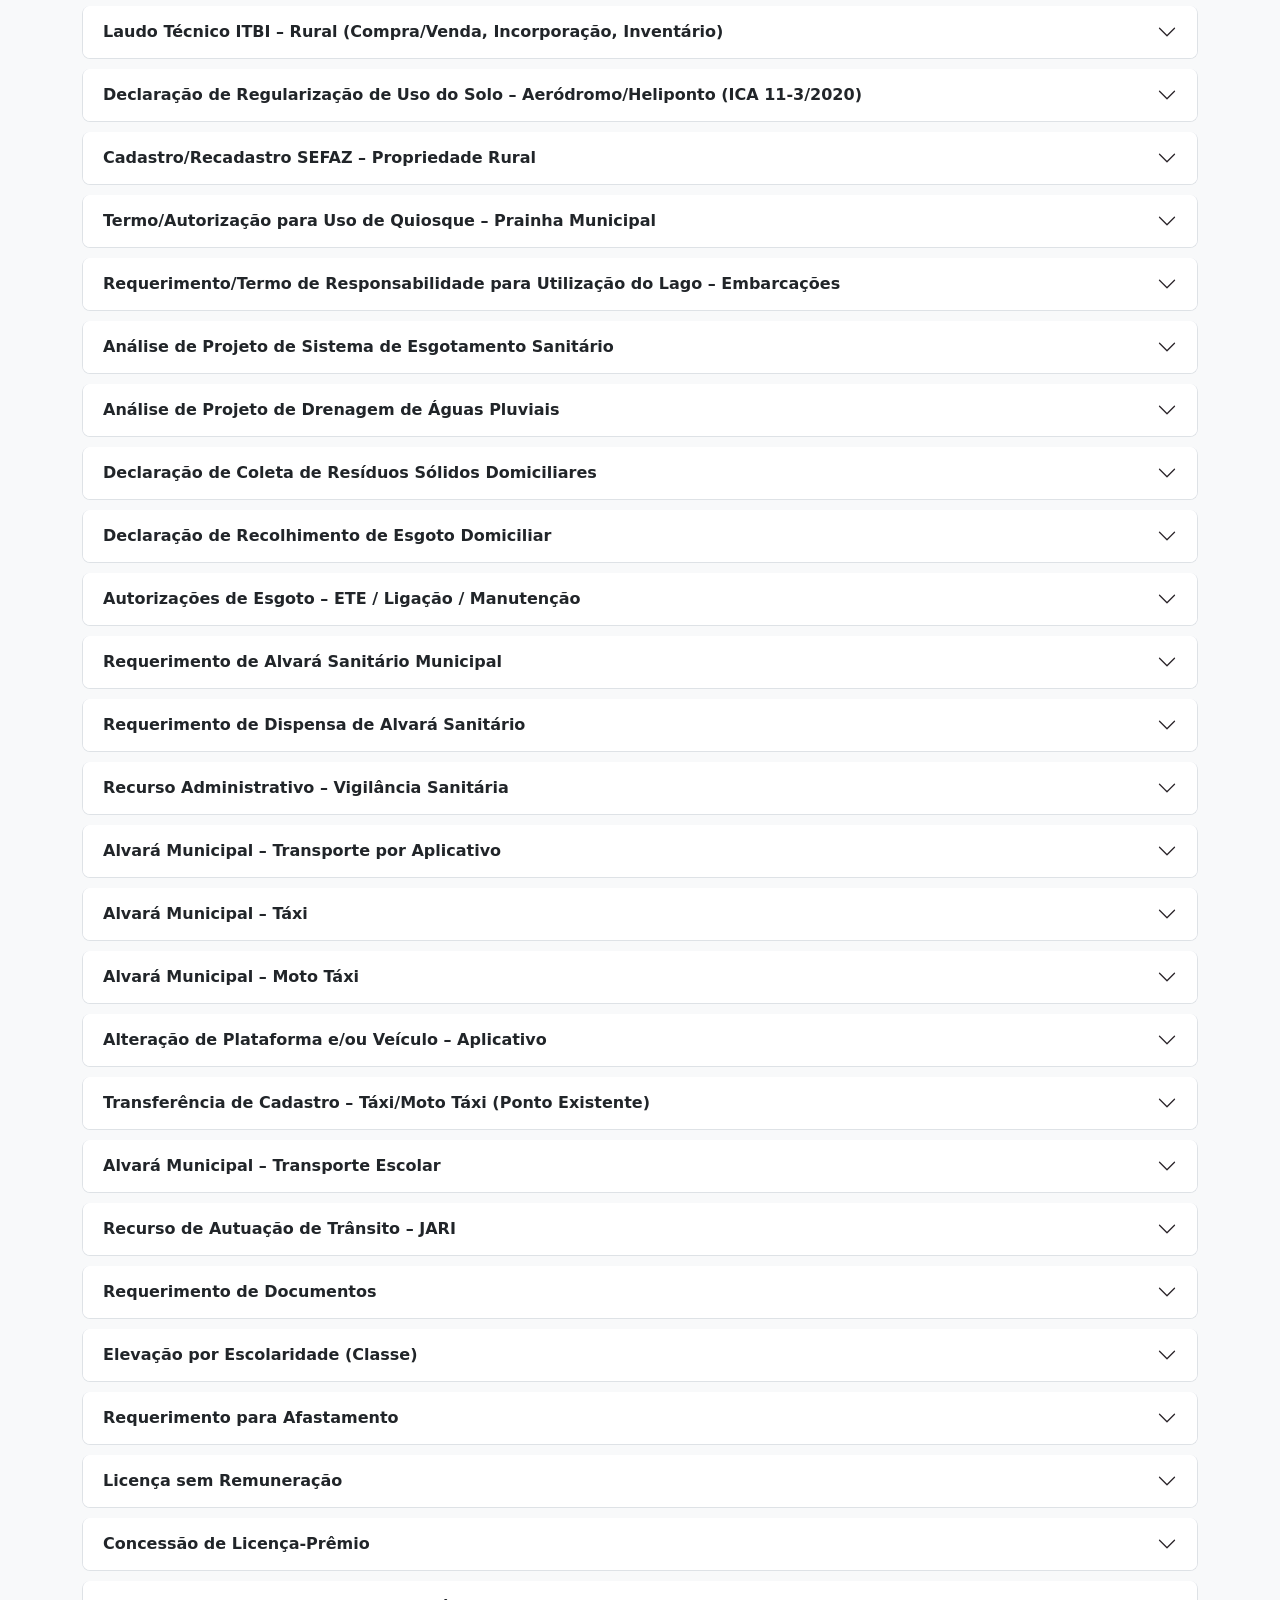
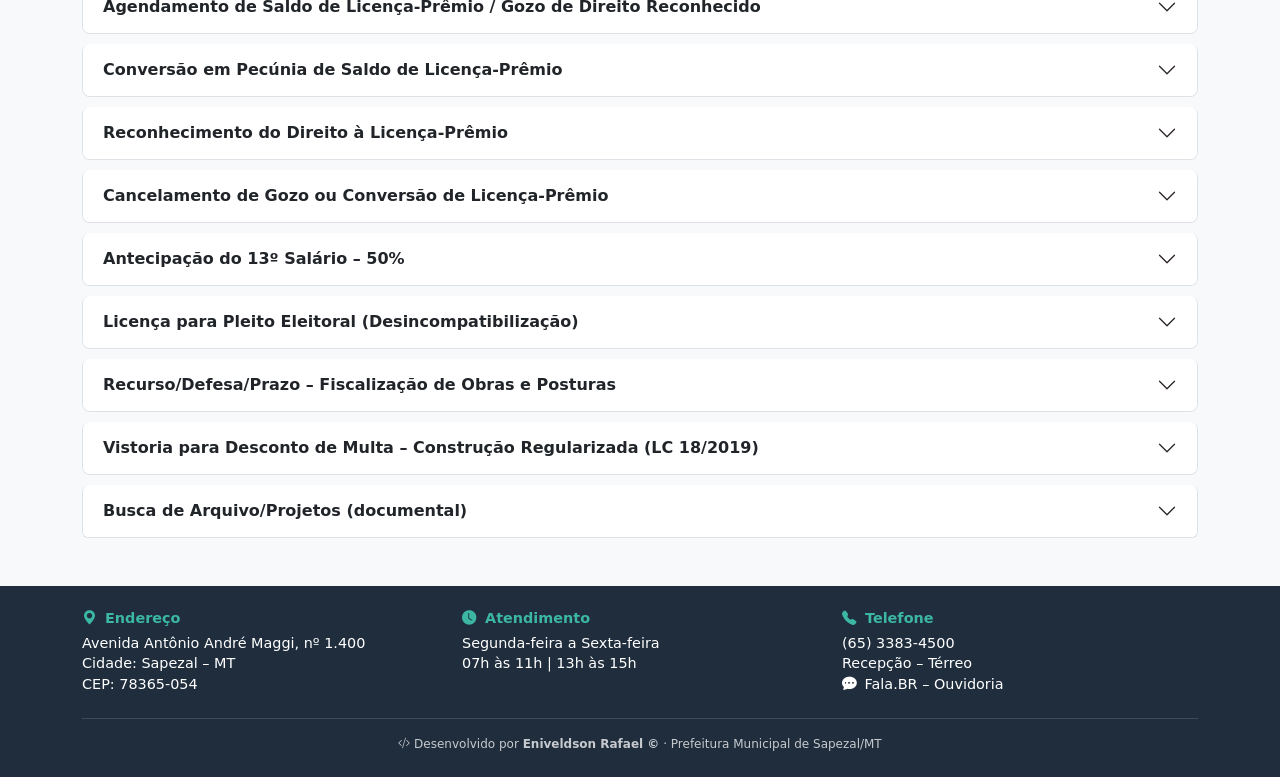
==== commit 389d52c8: "melhorias no filtro e na responsividade" ====
--- a/index.html
+++ b/index.html
@@ -1,57 +1,223 @@
 <!DOCTYPE html>
-<html lang="pt-br">
+<html lang="pt-BR">
+
 <head>
-  <meta charset="UTF-8">
-  <meta name="viewport" content="width=device-width, initial-scale=1.0">
-  <title>Carta de Serviços</title>
-  <link rel="stylesheet" href="style.css?v=1.0">
-
-<body>
-
-<header class="header">
-  <div class="header-esquerda">
-    <img class="logo-prefeitura"
-      src="17_brasao.png"
-      alt="Logo da Prefeitura">
+    <meta charset="UTF-8">
+
+    <!-- RESPONSIVIDADE -->
+    <meta name="viewport" content="width=device-width, initial-scale=1">
+
+    <title>Carta de Serviços ao Usuário v2</title>
+    <link rel="stylesheet" href="style_bootstrap.css">
+    <!-- BOOTSTRAP CSS (CDN) -->
+    <link href="https://cdn.jsdelivr.net/npm/bootstrap@5.3.8/dist/css/bootstrap.min.css" rel="stylesheet"
+        integrity="sha384-sRIl4kxILFvY47J16cr9ZwB07vP4J8+LH7qKQnuqkuIAvNWLzeN8tE5YBujZqJLB" crossorigin="anonymous">
+
+   <link
+  rel="stylesheet"
+  href="https://cdn.jsdelivr.net/npm/bootstrap-icons@1.11.3/font/bootstrap-icons.css">
+</head>
+
+<body class="bg-light">
+
+    <!-- =========================
+       HEADER ========================== -->
+
+    <header class="bg-white shadow-sm py-3 mb-4">
+        <div class="container d-flex flex-column flex-md-row align-items-center justify-content-between">
+
+            <div class="d-flex align-items-center gap-3">
+                <img src="17_brasao.png" alt="Logofw-bold" class="logo-prefeitura-bootstrap">
+                <h1 lass="h4 mb-0 text-primary fw-bold"> Carta de Serviços ao Usuário 2026
+                </h1>
+            </div>
+
+            <div class="text-muted mt-2 mt-md-0">
+                Última atualização:
+                <strong id="dataAtualizacao">--/--/----</strong>
+            </div>
+        </div>
+    </header>
+
+    <!-- =========================
+     CAMPO DE PESQUISA DOS SERVIÇOS
+  ========================== -->
+
+  <div class="container mb-4">
+    <div class="row g-3 align-items-end">
+
+    <!-- BUSCAR RETRATIL -->
+
+    <div class="col-12 col-lg-4">
+      <label class="form-label d-block">Buscar serviço</label>
+      <div class="search-retratil" id="searchContainer">
+
+        <!-- BOTÃO LUPA / FECHAR -->
+        <button
+          id="btnToggleSearch"
+          class="btn btn-outline-secondary btn-search-icon"
+          type="button"
+          aria-label="Buscar serviço">
+          <i class="bi bi-search"></i>
+        </button>
+
+        <!-- INPUT -->
+        <input
+          type="text"
+          id="buscaServico"
+          class="form-control search-input"
+          placeholder="Digite o nome do serviço">
+
+        <!-- CONFIRMAR -->
+          <button
+            id="btnConfirmarBusca"
+            class="btn btn-success btn-confirmar"
+            type="button"
+            aria-label="Confirmar busca">
+            <i class="bi bi-send"></i>
+          </button>
+
+      </div>
+    </div>
+
+      <!-- SECRETARIA -->
+      <div class="col-12 col-md-4 col-lg-2">
+        <label class="form-label">Secretaria</label>
+        <select id="filtroSecretaria" class="form-select">
+          <option value="">Todas</option>
+        </select>
+      </div>
+
+      <!-- UNIDADE -->
+      <div class="col-12 col-md-4 col-lg-2">
+        <label class="form-label">Unidade</label>
+        <select id="filtroUnidade" class="form-select">
+          <option value="">Todas</option>
+        </select>
+      </div>
+
+      <!-- SERVIÇO -->
+      <div class="col-12 col-md-4 col-lg-2">
+        <label class="form-label">Serviço</label>
+        <select id="filtroServico" class="form-select">
+          <option value="">Todos</option>
+        </select>
+      </div>
+
+      <!-- LIMPAR FILTROS -->
+      <div class="col-12 col-lg-2 d-grid">
+        <button
+          id="btnLimparFiltros"
+          class="btn btn-outline-secondary"
+          type="button"
+        >
+          Limpar filtros
+        </button>
+      </div>
+
   </div>
-  <div>
-   <h1>Carta  de Serviços ao Usuário 2026</h1>
+</div>
+
+
+
+<!-- Contar resultados-->
+<div class="container mb-3">
+  <div id="contadorResultados" class="text-muted small">
+    </div>
+</div>
+
+    <!-- JS preenche -->
+  
+    <!-- =========================
+       ACCORDION (BOOTSTRAP)
+  ========================== -->
+    <div class="container mb-5">
+        <div class="accordion" id="listaServicos">
+        </div>
+    </div>
+
+    <!-- BOOTSTRAP JS (necessário para accordion) -->
+    <!-- JavaScript Bundle with Popper -->
+    <script src="https://cdn.jsdelivr.net/npm/bootstrap@5.2.1/dist/js/bootstrap.bundle.min.js"
+        integrity="sha384-u1OknCvxWvY5kfmNBILK2hRnQC3Pr17a+RTT6rIHI7NnikvbZlHgTPOOmMi466C8"
+        crossorigin="anonymous"></script>
+
+    <!-- SEU JS -->
+    <script src="app-bootstrap.js"></script>
+
+  <footer class="footer-sapezal mt-5">
+  <div class="container py-4">
+
+    <!-- LINHA PRINCIPAL -->
+    <div class="row gy-4">
+
+      <!-- ENDEREÇO -->
+      <div class="col-12 col-md-4">
+        <h6 class="footer-titulo">
+          <i class="bi bi-geo-alt-fill me-1"></i>
+          Endereço
+        </h6>
+        <p class="footer-texto">
+          Avenida Antônio André Maggi, nº 1.400<br>
+          Cidade: Sapezal – MT<br>
+          CEP: 78365‑054
+        </p>
+      </div>
+
+      <!-- ATENDIMENTO -->
+      <div class="col-12 col-md-4">
+        <h6 class="footer-titulo">
+          <i class="bi bi-clock-fill me-1"></i>
+          Atendimento
+        </h6>
+        <p class="footer-texto">
+          Segunda‑feira a Sexta‑feira<br>
+          07h às 11h | 13h às 15h
+        </p>
+      </div>
+
+      <!-- TELEFONE -->
+      <div class="col-12 col-md-4">
+        <h6 class="footer-titulo">
+          <i class="bi bi-telephone-fill me-1"></i>
+          Telefone
+        </h6>
+        <p class="footer-texto">
+          <a href="tel:+556533834500" class="footer-link">
+            (65) 3383‑4500
+          </a><br>
+          Recepção – Térreo
+        </p>
+                
+        <p class="footer-texto mb-0">
+            <i class="bi bi-chat-dots-fill me-1"></i>
+            <a
+              href="https://www.gov.br/falabr/pt-br"
+              target="_blank"
+              rel="noopener noreferrer"
+              class="footer-link"
+            >
+              Fala.BR – Ouvidoria
+            </a>
+          </p>
+
+      </div>
+
+    </div>
+
+    <!-- LINHA DE CRÉDITOS -->
+    <div class="footer-creditos mt-4 pt-3">
+      <p class="mb-0">
+        <i class="bi bi-code-slash"></i> Desenvolvido por <strong>Eniveldson Rafael ©</strong> ·
+        Prefeitura Municipal de Sapezal/MT 
+        <span id="anoAtual"></span>
+      </p>
+    </div>
+
   </div>
-
-  <div class="header-direita">
-    <span class="atualizacao">
-      Última atualização:
-      <strong id="dataAtualizacao">19/03/2026</strong>
-    </span>
-  </div>
-  <div class="aviso-teste">
-  <span>Teste de layout.</span>
-  <a href="index-bootstrap.html">Acessar versão em teste</a>
-  </div>
-
-</header>
-
-  <div class="filtros">
-    
-    <select id="filtroSecretaria">
-      <option value="">Todas as Secretarias</option>
-    </select>
-
-    <select id="filtroUnidade">
-      <option value="">Todas as Unidades</option>
-    </select>
-
-    <select id="filtroServico">
-      <option value="">Todos os Serviços</option>
-    </select>
-  </div>
-
-  
-
-  <div id="listaServicos"></div>
-
-  <script src="app.js"></script>
+</footer>
+
 
 </body>
 
-</html>
+</html>
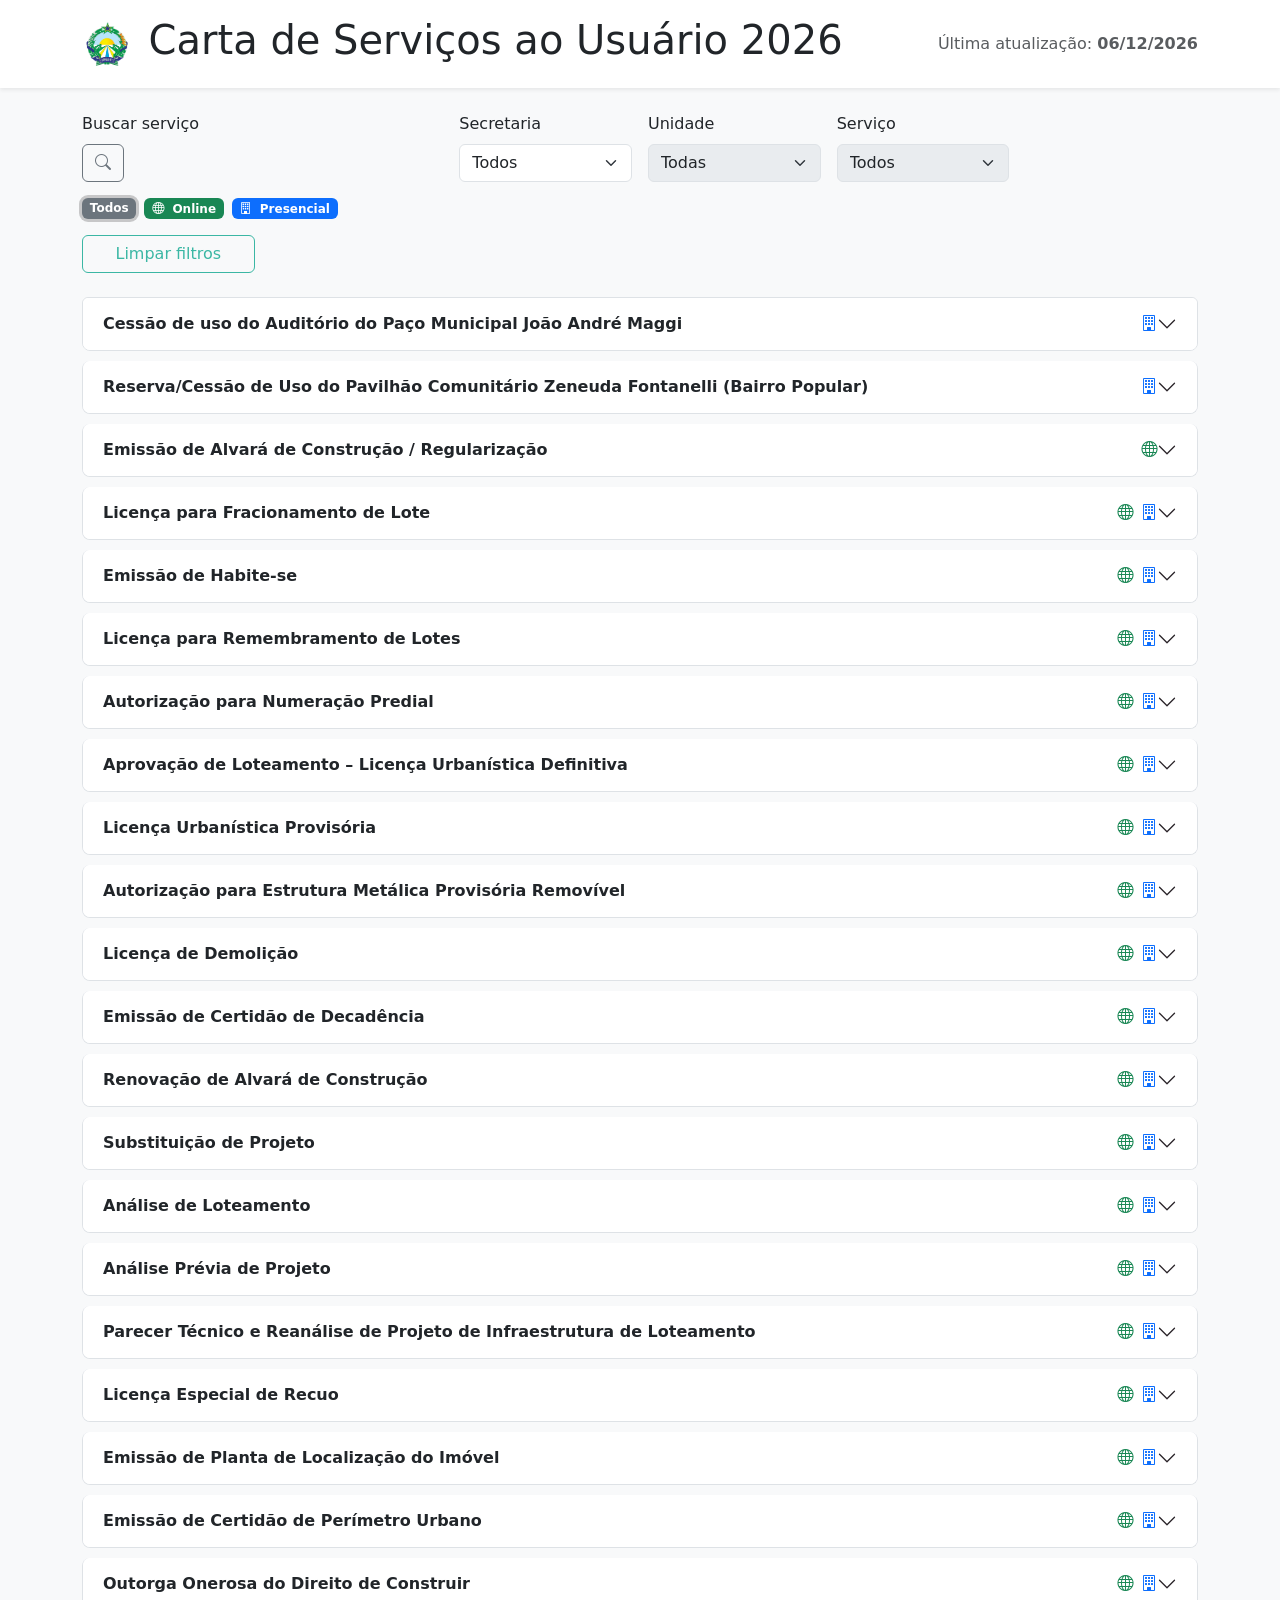
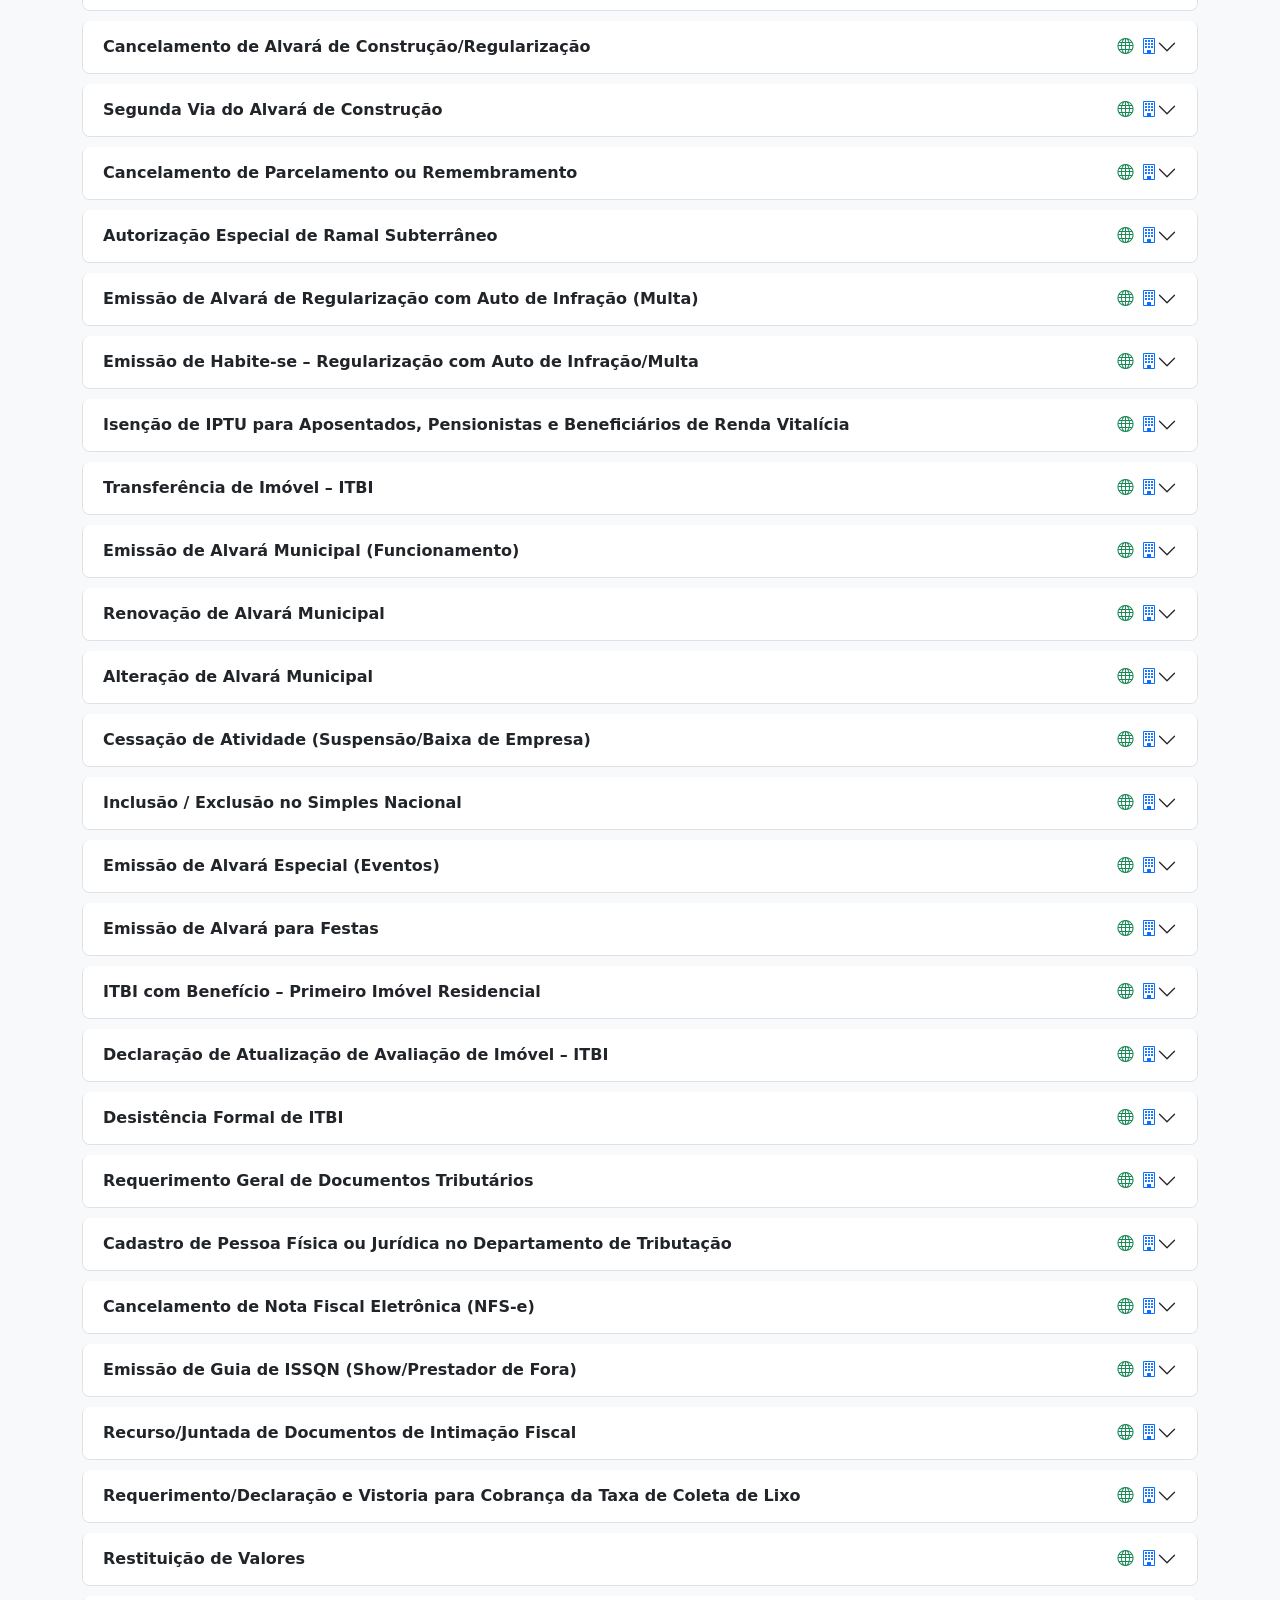
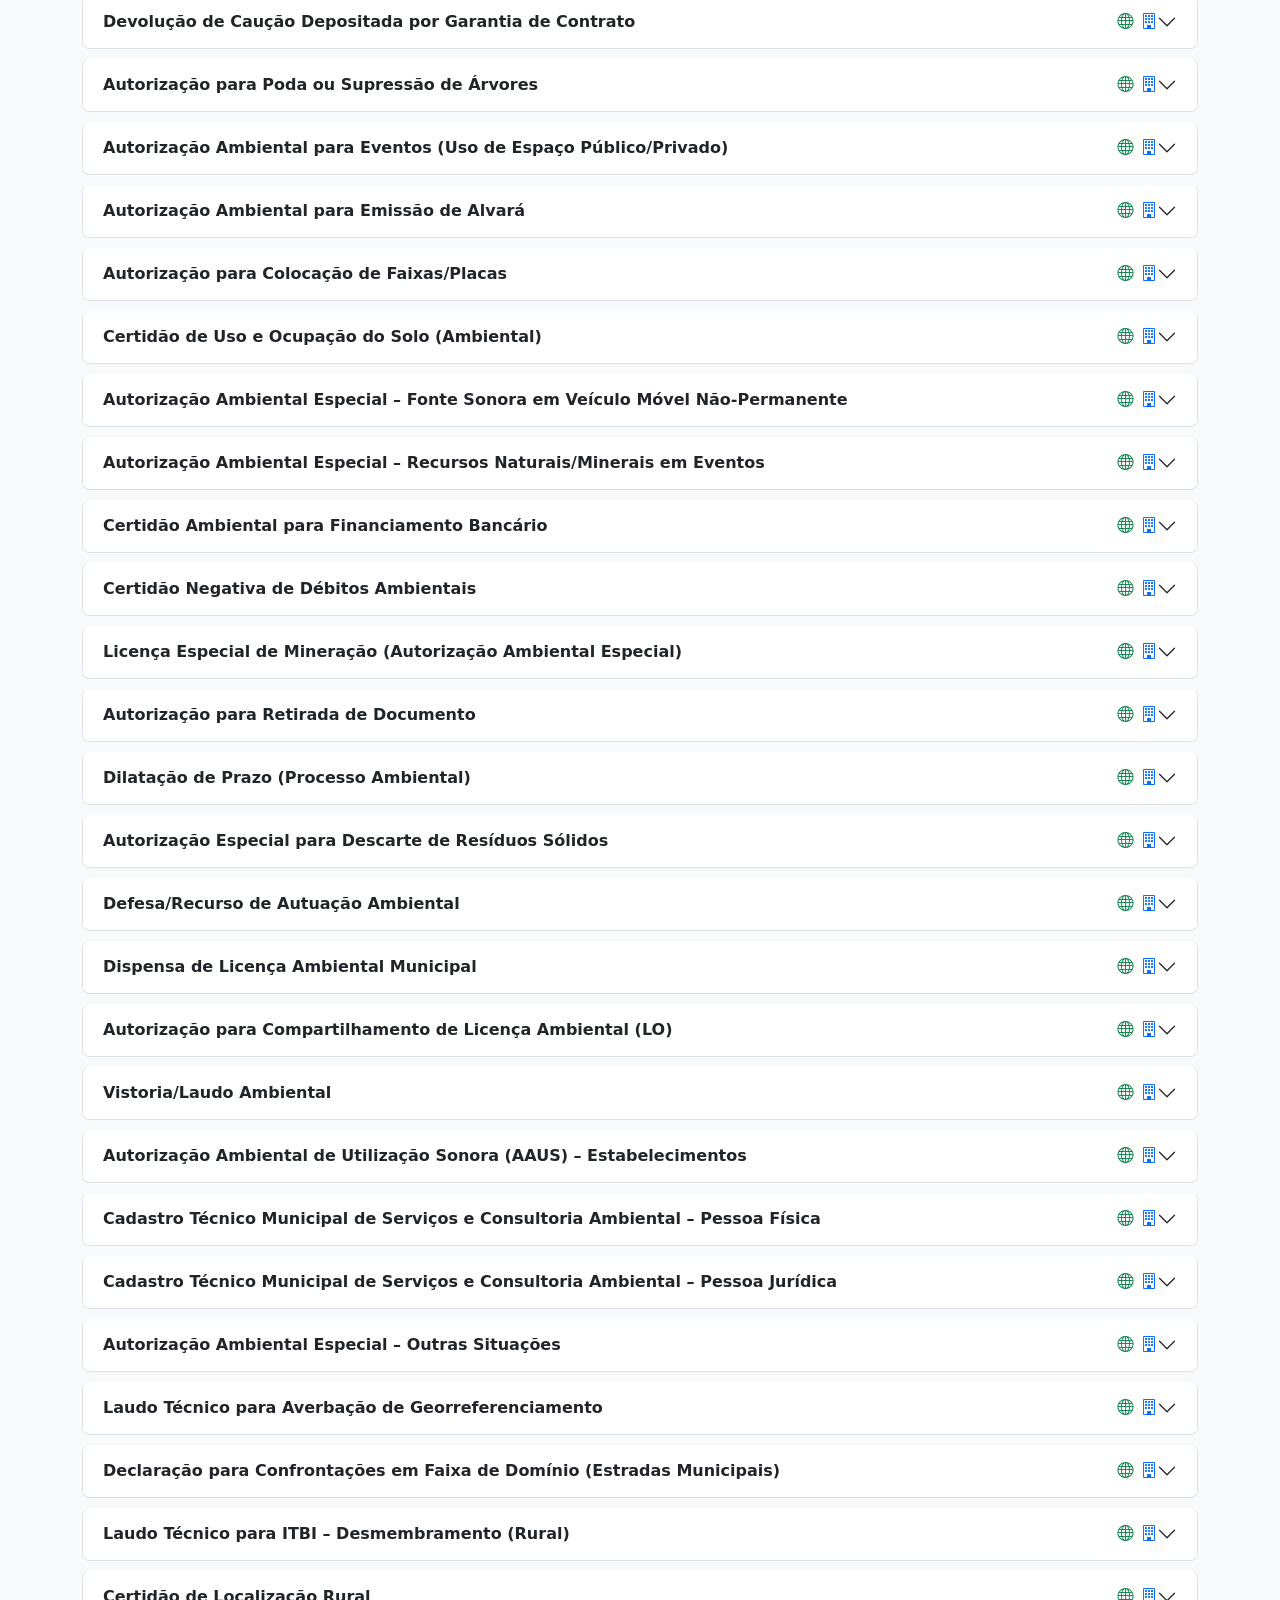
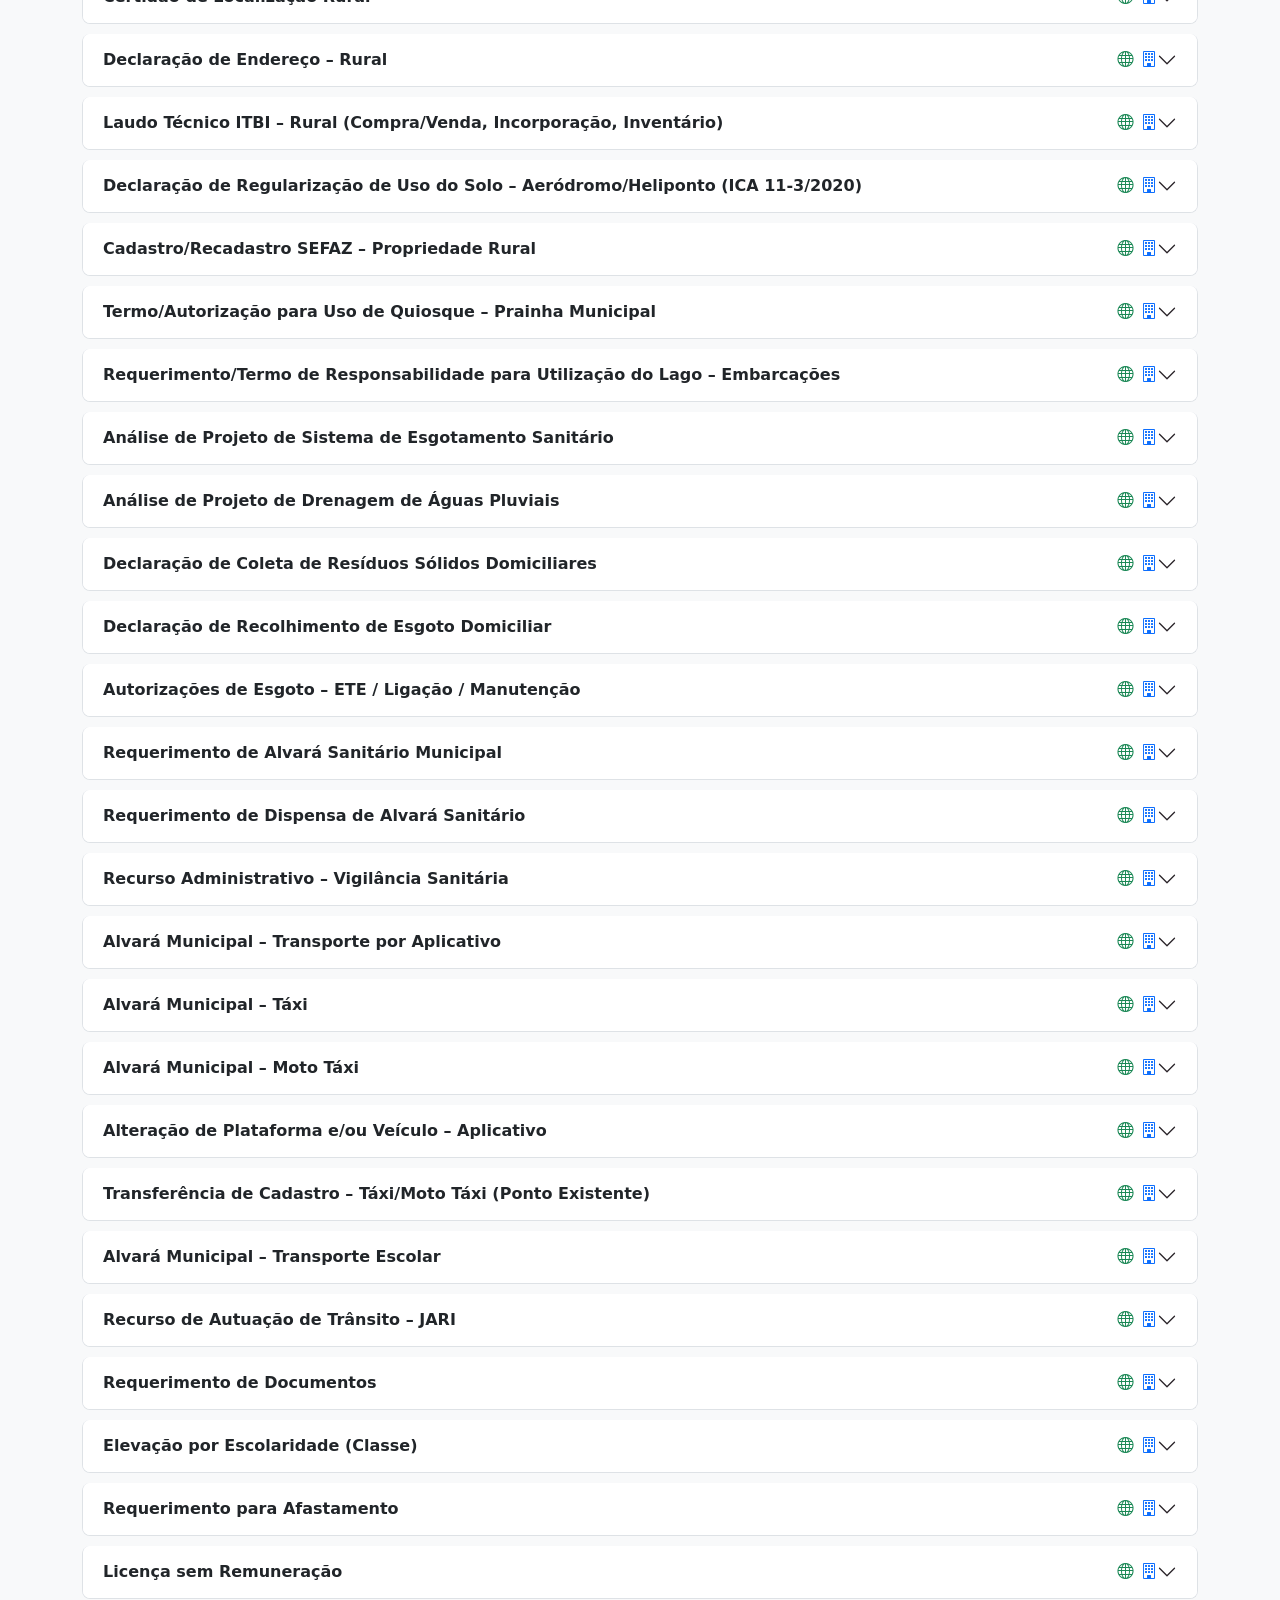
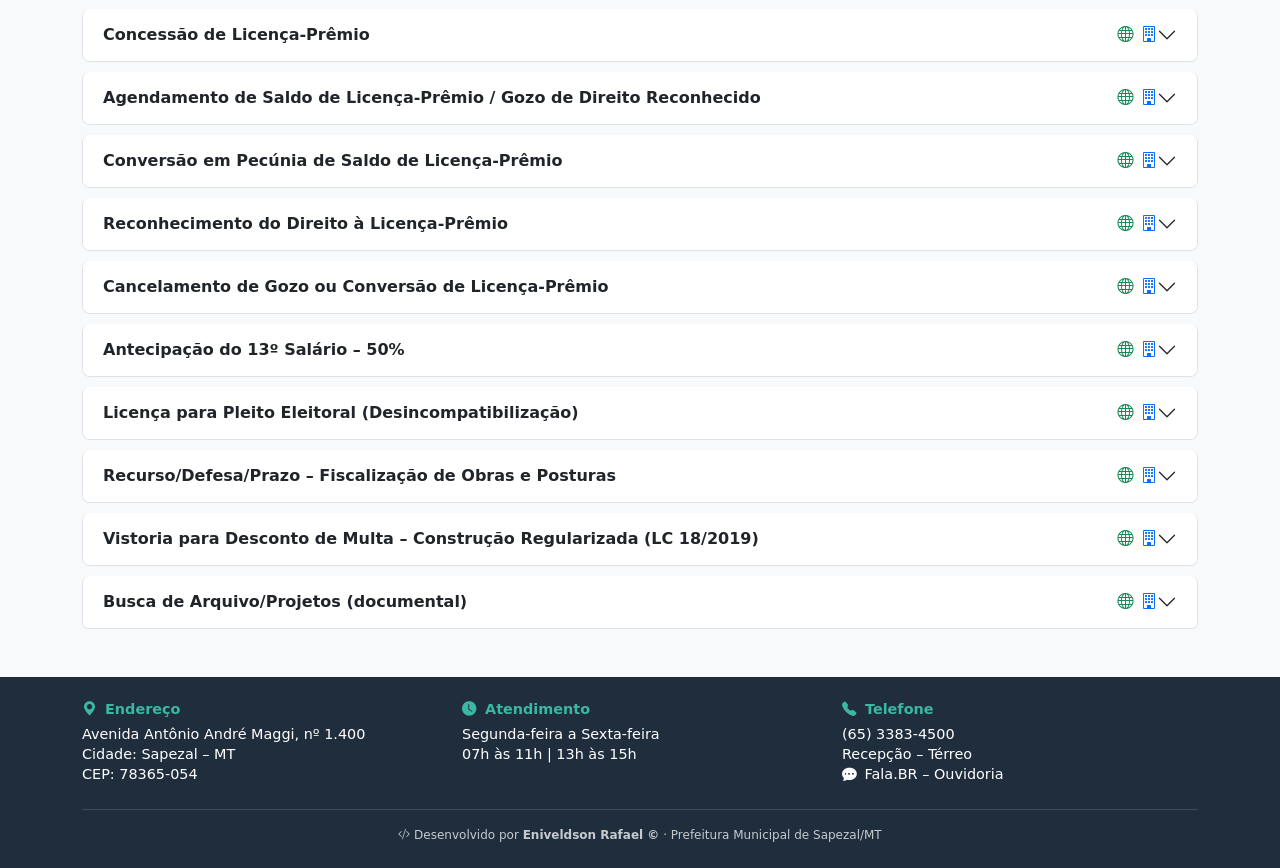
==== commit 00704292: "icone online" ====
--- a/index.html
+++ b/index.html
@@ -103,6 +103,43 @@
           <option value="">Todos</option>
         </select>
       </div>
+
+      <!--  ADICIONAR BADGE   -->
+        <div class="d-flex align-items-center gap-2 flex-wrap">
+
+          <!-- TODOS -->
+          <span
+            class="badge bg-secondary filtro-modalidade ativo"
+            role="button"
+            data-modalidade="todos"
+            aria-pressed="true"
+          >
+            Todos
+          </span>
+
+          <!-- ONLINE -->
+          <span
+            class="badge bg-success filtro-modalidade"
+            role="button"
+            data-modalidade="online"
+            aria-pressed="false"
+          >
+            <i class="bi bi-globe me-1"></i>
+            Online
+          </span>
+
+          <!-- PRESENCIAL -->
+          <span
+            class="badge bg-primary filtro-modalidade"
+            role="button"
+            data-modalidade="presencial"
+            aria-pressed="false"
+          >
+            <i class="bi bi-building me-1"></i>
+            Presencial
+          </span>
+        </div>
+
 
       <!-- LIMPAR FILTROS -->
       <div class="col-12 col-lg-2 d-grid">
@@ -114,7 +151,6 @@
           Limpar filtros
         </button>
       </div>
-
   </div>
 </div>
 
